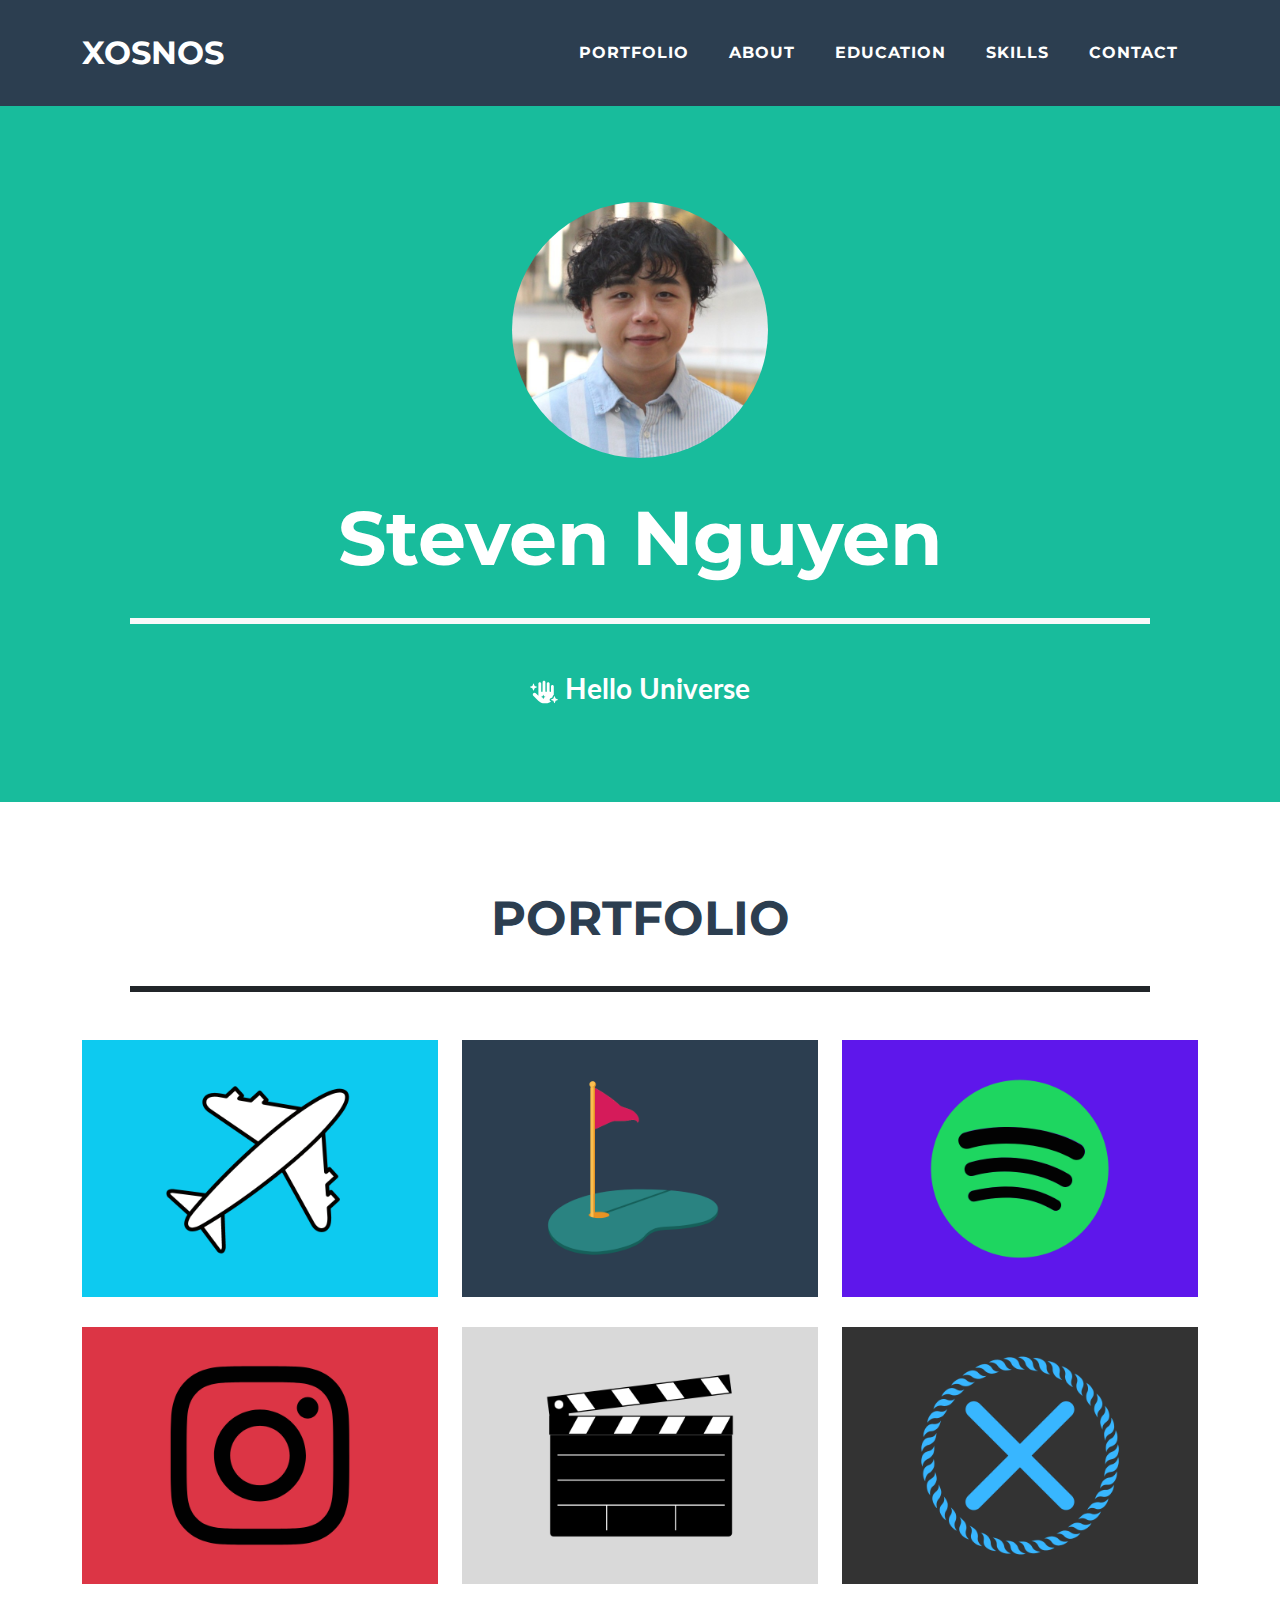
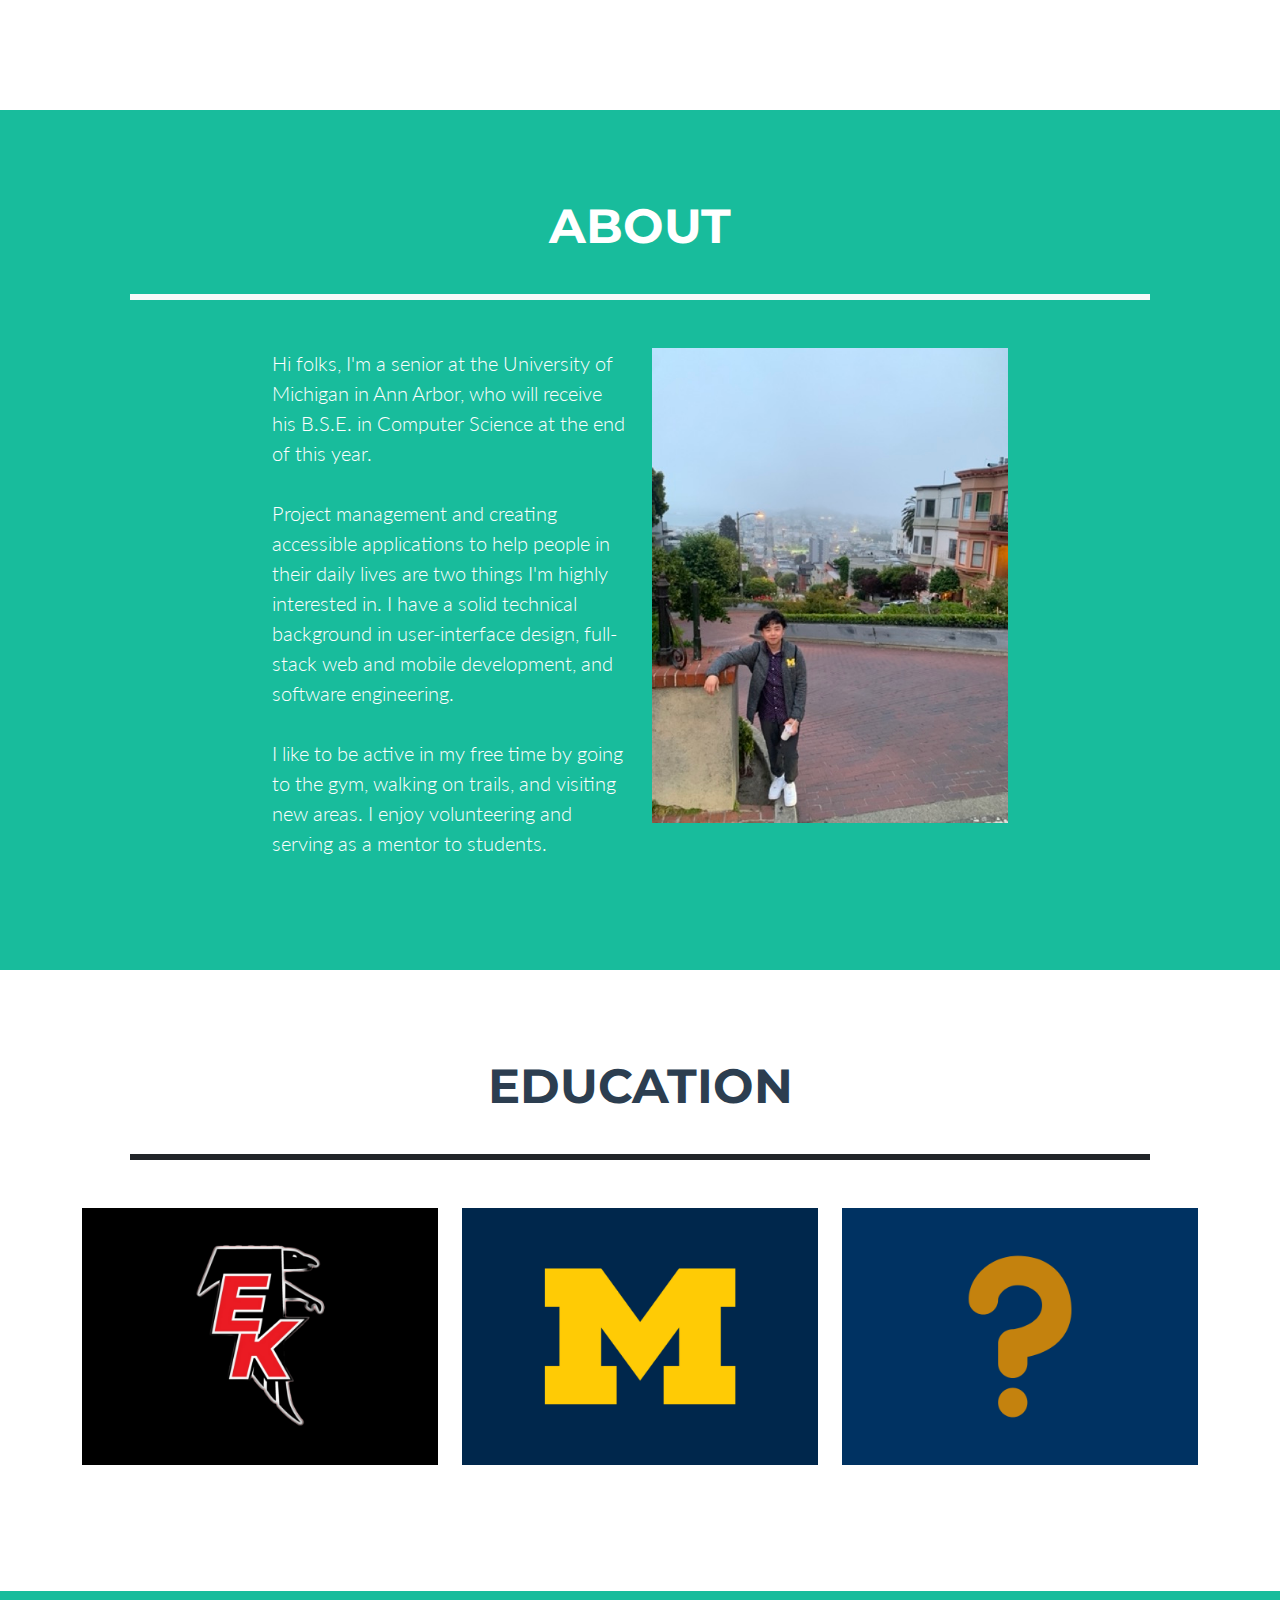
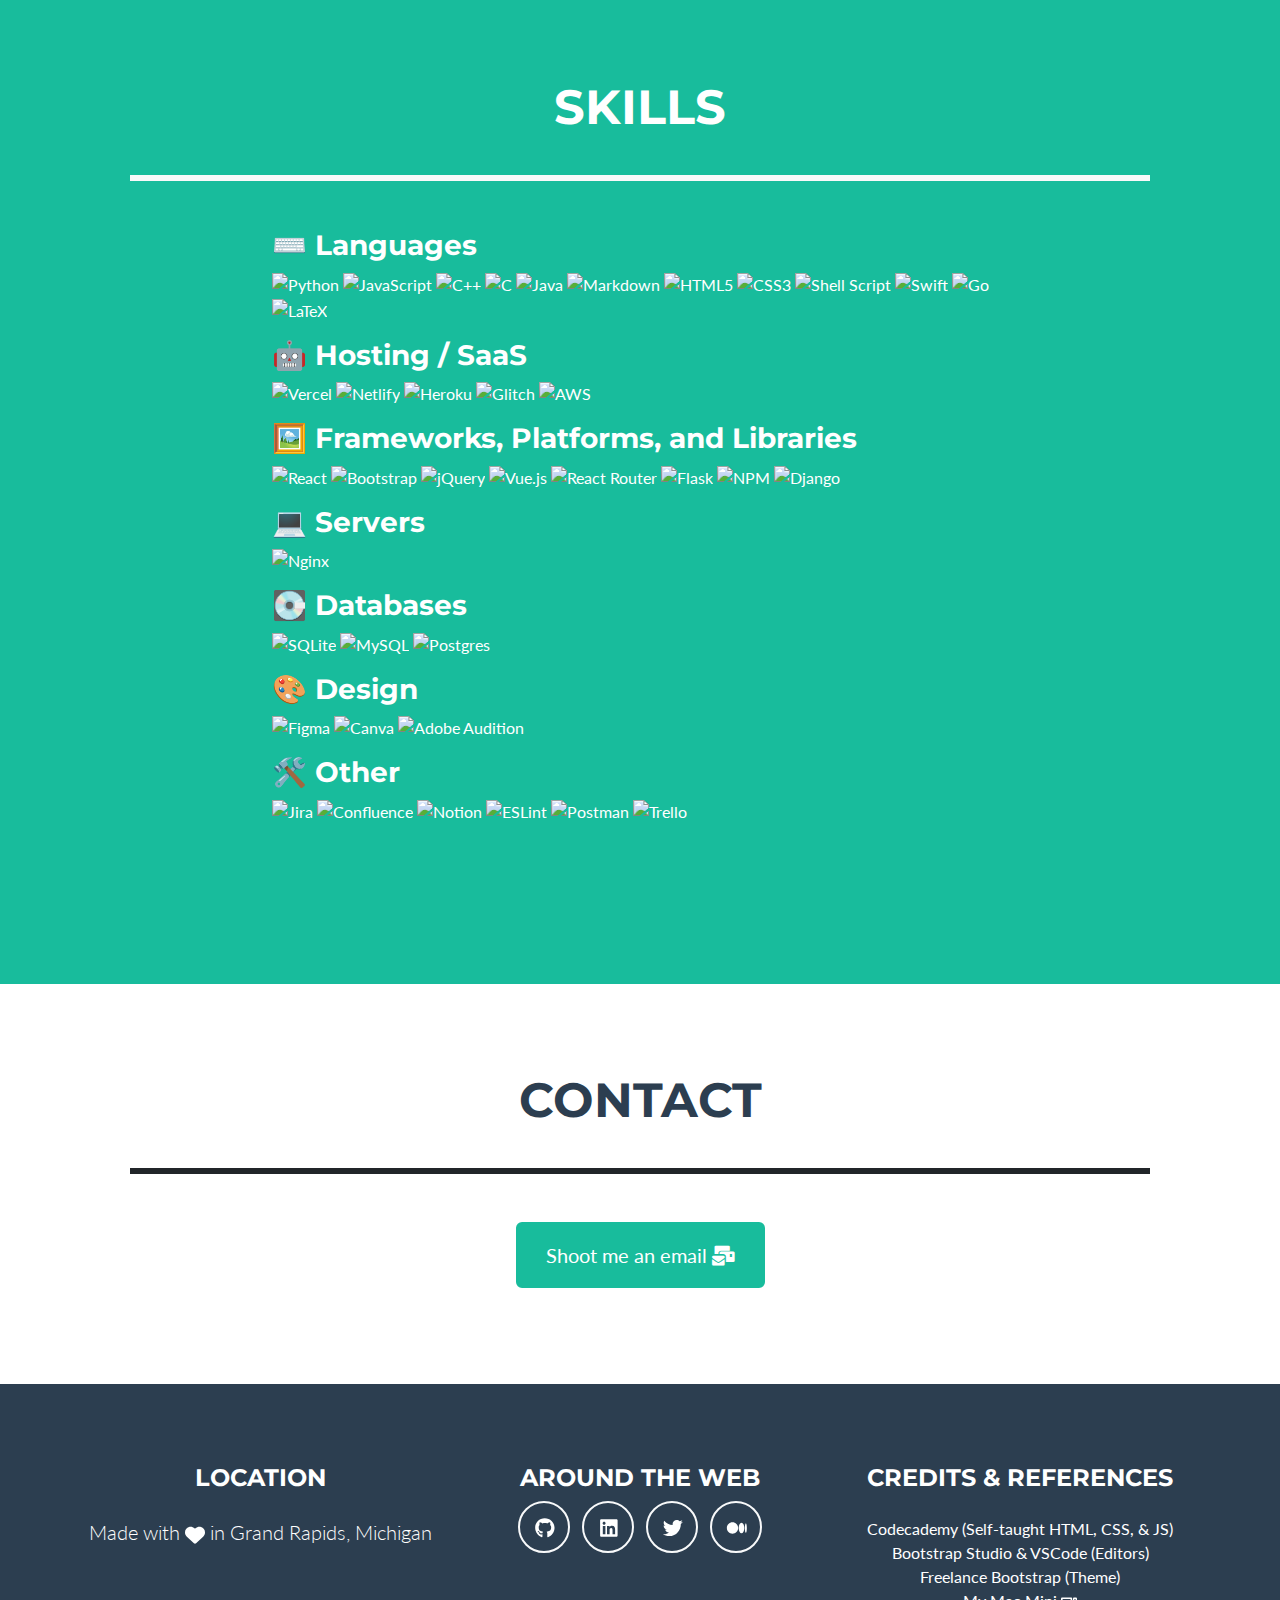
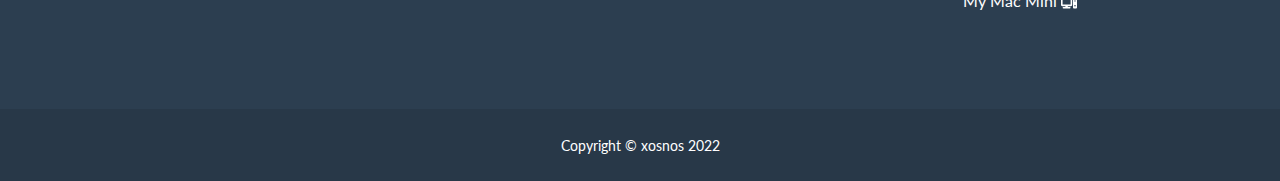
==== index.html @ 48c61527 "add demo link for project" ====
<!DOCTYPE html>
<html>

<head>
    <meta charset="utf-8">
    <meta name="viewport" content="width=device-width, initial-scale=1.0, shrink-to-fit=no">
    <title>Steven Nguyen</title>
    <link rel="apple-touch-icon" sizes="180x180" href="assets/img/icon/apple-touch-icon.png">
    <link rel="icon" type="image/png" sizes="32x32" href="assets/img/icon/favicon-32x32.png">
    <link rel="icon" type="image/png" sizes="16x16" href="assets/img/icon/favicon-16x16.png">
    <link rel="manifest" href="assets/img/icon/site.webmanifest">
    <link rel="mask-icon" href="assets/img/icon/safari-pinned-tab.svg" color="#5bbad5">
    <link rel="shortcut icon" href="assets/img/icon/favicon.ico">
    <meta name="msapplication-TileColor" content="#da532c">
    <meta name="msapplication-config" content="assets/img/icon/browserconfig.xml">
    <meta name="theme-color" content="#ffffff">
    <link rel="stylesheet" href="assets/bootstrap/css/bootstrap.min.css">
    <link rel="stylesheet" href="https://fonts.googleapis.com/css?family=Montserrat:400,700&amp;display=swap">
    <link rel="stylesheet" href="https://fonts.googleapis.com/css?family=Lato:400,700,400italic,700italic&amp;display=swap">
    <link rel="stylesheet" href="https://use.fontawesome.com/releases/v5.12.0/css/all.css">
    <link rel="stylesheet" href="https://cdnjs.cloudflare.com/ajax/libs/font-awesome/4.7.0/css/font-awesome.min.css">
    <link rel="stylesheet" href="assets/fonts/fontawesome5-overrides.min.css">
</head>

<body id="page-top" data-bs-spy="scroll" data-bs-target="#mainNav" data-bs-offset="72">
    <nav class="navbar navbar-light navbar-expand-lg fixed-top bg-secondary text-uppercase" id="mainNav">
        <div class="container"><a class="navbar-brand" href="#page-top">xosnos</a><button data-bs-toggle="collapse" data-bs-target="#navbarResponsive" class="navbar-toggler text-white bg-primary navbar-toggler-right text-uppercase rounded" aria-controls="navbarResponsive" aria-expanded="false" aria-label="Toggle navigation"><i class="fa fa-bars"></i></button>
            <div class="collapse navbar-collapse" id="navbarResponsive">
                <ul class="navbar-nav ms-auto">
                    <li class="nav-item mx-0 mx-lg-1"><a class="nav-link py-3 px-0 px-lg-3 rounded" href="#portfolio">Portfolio</a></li>
                    <li class="nav-item mx-0 mx-lg-1"><a class="nav-link py-3 px-0 px-lg-3 rounded" href="#about">About</a></li>
                    <li class="nav-item mx-0 mx-lg-1"><a class="nav-link py-3 px-0 px-lg-3 rounded" href="#education">Education</a></li>
                    <li class="nav-item mx-0 mx-lg-1"><a class="nav-link py-3 px-0 px-lg-3 rounded" href="#skills">Skills</a></li>
                    <li class="nav-item mx-0 mx-lg-1"><a class="nav-link py-3 px-0 px-lg-3 rounded" href="#contact">Contact</a></li>
                </ul>
            </div>
        </div>
    </nav>
    <header class="text-center text-white bg-primary masthead">
        <div class="container"><img class="rounded-circle img-fluid d-block mx-auto mb-5" src="assets/img/profile.jpg" width="256px">
            <h1>Steven Nguyen</h1>
            <hr class="border border-light border-3 m-5">
            <h2 class="font-weight-light mb-0"><svg xmlns="http://www.w3.org/2000/svg" viewBox="0 -64 640 640" width="1em" height="1em" fill="currentColor">
                    <!--! Font Awesome Free 6.1.1 by @fontawesome - https://fontawesome.com License - https://fontawesome.com/license/free (Icons: CC BY 4.0, Fonts: SIL OFL 1.1, Code: MIT License) Copyright 2022 Fonticons, Inc. -->
                    <path d="M448 432c0-14.25 8.547-28.14 21.28-34.55l39.56-16.56l15.64-37.52c4.461-9.037 11.45-15.37 19.43-19.23L544 128c0-17.67-14.33-32-32-32s-32 14.33-32 32l-.0156 112c0 8.836-7.148 16-15.98 16s-16.07-7.164-16.07-16L448 64c0-17.67-14.33-32-32-32s-32 14.33-32 32l-.0635 176c0 8.836-7.106 16-15.94 16S351.9 248.8 351.9 240L352 32c0-17.67-14.33-32-32-32S288 14.33 288 32L287.9 240C287.9 248.8 280.8 256 272 256S255.9 248.8 255.9 240L256 64c0-17.67-14.33-32-32-32S192 46.33 192 64v279.4L132.3 283.7C124.5 275.9 114.2 272 104 272C82.68 272 64 289.2 64 312c0 10.23 3.906 20.47 11.72 28.28l113.1 113.1C226.6 491.2 276.9 512 330.3 512H368c42.72 0 81.91-15.32 112.4-40.73l-9.049-3.773C456.6 460.1 448 446.3 448 432zM349.8 371.6L320 383.1l-12.42 29.78C306.1 415 305.4 416 304 416s-2.969-.9941-3.578-2.219L288 383.1l-29.79-12.42C256.1 370.1 256 369.4 256 367.1c0-1.365 .9922-2.967 2.209-3.577L288 352l12.42-29.79C301 320.1 302.6 320 304 320s2.967 .9902 3.578 2.217L320 352l29.79 12.42C351 365 352 366.6 352 367.1C352 369.4 351 370.1 349.8 371.6zM80 224c2.277 0 4.943-1.656 5.959-3.699l20.7-49.63l49.65-20.71c2.027-1.014 3.682-3.696 3.686-5.958C159.1 141.7 158.3 139.1 156.3 138L106.7 117.4L85.96 67.7C84.94 65.65 82.28 64 80 64C77.72 64 75.05 65.65 74.04 67.7L53.34 117.3L3.695 138C1.668 139.1 .0117 141.7 .0078 143.1c.0039 2.262 1.662 4.953 3.688 5.967l49.57 20.67l20.77 49.67C75.05 222.3 77.72 224 80 224zM639.1 432c-.0039-2.275-1.657-4.952-3.687-5.968l-49.57-20.67l-20.77-49.67C564.9 353.7 562.3 352 560 352c-2.281 0-4.959 1.652-5.975 3.695l-20.7 49.63l-49.64 20.71c-2.027 1.016-3.682 3.683-3.686 5.958c.0039 2.262 1.661 4.954 3.686 5.968l49.57 20.67l20.77 49.67C555.1 510.3 557.7 512 560 512c2.277 0 4.933-1.656 5.949-3.699l20.7-49.63l49.65-20.71C638.3 436.9 639.1 434.3 639.1 432z"></path>
                </svg>&nbsp;Hello Universe</h2>
        </div>
    </header>
    <section id="portfolio" class="portfolio">
        <div class="container">
            <h2 class="text-uppercase text-center text-secondary">Portfolio</h2>
            <hr class="border border-dark border-3 m-5">
            <div class="row">
                <div class="col-md-6 col-lg-4"><a class="d-block mx-auto portfolio-item" href="#portfolio-modal-1" data-bs-toggle="modal">
                        <div class="d-flex portfolio-item-caption position-absolute h-100 w-100">
                            <div class="text-center text-white my-auto portfolio-item-caption-content w-100"><i class="fa fa-search-plus fa-3x"></i></div>
                        </div><img class="img-fluid" src="assets/img/portfolio/portfolio-modal-1-almond-travel.png">
                    </a></div>
                <div class="col-md-6 col-lg-4"><a class="d-block mx-auto portfolio-item" href="#portfolio-modal-2" data-bs-toggle="modal">
                        <div class="d-flex portfolio-item-caption position-absolute h-100 w-100">
                            <div class="text-center text-white my-auto portfolio-item-caption-content w-100"><i class="fa fa-search-plus fa-3x"></i></div>
                        </div><img class="img-fluid" src="assets/img/portfolio/portfolio-modal-2-rangr.png">
                    </a></div>
                <div class="col-md-6 col-lg-4"><a class="d-block mx-auto portfolio-item" href="#portfolio-modal-3" data-bs-toggle="modal">
                        <div class="d-flex portfolio-item-caption position-absolute h-100 w-100">
                            <div class="text-center text-white my-auto portfolio-item-caption-content w-100"><i class="fa fa-search-plus fa-3x"></i></div>
                        </div><img class="img-fluid" src="assets/img/portfolio/portfolio-modal-3-jammming.png">
                    </a></div>
                <div class="col-md-6 col-lg-4"><a class="d-block mx-auto portfolio-item" href="#portfolio-modal-4" data-bs-toggle="modal">
                        <div class="d-flex portfolio-item-caption position-absolute h-100 w-100">
                            <div class="text-center text-white my-auto portfolio-item-caption-content w-100"><i class="fa fa-search-plus fa-3x"></i></div>
                        </div><img class="img-fluid" src="assets/img/portfolio/portfolio-modal-4-parstagram.png">
                    </a></div>
                <div class="col-md-6 col-lg-4"><a class="d-block mx-auto portfolio-item" href="#portfolio-modal-5" data-bs-toggle="modal">
                        <div class="d-flex portfolio-item-caption position-absolute h-100 w-100">
                            <div class="text-center text-white my-auto portfolio-item-caption-content w-100"><i class="fa fa-search-plus fa-3x"></i></div>
                        </div><img class="img-fluid" src="assets/img/portfolio/portfolio-modal-5-flix.png">
                    </a></div>
                <div class="col-md-6 col-lg-4"><a class="d-block mx-auto portfolio-item" href="#portfolio-modal-6" data-bs-toggle="modal">
                        <div class="d-flex portfolio-item-caption position-absolute h-100 w-100">
                            <div class="text-center text-white my-auto portfolio-item-caption-content w-100"><i class="fa fa-search-plus fa-3x"></i></div>
                        </div><img class="img-fluid" src="assets/img/portfolio/portfolio-modal-6-tba.png">
                    </a></div>
            </div>
        </div>
    </section>
    <section class="text-white bg-primary mb-0" id="about">
        <div class="container">
            <h2 class="text-uppercase text-center text-white">About</h2>
            <hr class="border border-light border-3 m-5">
            <div class="row">
                <div class="col-lg-4 ms-auto">
                    <p class="lead">Hi folks, I'm a senior at the University of Michigan in Ann Arbor, who will receive his B.S.E. in Computer Science at the end of this year.<br><br>Project management and creating accessible applications to help people in their daily lives are two things I'm highly interested in. I have a solid technical background in user-interface design, full-stack web and mobile development, and software engineering.<br><br>I like to be active in my free time by going to the gym, walking on trails, and visiting new areas. I enjoy volunteering and serving as a mentor to students.<br></p>
                </div>
                <div class="col-lg-4 me-auto"><img src="assets/img/about-me-picture.jpeg" width="100%"></div>
            </div>
        </div>
    </section>
    <section id="education" class="portfolio">
        <div class="container">
            <h2 class="text-uppercase text-center text-secondary">Education</h2>
            <hr class="border border-dark border-3 m-5">
            <div class="row">
                <div class="col-md-6 col-lg-4"><a class="d-block mx-auto portfolio-item" href="#education-modal-1" data-bs-toggle="modal">
                        <div class="d-flex portfolio-item-caption position-absolute h-100 w-100">
                            <div class="text-center text-white my-auto portfolio-item-caption-content w-100"><i class="fa fa-search-plus fa-3x"></i></div>
                        </div><img class="img-fluid" src="assets/img/schools/education-modal-1-ek.png">
                    </a></div>
                <div class="col-md-6 col-lg-4"><a class="d-block mx-auto portfolio-item" href="#education-modal-2" data-bs-toggle="modal">
                        <div class="d-flex portfolio-item-caption position-absolute h-100 w-100">
                            <div class="text-center text-white my-auto portfolio-item-caption-content w-100"><i class="fa fa-search-plus fa-3x"></i></div>
                        </div><img class="img-fluid" src="assets/img/schools/education-modal-2-uofm.png">
                    </a></div>
                <div class="col-md-6 col-lg-4"><a class="d-block mx-auto portfolio-item" href="#education-modal-3" data-bs-toggle="modal">
                        <div class="d-flex portfolio-item-caption position-absolute h-100 w-100">
                            <div class="text-center text-white my-auto portfolio-item-caption-content w-100"><i class="fa fa-search-plus fa-3x"></i></div>
                        </div><img class="img-fluid" src="assets/img/schools/education-modal-3.png">
                    </a></div>
            </div>
        </div>
    </section>
    <section class="text-white bg-primary mb-0" id="skills">
        <div class="container">
            <h2 class="text-uppercase text-center text-white">Skills</h2>
            <hr class="border border-light border-3 m-5">
            <div class="row">
                <div class="col-xl-2"></div>
                <div class="col"><div>
<h3 id="-languages">⌨️ Languages</h3>
<p><img src="https://img.shields.io/badge/python-3670A0?style=for-the-badge&amp;logo=python&amp;logoColor=ffdd54" alt="Python">
<img src="https://img.shields.io/badge/javascript-%23323330.svg?style=for-the-badge&amp;logo=javascript&amp;logoColor=%23F7DF1E" alt="JavaScript">
<img src="https://img.shields.io/badge/c++-%2300599C.svg?style=for-the-badge&amp;logo=c%2B%2B&amp;logoColor=white" alt="C++">
<img src="https://img.shields.io/badge/c-%2300599C.svg?style=for-the-badge&amp;logo=c&amp;logoColor=white" alt="C">
<img src="https://img.shields.io/badge/java-%23ED8B00.svg?style=for-the-badge&amp;logo=java&amp;logoColor=white" alt="Java">
<img src="https://img.shields.io/badge/markdown-%23000000.svg?style=for-the-badge&amp;logo=markdown&amp;logoColor=white" alt="Markdown">
<img src="https://img.shields.io/badge/html5-%23E34F26.svg?style=for-the-badge&amp;logo=html5&amp;logoColor=white" alt="HTML5">
<img src="https://img.shields.io/badge/css3-%231572B6.svg?style=for-the-badge&amp;logo=css3&amp;logoColor=white" alt="CSS3">
<img src="https://img.shields.io/badge/shell_script-%23121011.svg?style=for-the-badge&amp;logo=gnu-bash&amp;logoColor=white" alt="Shell Script">
<img src="https://img.shields.io/badge/swift-F54A2A?style=for-the-badge&amp;logo=swift&amp;logoColor=white" alt="Swift">
<img src="https://img.shields.io/badge/go-%2300ADD8.svg?style=for-the-badge&amp;logo=go&amp;logoColor=white" alt="Go">
<img src="https://img.shields.io/badge/latex-%23008080.svg?style=for-the-badge&amp;logo=latex&amp;logoColor=white" alt="LaTeX">
<!-- ![TypeScript](https://img.shields.io/badge/typescript-%23007ACC.svg?style=for-the-badge&logo=typescript&logoColor=white) -->
<!-- ![Solidity](https://img.shields.io/badge/Solidity-%23363636.svg?style=for-the-badge&logo=solidity&logoColor=white) -->
<!-- ![Rust](https://img.shields.io/badge/rust-%23000000.svg?style=for-the-badge&logo=rust&logoColor=white) -->
<!-- ![Kotlin](https://img.shields.io/badge/kotlin-%230095D5.svg?style=for-the-badge&logo=kotlin&logoColor=white) -->
<!-- ![GraphQL](https://img.shields.io/badge/-GraphQL-E10098?style=for-the-badge&logo=graphql&logoColor=white) -->
<!-- ![Fortran](https://img.shields.io/badge/Fortran-%23734F96.svg?style=for-the-badge&logo=fortran&logoColor=white) -->
<!-- ![Erlang](https://img.shields.io/badge/Erlang-white.svg?style=for-the-badge&logo=erlang&logoColor=a90533) -->
<!-- ![Crystal](https://img.shields.io/badge/crystal-%23000000.svg?style=for-the-badge&logo=crystal&logoColor=white) -->
<!-- ![Elm](https://img.shields.io/badge/Elm-60B5CC?style=for-the-badge&logo=elm&logoColor=white) -->
<!-- ![C#](https://img.shields.io/badge/c%23-%23239120.svg?style=for-the-badge&logo=c-sharp&logoColor=white) -->
<!-- ![Elixir](https://img.shields.io/badge/elixir-%234B275F.svg?style=for-the-badge&logo=elixir&logoColor=white) -->
<!-- ![Apache Groovy](https://img.shields.io/badge/Apache%20Groovy-4298B8.svg?style=for-the-badge&logo=Apache+Groovy&logoColor=white) -->
<!-- ![Dart](https://img.shields.io/badge/dart-%230175C2.svg?style=for-the-badge&logo=dart&logoColor=white) -->
<!-- ![Haskell](https://img.shields.io/badge/Haskell-5e5086?style=for-the-badge&logo=haskell&logoColor=white) -->
<!-- ![Lua](https://img.shields.io/badge/lua-%232C2D72.svg?style=for-the-badge&logo=lua&logoColor=white) -->
<!-- ![Ruby](https://img.shields.io/badge/ruby-%23CC342D.svg?style=for-the-badge&logo=ruby&logoColor=white) -->
<!-- ![Scala](https://img.shields.io/badge/scala-%23DC322F.svg?style=for-the-badge&logo=scala&logoColor=white) -->
<!-- ![Nim](https://img.shields.io/badge/nim-%23FFE953.svg?style=for-the-badge&logo=nim&logoColor=white) -->
<!-- ![Octave](https://img.shields.io/badge/OCTAVE-darkblue?style=for-the-badge&logo=octave&logoColor=fcd683) -->
<!-- ![PHP](https://img.shields.io/badge/php-%23777BB4.svg?style=for-the-badge&logo=php&logoColor=white) -->
<!-- ![Perl](https://img.shields.io/badge/perl-%2339457E.svg?style=for-the-badge&logo=perl&logoColor=white) -->
<!-- ![Julia](https://img.shields.io/badge/-Julia-9558B2?style=for-the-badge&logo=julia&logoColor=white) -->
<!-- ![R](https://img.shields.io/badge/r-%23276DC3.svg?style=for-the-badge&logo=r&logoColor=white) -->
<!-- ![Clojure](https://img.shields.io/badge/Clojure-%23Clojure.svg?style=for-the-badge&logo=Clojure&logoColor=Clojure) -->
<!-- ![Zig](https://img.shields.io/badge/Zig-%23F7A41D.svg?style=for-the-badge&logo=zig&logoColor=white) --></p>
<h3 id="-hosting-saas">🤖 Hosting / SaaS</h3>
<p><img src="https://img.shields.io/badge/vercel-%23000000.svg?style=for-the-badge&amp;logo=vercel&amp;logoColor=white" alt="Vercel">
<img src="https://img.shields.io/badge/netlify-%23000000.svg?style=for-the-badge&amp;logo=netlify&amp;logoColor=#00C7B7" alt="Netlify">
<img src="https://img.shields.io/badge/heroku-%23430098.svg?style=for-the-badge&amp;logo=heroku&amp;logoColor=white" alt="Heroku">
<img src="https://img.shields.io/badge/glitch-%233333FF.svg?style=for-the-badge&amp;logo=glitch&amp;logoColor=white" alt="Glitch">
<img src="https://img.shields.io/badge/AWS-%23FF9900.svg?style=for-the-badge&amp;logo=amazon-aws&amp;logoColor=white" alt="AWS">
<!-- ![Firebase](https://img.shields.io/badge/firebase-%23039BE5.svg?style=for-the-badge&logo=firebase) -->
<!-- ![Google Cloud](https://img.shields.io/badge/Google%20Cloud-%234285F4.svg?style=for-the-badge&logo=google-cloud&logoColor=white) -->
<!-- ![DigitalOcean](https://img.shields.io/badge/DigitalOcean-%230167ff.svg?style=for-the-badge&logo=digitalOcean&logoColor=white) -->
<!-- ![Cloudflare](https://img.shields.io/badge/Cloudflare-F38020?style=for-the-badge&logo=Cloudflare&logoColor=white) --></p>
<h3 id="-frameworks-platforms-and-libraries">🖼️ Frameworks, Platforms, and Libraries</h3>
<p><img src="https://img.shields.io/badge/react-%2320232a.svg?style=for-the-badge&amp;logo=react&amp;logoColor=%2361DAFB" alt="React">
<img src="https://img.shields.io/badge/bootstrap-%23563D7C.svg?style=for-the-badge&amp;logo=bootstrap&amp;logoColor=white" alt="Bootstrap">
<img src="https://img.shields.io/badge/jquery-%230769AD.svg?style=for-the-badge&amp;logo=jquery&amp;logoColor=white" alt="jQuery">
<img src="https://img.shields.io/badge/vuejs-%2335495e.svg?style=for-the-badge&amp;logo=vuedotjs&amp;logoColor=%234FC08D" alt="Vue.js">
<img src="https://img.shields.io/badge/React_Router-CA4245?style=for-the-badge&amp;logo=react-router&amp;logoColor=white" alt="React Router">
<img src="https://img.shields.io/badge/flask-%23000.svg?style=for-the-badge&amp;logo=flask&amp;logoColor=white" alt="Flask">
<img src="https://img.shields.io/badge/NPM-%23000000.svg?style=for-the-badge&amp;logo=npm&amp;logoColor=white" alt="NPM">
<img src="https://img.shields.io/badge/django-%23092E20.svg?style=for-the-badge&amp;logo=django&amp;logoColor=white" alt="Django">
<!-- ![Gatsby](https://img.shields.io/badge/Gatsby-%23663399.svg?style=for-the-badge&logo=gatsby&logoColor=white) -->
<!-- ![React Native](https://img.shields.io/badge/react_native-%2320232a.svg?style=for-the-badge&logo=react&logoColor=%2361DAFB) -->
<!-- ![TailwindCSS](https://img.shields.io/badge/tailwindcss-%2338B2AC.svg?style=for-the-badge&logo=tailwind-css&logoColor=white) -->
<!-- ![Yarn](https://img.shields.io/badge/yarn-%232C8EBB.svg?style=for-the-badge&logo=yarn&logoColor=white) -->
<!-- ![FastAPI](https://img.shields.io/badge/FastAPI-005571?style=for-the-badge&logo=fastapi) -->
<!-- ![Redux](https://img.shields.io/badge/redux-%23593d88.svg?style=for-the-badge&logo=redux&logoColor=white) -->
<!-- ![SASS](https://img.shields.io/badge/SASS-hotpink.svg?style=for-the-badge&logo=SASS&logoColor=white) -->
<!-- ![Spring](https://img.shields.io/badge/spring-%236DB33F.svg?style=for-the-badge&logo=spring&logoColor=white) -->
<!-- ![Electron.js](https://img.shields.io/badge/Electron-191970?style=for-the-badge&logo=Electron&logoColor=white) -->
<!-- ![Angular](https://img.shields.io/badge/angular-%23DD0031.svg?style=for-the-badge&logo=angular&logoColor=white) -->
<!-- ![Angular.js](https://img.shields.io/badge/angular.js-%23E23237.svg?style=for-the-badge&logo=angularjs&logoColor=white) -->
<!-- ![Express.js](https://img.shields.io/badge/express.js-%23404d59.svg?style=for-the-badge&logo=express&logoColor=%2361DAFB) -->
<!-- ![NuxtJS](https://img.shields.io/badge/Nuxt-black?style=for-the-badge&logo=nuxt.js&logoColor=white) -->
<!-- ![NodeJS](https://img.shields.io/badge/node.js-6DA55F?style=for-the-badge&logo=node.js&logoColor=white) -->
<!-- ![Next JS](https://img.shields.io/badge/Next-black?style=for-the-badge&logo=next.js&logoColor=white) -->
<!-- ![Svelte](https://img.shields.io/badge/svelte-%23f1413d.svg?style=for-the-badge&logo=svelte&logoColor=white) -->
<!-- ![Meteor JS](https://img.shields.io/badge/meteorjs-%23d74c4c.svg?style=for-the-badge&logo=meteor&logoColor=white) --></p>
<h3 id="-servers">💻 Servers</h3>
<p><img src="https://img.shields.io/badge/nginx-%23009639.svg?style=for-the-badge&amp;logo=nginx&amp;logoColor=white" alt="Nginx">
<!-- ![Apache](https://img.shields.io/badge/apache-%23D42029.svg?style=for-the-badge&logo=apache&logoColor=white) -->
<!-- ![Jenkins](https://img.shields.io/badge/jenkins-%232C5263.svg?style=for-the-badge&logo=jenkins&logoColor=white) --></p>
<h3 id="-databases">💽 Databases</h3>
<p><img src="https://img.shields.io/badge/sqlite-%2307405e.svg?style=for-the-badge&amp;logo=sqlite&amp;logoColor=white" alt="SQLite">
<img src="https://img.shields.io/badge/mysql-%2300f.svg?style=for-the-badge&amp;logo=mysql&amp;logoColor=white" alt="MySQL">
<img src="https://img.shields.io/badge/postgres-%23316192.svg?style=for-the-badge&amp;logo=postgresql&amp;logoColor=white" alt="Postgres">
<!-- ![MongoDB](https://img.shields.io/badge/MongoDB-%234ea94b.svg?style=for-the-badge&logo=mongodb&logoColor=white) -->
<!-- ![Single Store](https://img.shields.io/badge/Single%20Store-AA00FF?style=for-the-badge&logo=singlestore&logoColor=white) -->
<!-- ![AmazonDynamoDB](https://img.shields.io/badge/Amazon%20DynamoDB-4053D6?style=for-the-badge&logo=Amazon%20DynamoDB&logoColor=white) -->
<!-- ![CockroachLabs](https://img.shields.io/badge/Cockroach%20Labs-6933FF?style=for-the-badge&logo=Cockroach%20Labs&logoColor=white) -->
<!-- ![Redis](https://img.shields.io/badge/redis-%23DD0031.svg?style=for-the-badge&logo=redis&logoColor=white) -->
<!-- ![Supabase](https://img.shields.io/badge/Supabase-3ECF8E?style=for-the-badge&logo=supabase&logoColor=white) --></p>
<h3 id="-design">🎨 Design</h3>
<p><img src="https://img.shields.io/badge/figma-%23F24E1E.svg?style=for-the-badge&amp;logo=figma&amp;logoColor=white" alt="Figma">
<img src="https://img.shields.io/badge/Canva-%2300C4CC.svg?style=for-the-badge&amp;logo=Canva&amp;logoColor=white" alt="Canva">
<img src="https://img.shields.io/badge/Adobe%20Audition-9999FF.svg?style=for-the-badge&amp;logo=Adobe%20Audition&amp;logoColor=white" alt="Adobe Audition">
<!-- ![Proto.io](https://img.shields.io/badge/Proto.io-161637?style=for-the-badge&logo=proto.io&logoColor=00e5ff) -->
<!-- ![Adobe Premiere Pro](https://img.shields.io/badge/Adobe%20Premiere%20Pro-9999FF.svg?style=for-the-badge&logo=Adobe%20Premiere%20Pro&logoColor=white) -->
<!-- ![Adobe Lightroom](https://img.shields.io/badge/Adobe%20Lightroom-31A8FF.svg?style=for-the-badge&logo=Adobe%20Lightroom&logoColor=white) -->
<!-- ![Adobe Photoshop](https://img.shields.io/badge/adobephotoshop-%2331A8FF.svg?style=for-the-badge&logo=adobephotoshop&logoColor=white) -->
<!-- ![Adobe XD](https://img.shields.io/badge/Adobe%20XD-470137?style=for-the-badge&logo=Adobe%20XD&logoColor=#FF61F6) --></p>
<!-- 
### ML/DL

![NumPy](https://img.shields.io/badge/numpy-%23013243.svg?style=for-the-badge&logo=numpy&logoColor=white)
![SciPy](https://img.shields.io/badge/SciPy-%230C55A5.svg?style=for-the-badge&logo=scipy&logoColor=%white)
![PyTorch](https://img.shields.io/badge/PyTorch-%23EE4C2C.svg?style=for-the-badge&logo=PyTorch&logoColor=white)
![TensorFlow](https://img.shields.io/badge/TensorFlow-%23FF6F00.svg?style=for-the-badge&logo=TensorFlow&logoColor=white)
![Plotly](https://img.shields.io/badge/Plotly-%233F4F75.svg?style=for-the-badge&logo=plotly&logoColor=white)
![scikit-learn](https://img.shields.io/badge/scikit--learn-%23F7931E.svg?style=for-the-badge&logo=scikit-learn&logoColor=white)
![Pandas](https://img.shields.io/badge/pandas-%23150458.svg?style=for-the-badge&logo=pandas&logoColor=white)
![Keras](https://img.shields.io/badge/Keras-%23D00000.svg?style=for-the-badge&logo=Keras&logoColor=white)
-->
<h3 id="-other">🛠️ Other</h3>
<p><img src="https://img.shields.io/badge/jira-%230A0FFF.svg?style=for-the-badge&amp;logo=jira&amp;logoColor=white" alt="Jira">
<img src="https://img.shields.io/badge/confluence-%23172BF4.svg?style=for-the-badge&amp;logo=confluence&amp;logoColor=white" alt="Confluence">
<img src="https://img.shields.io/badge/Notion-%23000000.svg?style=for-the-badge&amp;logo=notion&amp;logoColor=white" alt="Notion">
<img src="https://img.shields.io/badge/ESLint-4B3263?style=for-the-badge&amp;logo=eslint&amp;logoColor=white" alt="ESLint">
<img src="https://img.shields.io/badge/Postman-FF6C37?style=for-the-badge&amp;logo=postman&amp;logoColor=white" alt="Postman">
<img src="https://img.shields.io/badge/Trello-%23026AA7.svg?style=for-the-badge&amp;logo=Trello&amp;logoColor=white" alt="Trello">
<!-- ![Docker](https://img.shields.io/badge/docker-%230db7ed.svg?style=for-the-badge&logo=docker&logoColor=white) -->
<!-- ![Gradle](https://img.shields.io/badge/Gradle-02303A.svg?style=for-the-badge&logo=Gradle&logoColor=white) -->
<!-- ![Kubernetes](https://img.shields.io/badge/kubernetes-%23326ce5.svg?style=for-the-badge&logo=kubernetes&logoColor=white) -->
<!-- ![Swagger](https://img.shields.io/badge/-Swagger-%23Clojure?style=for-the-badge&logo=swagger&logoColor=white) -->
<!-- ![Portfolio](https://img.shields.io/badge/Portfolio-%23000000.svg?style=for-the-badge&logo=firefox&logoColor=#FF7139) -->
<!-- ![Babel](https://img.shields.io/badge/Babel-F9DC3e?style=for-the-badge&logo=babel&logoColor=black) -->
<!-- ![Terraform](https://img.shields.io/badge/terraform-%235835CC.svg?style=for-the-badge&logo=terraform&logoColor=white) --></p>


</div><a href="https://github.com/xosnos/xosnos/blob/main/README.md">Straight from my GitHub README</a></div>
                <div class="col-xl-2"></div>
            </div>
            <div class="text-center mt-4"></div>
        </div>
    </section>
    <section id="contact">
        <div class="container">
            <h2 class="text-uppercase text-center text-secondary mb-0">Contact</h2>
            <hr class="border border-dark border-3 m-5">
            <div class="text-center mt-4"><a class="btn btn-primary btn-xl" href="mailto:steyen@umich.edu">Shoot me an email&nbsp;<i class="fas fa-mail-bulk"></i></a></div>
        </div>
    </section>
    <footer class="text-center footer">
        <div class="container">
            <div class="row">
                <div class="col-md-4 mb-5 mb-lg-0">
                    <h4 class="text-uppercase mb-4">Location</h4>
                    <p class="lead mb-0"><span>Made with&nbsp;<svg xmlns="http://www.w3.org/2000/svg" viewBox="0 0 512 512" width="1em" height="1em" fill="currentColor">
                                <!--! Font Awesome Free 6.1.1 by @fontawesome - https://fontawesome.com License - https://fontawesome.com/license/free (Icons: CC BY 4.0, Fonts: SIL OFL 1.1, Code: MIT License) Copyright 2022 Fonticons, Inc. -->
                                <path d="M0 190.9V185.1C0 115.2 50.52 55.58 119.4 44.1C164.1 36.51 211.4 51.37 244 84.02L256 96L267.1 84.02C300.6 51.37 347 36.51 392.6 44.1C461.5 55.58 512 115.2 512 185.1V190.9C512 232.4 494.8 272.1 464.4 300.4L283.7 469.1C276.2 476.1 266.3 480 256 480C245.7 480 235.8 476.1 228.3 469.1L47.59 300.4C17.23 272.1 .0003 232.4 .0003 190.9L0 190.9z"></path>
                            </svg> in Grand Rapids, Michigan</span></p>
                </div>
                <div class="col-md-4 mb-5 mb-lg-0">
                    <h4 class="text-uppercase">Around the Web</h4>
                    <ul class="list-inline">
                        <li class="list-inline-item"><a class="btn btn-outline-light text-center btn-social rounded-circle" role="button" href="https://github.com/xosnos/" target="_blank"><svg xmlns="http://www.w3.org/2000/svg" viewBox="-8 0 512 512" width="1em" height="1em" fill="currentColor" class="fa-fw">
                                    <!--! Font Awesome Free 6.1.1 by @fontawesome - https://fontawesome.com License - https://fontawesome.com/license/free (Icons: CC BY 4.0, Fonts: SIL OFL 1.1, Code: MIT License) Copyright 2022 Fonticons, Inc. -->
                                    <path d="M165.9 397.4c0 2-2.3 3.6-5.2 3.6-3.3.3-5.6-1.3-5.6-3.6 0-2 2.3-3.6 5.2-3.6 3-.3 5.6 1.3 5.6 3.6zm-31.1-4.5c-.7 2 1.3 4.3 4.3 4.9 2.6 1 5.6 0 6.2-2s-1.3-4.3-4.3-5.2c-2.6-.7-5.5.3-6.2 2.3zm44.2-1.7c-2.9.7-4.9 2.6-4.6 4.9.3 2 2.9 3.3 5.9 2.6 2.9-.7 4.9-2.6 4.6-4.6-.3-1.9-3-3.2-5.9-2.9zM244.8 8C106.1 8 0 113.3 0 252c0 110.9 69.8 205.8 169.5 239.2 12.8 2.3 17.3-5.6 17.3-12.1 0-6.2-.3-40.4-.3-61.4 0 0-70 15-84.7-29.8 0 0-11.4-29.1-27.8-36.6 0 0-22.9-15.7 1.6-15.4 0 0 24.9 2 38.6 25.8 21.9 38.6 58.6 27.5 72.9 20.9 2.3-16 8.8-27.1 16-33.7-55.9-6.2-112.3-14.3-112.3-110.5 0-27.5 7.6-41.3 23.6-58.9-2.6-6.5-11.1-33.3 2.6-67.9 20.9-6.5 69 27 69 27 20-5.6 41.5-8.5 62.8-8.5s42.8 2.9 62.8 8.5c0 0 48.1-33.6 69-27 13.7 34.7 5.2 61.4 2.6 67.9 16 17.7 25.8 31.5 25.8 58.9 0 96.5-58.9 104.2-114.8 110.5 9.2 7.9 17 22.9 17 46.4 0 33.7-.3 75.4-.3 83.6 0 6.5 4.6 14.4 17.3 12.1C428.2 457.8 496 362.9 496 252 496 113.3 383.5 8 244.8 8zM97.2 352.9c-1.3 1-1 3.3.7 5.2 1.6 1.6 3.9 2.3 5.2 1 1.3-1 1-3.3-.7-5.2-1.6-1.6-3.9-2.3-5.2-1zm-10.8-8.1c-.7 1.3.3 2.9 2.3 3.9 1.6 1 3.6.7 4.3-.7.7-1.3-.3-2.9-2.3-3.9-2-.6-3.6-.3-4.3.7zm32.4 35.6c-1.6 1.3-1 4.3 1.3 6.2 2.3 2.3 5.2 2.6 6.5 1 1.3-1.3.7-4.3-1.3-6.2-2.2-2.3-5.2-2.6-6.5-1zm-11.4-14.7c-1.6 1-1.6 3.6 0 5.9 1.6 2.3 4.3 3.3 5.6 2.3 1.6-1.3 1.6-3.9 0-6.2-1.4-2.3-4-3.3-5.6-2z"></path>
                                </svg></a></li>
                        <li class="list-inline-item"><a class="btn btn-outline-light text-center btn-social rounded-circle" role="button" href="https://www.linkedin.com/in/xosnos/" target="_blank"><svg xmlns="http://www.w3.org/2000/svg" viewBox="-32 0 512 512" width="1em" height="1em" fill="currentColor" class="fa-fw">
                                    <!--! Font Awesome Free 6.1.1 by @fontawesome - https://fontawesome.com License - https://fontawesome.com/license/free (Icons: CC BY 4.0, Fonts: SIL OFL 1.1, Code: MIT License) Copyright 2022 Fonticons, Inc. -->
                                    <path d="M416 32H31.9C14.3 32 0 46.5 0 64.3v383.4C0 465.5 14.3 480 31.9 480H416c17.6 0 32-14.5 32-32.3V64.3c0-17.8-14.4-32.3-32-32.3zM135.4 416H69V202.2h66.5V416zm-33.2-243c-21.3 0-38.5-17.3-38.5-38.5S80.9 96 102.2 96c21.2 0 38.5 17.3 38.5 38.5 0 21.3-17.2 38.5-38.5 38.5zm282.1 243h-66.4V312c0-24.8-.5-56.7-34.5-56.7-34.6 0-39.9 27-39.9 54.9V416h-66.4V202.2h63.7v29.2h.9c8.9-16.8 30.6-34.5 62.9-34.5 67.2 0 79.7 44.3 79.7 101.9V416z"></path>
                                </svg></a></li>
                        <li class="list-inline-item"><a class="btn btn-outline-light text-center btn-social rounded-circle" role="button" href="https://twitter.com/xosnos" target="_blank"><svg xmlns="http://www.w3.org/2000/svg" viewBox="0 0 512 512" width="1em" height="1em" fill="currentColor" class="fa-fw">
                                    <!--! Font Awesome Free 6.1.1 by @fontawesome - https://fontawesome.com License - https://fontawesome.com/license/free (Icons: CC BY 4.0, Fonts: SIL OFL 1.1, Code: MIT License) Copyright 2022 Fonticons, Inc. -->
                                    <path d="M459.37 151.716c.325 4.548.325 9.097.325 13.645 0 138.72-105.583 298.558-298.558 298.558-59.452 0-114.68-17.219-161.137-47.106 8.447.974 16.568 1.299 25.34 1.299 49.055 0 94.213-16.568 130.274-44.832-46.132-.975-84.792-31.188-98.112-72.772 6.498.974 12.995 1.624 19.818 1.624 9.421 0 18.843-1.3 27.614-3.573-48.081-9.747-84.143-51.98-84.143-102.985v-1.299c13.969 7.797 30.214 12.67 47.431 13.319-28.264-18.843-46.781-51.005-46.781-87.391 0-19.492 5.197-37.36 14.294-52.954 51.655 63.675 129.3 105.258 216.365 109.807-1.624-7.797-2.599-15.918-2.599-24.04 0-57.828 46.782-104.934 104.934-104.934 30.213 0 57.502 12.67 76.67 33.137 23.715-4.548 46.456-13.32 66.599-25.34-7.798 24.366-24.366 44.833-46.132 57.827 21.117-2.273 41.584-8.122 60.426-16.243-14.292 20.791-32.161 39.308-52.628 54.253z"></path>
                                </svg></a></li>
                        <li class="list-inline-item"><a class="btn btn-outline-light text-center btn-social rounded-circle" role="button" href="https://xosnos.medium.com/" target="_blank"><svg xmlns="http://www.w3.org/2000/svg" viewBox="0 -64 640 640" width="1em" height="1em" fill="currentColor" class="fa-fw">
                                    <!--! Font Awesome Free 6.1.1 by @fontawesome - https://fontawesome.com License - https://fontawesome.com/license/free (Icons: CC BY 4.0, Fonts: SIL OFL 1.1, Code: MIT License) Copyright 2022 Fonticons, Inc. -->
                                    <path d="M180.5,74.262C80.813,74.262,0,155.633,0,256S80.819,437.738,180.5,437.738,361,356.373,361,256,280.191,74.262,180.5,74.262Zm288.25,10.646c-49.845,0-90.245,76.619-90.245,171.095s40.406,171.1,90.251,171.1,90.251-76.619,90.251-171.1H559C559,161.5,518.6,84.908,468.752,84.908Zm139.506,17.821c-17.526,0-31.735,68.628-31.735,153.274s14.2,153.274,31.735,153.274S640,340.631,640,256C640,171.351,625.785,102.729,608.258,102.729Z"></path>
                                </svg></a></li>
                    </ul>
                </div>
                <div class="col-md-4">
                    <h4 class="text-uppercase mb-4">Credits &amp; References</h4>
                    <ul class="list-unstyled">
                        <li>Codecademy (Self-taught HTML, CSS, &amp; JS)</li>
                        <li>Bootstrap Studio &amp; VSCode (Editors)</li>
                        <li>Freelance Bootstrap (Theme)</li>
                        <li>My Mac Mini&nbsp;<svg xmlns="http://www.w3.org/2000/svg" viewBox="0 -64 640 640" width="1em" height="1em" fill="currentColor">
                                <!--! Font Awesome Free 6.1.1 by @fontawesome - https://fontawesome.com License - https://fontawesome.com/license/free (Icons: CC BY 4.0, Fonts: SIL OFL 1.1, Code: MIT License) Copyright 2022 Fonticons, Inc. -->
                                <path d="M400 32C426.5 32 448 53.49 448 80V336C448 362.5 426.5 384 400 384H266.7L277.3 416H352C369.7 416 384 430.3 384 448C384 465.7 369.7 480 352 480H96C78.33 480 64 465.7 64 448C64 430.3 78.33 416 96 416H170.7L181.3 384H48C21.49 384 0 362.5 0 336V80C0 53.49 21.49 32 48 32H400zM64 96V320H384V96H64zM592 32C618.5 32 640 53.49 640 80V432C640 458.5 618.5 480 592 480H528C501.5 480 480 458.5 480 432V80C480 53.49 501.5 32 528 32H592zM544 96C535.2 96 528 103.2 528 112C528 120.8 535.2 128 544 128H576C584.8 128 592 120.8 592 112C592 103.2 584.8 96 576 96H544zM544 192H576C584.8 192 592 184.8 592 176C592 167.2 584.8 160 576 160H544C535.2 160 528 167.2 528 176C528 184.8 535.2 192 544 192zM560 400C577.7 400 592 385.7 592 368C592 350.3 577.7 336 560 336C542.3 336 528 350.3 528 368C528 385.7 542.3 400 560 400z"></path>
                            </svg></li>
                    </ul>
                </div>
            </div>
        </div>
    </footer>
    <div class="text-center text-white copyright py-4">
        <div class="container"><small>Copyright © xosnos 2022</small></div>
    </div>
    <div class="d-lg-none scroll-to-top position-fixed rounded"><a class="text-center d-block rounded text-white" href="#page-top"><i class="fa fa-chevron-up"></i></a></div>
    <div class="modal text-center" role="dialog" tabindex="-1" id="portfolio-modal-1">
        <div class="modal-dialog modal-lg" role="document">
            <div class="modal-content">
                <div class="modal-header"><button type="button" class="btn-close" data-bs-dismiss="modal" aria-label="Close"></button></div>
                <div class="modal-body">
                    <div class="container text-center">
                        <div class="row">
                            <div class="col-lg-8 mx-auto">
                                <h2 class="text-uppercase text-secondary mb-0">Almond Travel</h2>
                                <hr class="border border-dark border-3 m-5"><img class="img-fluid mb-5" src="assets/img/portfolio/portfolio-modal-1-almond-travel.png">
                                <p class="mb-5">Almond Travel is a website that makes traveling to America easier for tourists and immigrants. The process of going on a trip involves multiple steps, all of which require different apps and websites. Users must book flights on one platform, hotels on another, and information about restaurants and attractions involves painstaking research across multiple web sources. This project aims to bundle these steps into a seamless experience that is accessible and understandable for users of a variety of national origins.</p>
                            </div>
                        </div>
                    </div>
                </div>
                <div class="modal-footer pb-5"><a class="btn btn-primary btn-lg mx-auto rounded-pill" role="button" href="https://almond-travel.xosnos.vercel.app/" target="_blank"><svg xmlns="http://www.w3.org/2000/svg" viewBox="0 -32 576 576" width="1em" height="1em" fill="currentColor">
                            <!--! Font Awesome Free 6.1.1 by @fontawesome - https://fontawesome.com License - https://fontawesome.com/license/free (Icons: CC BY 4.0, Fonts: SIL OFL 1.1, Code: MIT License) Copyright 2022 Fonticons, Inc. -->
                            <path d="M482.3 192C516.5 192 576 221 576 256C576 292 516.5 320 482.3 320H365.7L265.2 495.9C259.5 505.8 248.9 512 237.4 512H181.2C170.6 512 162.9 501.8 165.8 491.6L214.9 320H112L68.8 377.6C65.78 381.6 61.04 384 56 384H14.03C6.284 384 0 377.7 0 369.1C0 368.7 .1818 367.4 .5398 366.1L32 256L.5398 145.9C.1818 144.6 0 143.3 0 142C0 134.3 6.284 128 14.03 128H56C61.04 128 65.78 130.4 68.8 134.4L112 192H214.9L165.8 20.4C162.9 10.17 170.6 0 181.2 0H237.4C248.9 0 259.5 6.153 265.2 16.12L365.7 192H482.3z"></path>
                        </svg>&nbsp;Working Demo</a></div>
            </div>
        </div>
    </div>
    <div class="modal text-center" role="dialog" tabindex="-1" id="portfolio-modal-2">
        <div class="modal-dialog modal-lg" role="document">
            <div class="modal-content">
                <div class="modal-header"><button type="button" class="btn-close" data-bs-dismiss="modal" aria-label="Close"></button></div>
                <div class="modal-body">
                    <div class="container text-center">
                        <div class="row">
                            <div class="col-lg-8 mx-auto">
                                <h2 class="text-uppercase text-secondary mb-0">RANGR</h2>
                                <hr class="border border-dark border-3 m-5"><img class="img-fluid mb-5" src="assets/img/portfolio/portfolio-modal-2-rangr.png">
                                <p class="mb-5">RANGR is a mobile golf swing tracker that uses computer vision to analyze ball movements to provide metrics and insights. It’s as simple as set, swing, track! Developed by EECS 441's ACE development team.</p>
                            </div>
                        </div>
                    </div>
                </div>
                <div class="modal-footer pb-5"><a class="btn btn-primary btn-lg mx-auto rounded-pill" role="button" href="https://github.com/xosnos/ACE" target="_blank"><i class="fab fa-github"></i>&nbsp;Repository</a></div>
            </div>
        </div>
    </div>
    <div class="modal text-center" role="dialog" tabindex="-1" id="portfolio-modal-3">
        <div class="modal-dialog modal-lg" role="document">
            <div class="modal-content">
                <div class="modal-header"><button type="button" class="btn-close" data-bs-dismiss="modal" aria-label="Close"></button></div>
                <div class="modal-body">
                    <div class="container text-center">
                        <div class="row">
                            <div class="col-lg-8 mx-auto">
                                <h2 class="text-uppercase text-secondary mb-0">jammming</h2>
                                <hr class="border border-dark border-3 m-5"><img class="img-fluid mb-5" src="assets/img/portfolio/portfolio-modal-3-jammming.png">
                                <p class="mb-5">jammming is a front-end application to create super duper fast playlists and send them directly to your Spotify account.</p>
                            </div>
                        </div>
                    </div>
                </div>
                <div class="modal-footer pb-5"><a class="btn btn-primary btn-lg mx-auto rounded-pill" role="button" href="https://jammming.xosnos.vercel.app/" target="_blank"><i class="fab fa-spotify"></i>&nbsp;Working Demo</a><a class="btn btn-primary btn-lg mx-auto rounded-pill" role="button" href="https://github.com/xosnos/jammming" target="_blank"><i class="fab fa-github"></i>&nbsp;Repository</a></div>
            </div>
        </div>
    </div>
    <div class="modal text-center" role="dialog" tabindex="-1" id="portfolio-modal-4">
        <div class="modal-dialog modal-lg" role="document">
            <div class="modal-content">
                <div class="modal-header"><button type="button" class="btn-close" data-bs-dismiss="modal" aria-label="Close"></button></div>
                <div class="modal-body">
                    <div class="container text-center">
                        <div class="row">
                            <div class="col-lg-8 mx-auto">
                                <h2 class="text-uppercase text-secondary mb-0">Parstagram</h2>
                                <hr class="border border-dark border-3 m-5"><img class="img-fluid mb-5" src="assets/img/portfolio/portfolio-modal-4-parstagram.png">
                                <p class="mb-5">An Instagram clone with a custom Parse backend that allows a user to post photos, view a global photos feed, and add comments!</p>
                            </div>
                        </div>
                    </div>
                </div>
                <div class="modal-footer pb-5"><a class="btn btn-primary btn-lg mx-auto rounded-pill portfolio-modal-dismiss" role="button" data-bs-dismiss="modal"><i class="fa fa-close"></i>&nbsp;Close Project</a></div>
            </div>
        </div>
    </div>
    <div class="modal text-center" role="dialog" tabindex="-1" id="portfolio-modal-5">
        <div class="modal-dialog modal-lg" role="document">
            <div class="modal-content">
                <div class="modal-header"><button type="button" class="btn-close" data-bs-dismiss="modal" aria-label="Close"></button></div>
                <div class="modal-body">
                    <div class="container text-center">
                        <div class="row">
                            <div class="col-lg-8 mx-auto">
                                <h2 class="text-uppercase text-secondary mb-0">Flix</h2>
                                <hr class="border border-dark border-3 m-5"><img class="img-fluid mb-5" src="assets/img/portfolio/portfolio-modal-5-flix.png">
                                <p class="mb-5">Flix is a Flixster clone mobile app that allows users to browse movies from the The Movie Database API.<br></p>
                            </div>
                        </div>
                    </div>
                </div>
                <div class="modal-footer pb-5"><a class="btn btn-primary btn-lg mx-auto rounded-pill portfolio-modal-dismiss" role="button" data-bs-dismiss="modal"><i class="fa fa-close"></i>&nbsp;Close Project</a></div>
            </div>
        </div>
    </div>
    <div class="modal text-center" role="dialog" tabindex="-1" id="portfolio-modal-6">
        <div class="modal-dialog modal-lg" role="document">
            <div class="modal-content">
                <div class="modal-header"><button type="button" class="btn-close" data-bs-dismiss="modal" aria-label="Close"></button></div>
                <div class="modal-body">
                    <div class="container text-center">
                        <div class="row">
                            <div class="col-lg-8 mx-auto">
                                <h2 class="text-uppercase text-secondary mb-0">TBA</h2>
                                <hr class="border border-dark border-3 m-5"><img class="img-fluid mb-5" src="assets/img/portfolio/portfolio-modal-6-tba.png">
                                <p class="mb-5">TBA</p>
                            </div>
                        </div>
                    </div>
                </div>
                <div class="modal-footer pb-5"><a class="btn btn-primary btn-lg mx-auto rounded-pill portfolio-modal-dismiss" role="button" data-bs-dismiss="modal"><i class="fa fa-close"></i>&nbsp;Close Project</a></div>
            </div>
        </div>
    </div>
    <div class="modal text-center" role="dialog" tabindex="-1" id="education-modal-1">
        <div class="modal-dialog modal-lg" role="document">
            <div class="modal-content">
                <div class="modal-header"><button type="button" class="btn-close" data-bs-dismiss="modal" aria-label="Close"></button></div>
                <div class="modal-body">
                    <div class="container text-center">
                        <div class="row">
                            <div class="col-lg-8 mx-auto">
                                <h2 class="text-uppercase text-secondary mb-0">East Kentwood<br>High School</h2>
                                <hr class="border border-dark border-3 m-5"><img class="img-fluid mb-5" src="assets/img/schools/education-modal-1-ek-opened.png">
                                <p class="mb-5"><strong>Relevant Courses</strong><br>AP Computer Science<br>AP Statistics<br><br><strong>Activities</strong><br>National Honor Society<br>National Art Honors Society<br>Symphony Orchestra<br>Junior Varsity Tennis<br><br><strong>Awards</strong><br>National Qualifier &amp; State Champion in C++ Programming in 2018<br>AP Scholar with Distinction<br>Bosch and Society of Automotive Engineers Scholarship</p>
                            </div>
                        </div>
                    </div>
                </div>
                <div class="modal-footer pb-5"><a class="btn btn-primary btn-lg mx-auto rounded-pill portfolio-modal-dismiss" role="button" data-bs-dismiss="modal"><i class="fa fa-close"></i>&nbsp;Close School</a></div>
            </div>
        </div>
    </div>
    <div class="modal text-center" role="dialog" tabindex="-1" id="education-modal-2">
        <div class="modal-dialog modal-lg" role="document">
            <div class="modal-content">
                <div class="modal-header"><button type="button" class="btn-close" data-bs-dismiss="modal" aria-label="Close"></button></div>
                <div class="modal-body">
                    <div class="container text-center">
                        <div class="row">
                            <div class="col-lg-8 mx-auto">
                                <h2 class="text-uppercase text-secondary mb-0">University of Michigan</h2>
                                <hr class="border border-dark border-3 m-5"><img class="img-fluid mb-5" src="assets/img/schools/education-modal-2-uofm-opened.png">
                                <p class="mb-5"><strong>Relevant Courses</strong><br>EECS 481: Software Engineering<br>EECS 497: Human-Centered Software Design and Development<br>EECS 441: Mobile App Development for Entrepreneurs<br>EECS 493: User Interface Development<br>EECS 482: Operating Systems<br>EECS 485: Web Systems<br>EECS 388: Computer Security<br>EECS 281: Data Structures &amp; Algorithms<br><br><strong>Activities</strong><br>HackBlue<br>Vietnamese Student Association<br>Michigan Hackers<br><br><strong>Awards</strong><br>HAIL Scholarship<br>University Honors<br>Dean's List</p>
                            </div>
                        </div>
                    </div>
                </div>
                <div class="modal-footer pb-5"><a class="btn btn-primary btn-lg mx-auto rounded-pill portfolio-modal-dismiss" role="button" data-bs-dismiss="modal"><i class="fa fa-close"></i>&nbsp;Close School</a></div>
            </div>
        </div>
    </div>
    <script src="https://cdn.jsdelivr.net/npm/bootstrap@5.2.0/dist/js/bootstrap.bundle.min.js"></script>
    <script src="assets/js/script.js"></script>
</body>

</html>
---- assets/fonts/fontawesome5-overrides.min.css ----
.fab.fa-bitcoin:before{content:"\f379"}.far.fa-calendar:before,.fas.fa-calendar:before{content:"\f133"}.far.fa-clipboard:before,.fas.fa-clipboard:before{content:"\f328"}.fab.fa-facebook-f:before{content:"\f39e"}.fab.fa-google-plus:before{content:"\f2b3"}.fas.fa-hotel:before{content:"\f594"}.fab.fa-linkedin:before{content:"\f08c"}.fas.fa-reply:before{content:"\f3e5"}.fas.fa-thermometer:before{content:"\f491"}.fab.fa-vimeo:before{content:"\f40a"}.far.fa-window-close:before,.fas.fa-window-close:before{content:"\f410"}.fab.fa-youtube-square:before{content:"\f431"}
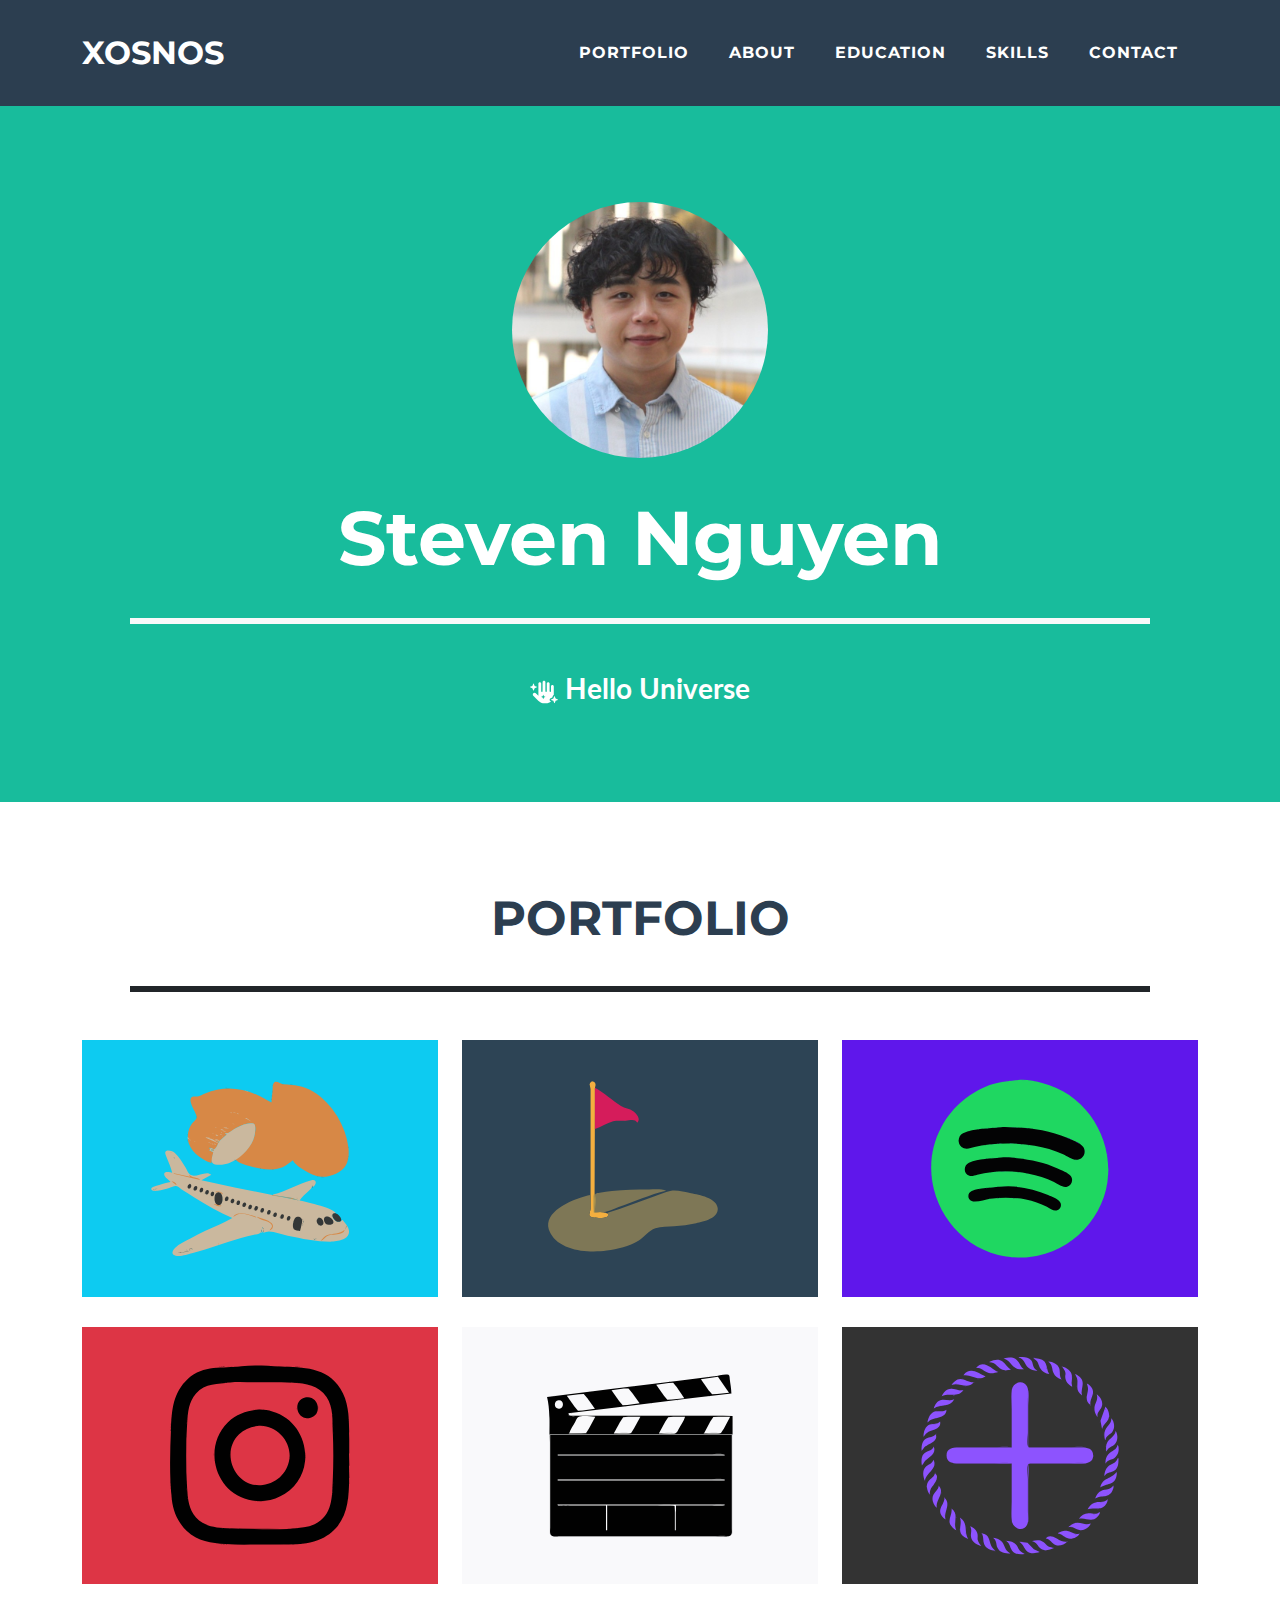
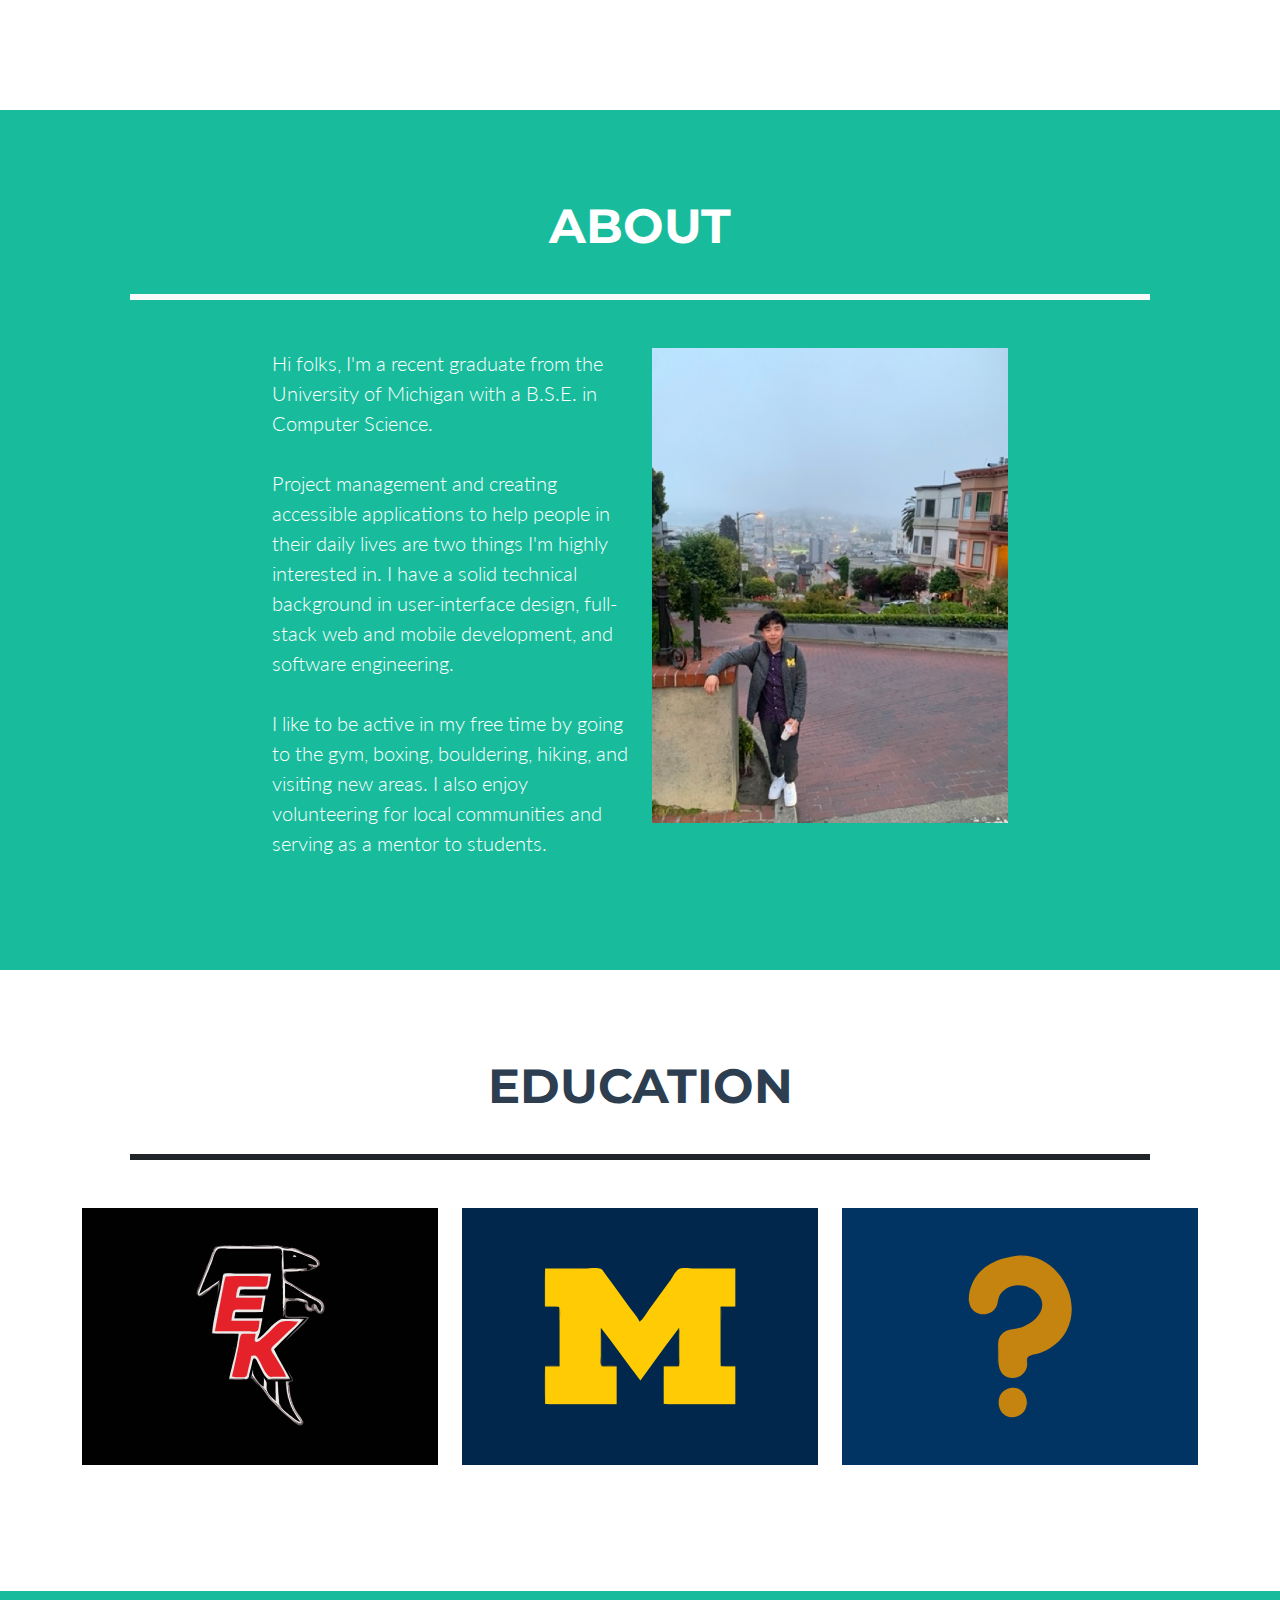
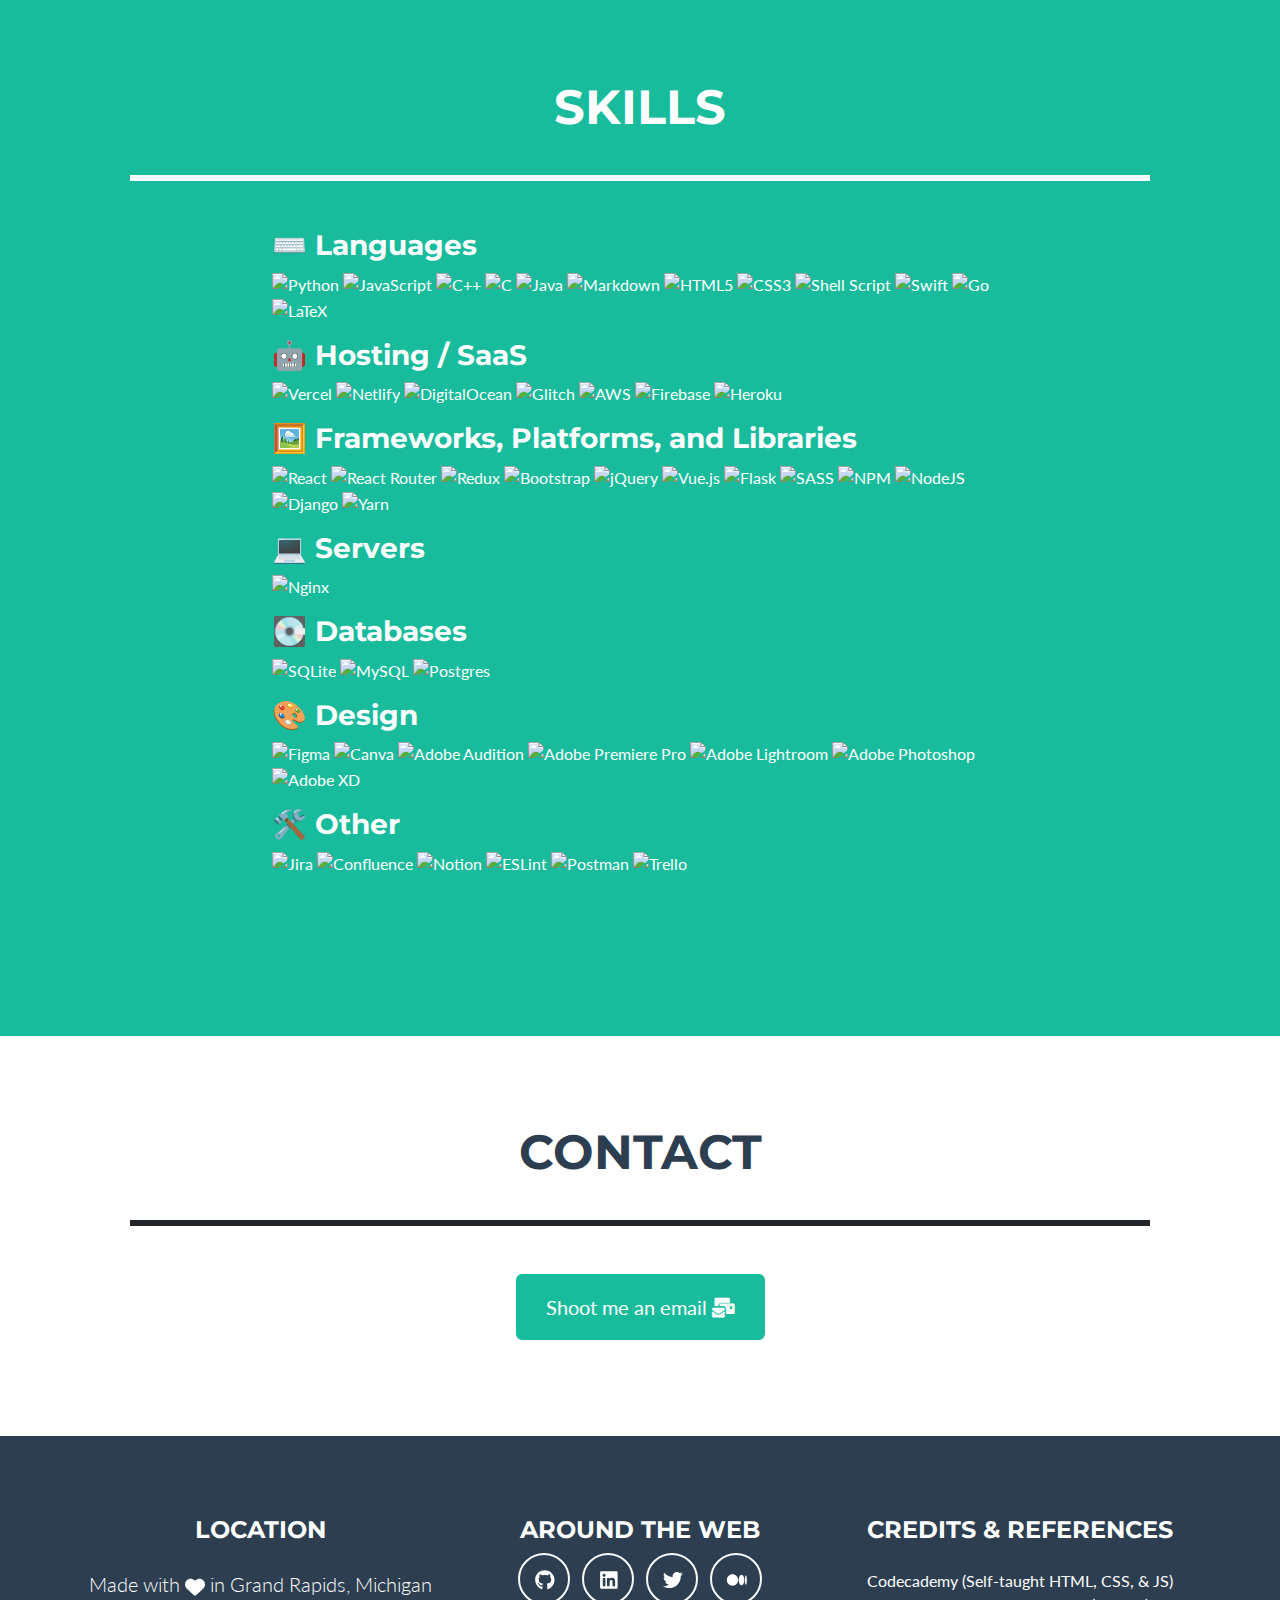
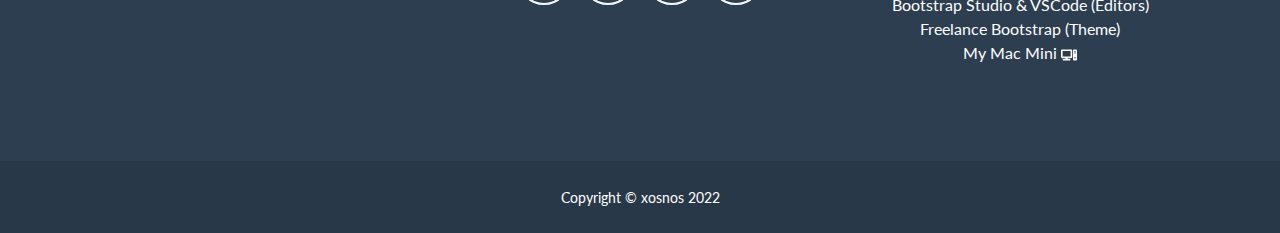
==== commit 8dfb1d7f: "convert most png files to svg, update bootstrap" ====
--- a/index.html
+++ b/index.html
@@ -51,35 +51,35 @@
             <h2 class="text-uppercase text-center text-secondary">Portfolio</h2>
             <hr class="border border-dark border-3 m-5">
             <div class="row">
-                <div class="col-md-6 col-lg-4"><a class="d-block mx-auto portfolio-item" href="#portfolio-modal-1" data-bs-toggle="modal">
-                        <div class="d-flex portfolio-item-caption position-absolute h-100 w-100">
-                            <div class="text-center text-white my-auto portfolio-item-caption-content w-100"><i class="fa fa-search-plus fa-3x"></i></div>
-                        </div><img class="img-fluid" src="assets/img/portfolio/portfolio-modal-1-almond-travel.png">
-                    </a></div>
-                <div class="col-md-6 col-lg-4"><a class="d-block mx-auto portfolio-item" href="#portfolio-modal-2" data-bs-toggle="modal">
-                        <div class="d-flex portfolio-item-caption position-absolute h-100 w-100">
-                            <div class="text-center text-white my-auto portfolio-item-caption-content w-100"><i class="fa fa-search-plus fa-3x"></i></div>
-                        </div><img class="img-fluid" src="assets/img/portfolio/portfolio-modal-2-rangr.png">
-                    </a></div>
-                <div class="col-md-6 col-lg-4"><a class="d-block mx-auto portfolio-item" href="#portfolio-modal-3" data-bs-toggle="modal">
-                        <div class="d-flex portfolio-item-caption position-absolute h-100 w-100">
-                            <div class="text-center text-white my-auto portfolio-item-caption-content w-100"><i class="fa fa-search-plus fa-3x"></i></div>
-                        </div><img class="img-fluid" src="assets/img/portfolio/portfolio-modal-3-jammming.png">
-                    </a></div>
-                <div class="col-md-6 col-lg-4"><a class="d-block mx-auto portfolio-item" href="#portfolio-modal-4" data-bs-toggle="modal">
-                        <div class="d-flex portfolio-item-caption position-absolute h-100 w-100">
-                            <div class="text-center text-white my-auto portfolio-item-caption-content w-100"><i class="fa fa-search-plus fa-3x"></i></div>
-                        </div><img class="img-fluid" src="assets/img/portfolio/portfolio-modal-4-parstagram.png">
-                    </a></div>
-                <div class="col-md-6 col-lg-4"><a class="d-block mx-auto portfolio-item" href="#portfolio-modal-5" data-bs-toggle="modal">
-                        <div class="d-flex portfolio-item-caption position-absolute h-100 w-100">
-                            <div class="text-center text-white my-auto portfolio-item-caption-content w-100"><i class="fa fa-search-plus fa-3x"></i></div>
-                        </div><img class="img-fluid" src="assets/img/portfolio/portfolio-modal-5-flix.png">
-                    </a></div>
-                <div class="col-md-6 col-lg-4"><a class="d-block mx-auto portfolio-item" href="#portfolio-modal-6" data-bs-toggle="modal">
-                        <div class="d-flex portfolio-item-caption position-absolute h-100 w-100">
-                            <div class="text-center text-white my-auto portfolio-item-caption-content w-100"><i class="fa fa-search-plus fa-3x"></i></div>
-                        </div><img class="img-fluid" src="assets/img/portfolio/portfolio-modal-6-tba.png">
+                <div class="col-md-6 col-lg-4"><a class="d-block mx-auto portfolio-item" href="#almond-travel" data-bs-toggle="modal">
+                        <div class="d-flex portfolio-item-caption position-absolute h-100 w-100">
+                            <div class="text-center text-white my-auto portfolio-item-caption-content w-100"><i class="fa fa-search-plus fa-3x"></i></div>
+                        </div><img class="img-fluid" src="assets/img/portfolio/almond-travel.svg">
+                    </a></div>
+                <div class="col-md-6 col-lg-4"><a class="d-block mx-auto portfolio-item" href="#rangr" data-bs-toggle="modal">
+                        <div class="d-flex portfolio-item-caption position-absolute h-100 w-100">
+                            <div class="text-center text-white my-auto portfolio-item-caption-content w-100"><i class="fa fa-search-plus fa-3x"></i></div>
+                        </div><img class="img-fluid" src="assets/img/portfolio/rangr.svg">
+                    </a></div>
+                <div class="col-md-6 col-lg-4"><a class="d-block mx-auto portfolio-item" href="#rangr" data-bs-toggle="modal">
+                        <div class="d-flex portfolio-item-caption position-absolute h-100 w-100">
+                            <div class="text-center text-white my-auto portfolio-item-caption-content w-100"><i class="fa fa-search-plus fa-3x"></i></div>
+                        </div><img class="img-fluid" src="assets/img/portfolio/jammming.svg">
+                    </a></div>
+                <div class="col-md-6 col-lg-4"><a class="d-block mx-auto portfolio-item" href="#parstagram" data-bs-toggle="modal">
+                        <div class="d-flex portfolio-item-caption position-absolute h-100 w-100">
+                            <div class="text-center text-white my-auto portfolio-item-caption-content w-100"><i class="fa fa-search-plus fa-3x"></i></div>
+                        </div><img class="img-fluid" src="assets/img/portfolio/parstagram.svg">
+                    </a></div>
+                <div class="col-md-6 col-lg-4"><a class="d-block mx-auto portfolio-item" href="#flix" data-bs-toggle="modal">
+                        <div class="d-flex portfolio-item-caption position-absolute h-100 w-100">
+                            <div class="text-center text-white my-auto portfolio-item-caption-content w-100"><i class="fa fa-search-plus fa-3x"></i></div>
+                        </div><img class="img-fluid" src="assets/img/portfolio/flix.svg">
+                    </a></div>
+                <div class="col-md-6 col-lg-4"><a class="d-block mx-auto portfolio-item" href="#taro" data-bs-toggle="modal">
+                        <div class="d-flex portfolio-item-caption position-absolute h-100 w-100">
+                            <div class="text-center text-white my-auto portfolio-item-caption-content w-100"><i class="fa fa-search-plus fa-3x"></i></div>
+                        </div><img class="img-fluid" src="assets/img/portfolio/taro.svg">
                     </a></div>
             </div>
         </div>
@@ -90,7 +90,7 @@
             <hr class="border border-light border-3 m-5">
             <div class="row">
                 <div class="col-lg-4 ms-auto">
-                    <p class="lead">Hi folks, I'm a senior at the University of Michigan in Ann Arbor, who will receive his B.S.E. in Computer Science at the end of this year.<br><br>Project management and creating accessible applications to help people in their daily lives are two things I'm highly interested in. I have a solid technical background in user-interface design, full-stack web and mobile development, and software engineering.<br><br>I like to be active in my free time by going to the gym, walking on trails, and visiting new areas. I enjoy volunteering and serving as a mentor to students.<br></p>
+                    <p class="lead">Hi folks, I'm a recent graduate from the University of Michigan with a B.S.E. in Computer Science.<br><br>Project management and creating accessible applications to help people in their daily lives are two things I'm highly interested in. I have a solid technical background in user-interface design, full-stack web and mobile development, and software engineering.<br><br>I like to be active in my free time by going to the gym, boxing, bouldering, hiking, and visiting new areas. I also enjoy volunteering for local communities and serving as a mentor to students.<br></p>
                 </div>
                 <div class="col-lg-4 me-auto"><img src="assets/img/about-me-picture.jpeg" width="100%"></div>
             </div>
@@ -101,20 +101,20 @@
             <h2 class="text-uppercase text-center text-secondary">Education</h2>
             <hr class="border border-dark border-3 m-5">
             <div class="row">
-                <div class="col-md-6 col-lg-4"><a class="d-block mx-auto portfolio-item" href="#education-modal-1" data-bs-toggle="modal">
-                        <div class="d-flex portfolio-item-caption position-absolute h-100 w-100">
-                            <div class="text-center text-white my-auto portfolio-item-caption-content w-100"><i class="fa fa-search-plus fa-3x"></i></div>
-                        </div><img class="img-fluid" src="assets/img/schools/education-modal-1-ek.png">
-                    </a></div>
-                <div class="col-md-6 col-lg-4"><a class="d-block mx-auto portfolio-item" href="#education-modal-2" data-bs-toggle="modal">
-                        <div class="d-flex portfolio-item-caption position-absolute h-100 w-100">
-                            <div class="text-center text-white my-auto portfolio-item-caption-content w-100"><i class="fa fa-search-plus fa-3x"></i></div>
-                        </div><img class="img-fluid" src="assets/img/schools/education-modal-2-uofm.png">
-                    </a></div>
-                <div class="col-md-6 col-lg-4"><a class="d-block mx-auto portfolio-item" href="#education-modal-3" data-bs-toggle="modal">
-                        <div class="d-flex portfolio-item-caption position-absolute h-100 w-100">
-                            <div class="text-center text-white my-auto portfolio-item-caption-content w-100"><i class="fa fa-search-plus fa-3x"></i></div>
-                        </div><img class="img-fluid" src="assets/img/schools/education-modal-3.png">
+                <div class="col-md-6 col-lg-4"><a class="d-block mx-auto portfolio-item" href="#ekhs" data-bs-toggle="modal">
+                        <div class="d-flex portfolio-item-caption position-absolute h-100 w-100">
+                            <div class="text-center text-white my-auto portfolio-item-caption-content w-100"><i class="fa fa-search-plus fa-3x"></i></div>
+                        </div><img class="img-fluid" src="assets/img/schools/ekhs.svg">
+                    </a></div>
+                <div class="col-md-6 col-lg-4"><a class="d-block mx-auto portfolio-item" href="#umich" data-bs-toggle="modal">
+                        <div class="d-flex portfolio-item-caption position-absolute h-100 w-100">
+                            <div class="text-center text-white my-auto portfolio-item-caption-content w-100"><i class="fa fa-search-plus fa-3x"></i></div>
+                        </div><img class="img-fluid" src="assets/img/schools/umich.svg">
+                    </a></div>
+                <div class="col-md-6 col-lg-4"><a class="d-block mx-auto portfolio-item" href="#stay-tuned" data-bs-toggle="modal">
+                        <div class="d-flex portfolio-item-caption position-absolute h-100 w-100">
+                            <div class="text-center text-white my-auto portfolio-item-caption-content w-100"><i class="fa fa-search-plus fa-3x"></i></div>
+                        </div><img class="img-fluid" src="assets/img/schools/stay-tuned.svg">
                     </a></div>
             </div>
         </div>
@@ -167,36 +167,37 @@
 <h3 id="-hosting-saas">🤖 Hosting / SaaS</h3>
 <p><img src="https://img.shields.io/badge/vercel-%23000000.svg?style=for-the-badge&amp;logo=vercel&amp;logoColor=white" alt="Vercel">
 <img src="https://img.shields.io/badge/netlify-%23000000.svg?style=for-the-badge&amp;logo=netlify&amp;logoColor=#00C7B7" alt="Netlify">
-<img src="https://img.shields.io/badge/heroku-%23430098.svg?style=for-the-badge&amp;logo=heroku&amp;logoColor=white" alt="Heroku">
+<img src="https://img.shields.io/badge/DigitalOcean-%230167ff.svg?style=for-the-badge&logo=digitalOcean&logoColor=white" alt="DigitalOcean">
 <img src="https://img.shields.io/badge/glitch-%233333FF.svg?style=for-the-badge&amp;logo=glitch&amp;logoColor=white" alt="Glitch">
 <img src="https://img.shields.io/badge/AWS-%23FF9900.svg?style=for-the-badge&amp;logo=amazon-aws&amp;logoColor=white" alt="AWS">
-<!-- ![Firebase](https://img.shields.io/badge/firebase-%23039BE5.svg?style=for-the-badge&logo=firebase) -->
+<img src="https://img.shields.io/badge/firebase-%23039BE5.svg?style=for-the-badge&logo=firebase" alt="Firebase">
+<img src="https://img.shields.io/badge/heroku-%23430098.svg?style=for-the-badge&amp;logo=heroku&amp;logoColor=white" alt="Heroku">
 <!-- ![Google Cloud](https://img.shields.io/badge/Google%20Cloud-%234285F4.svg?style=for-the-badge&logo=google-cloud&logoColor=white) -->
-<!-- ![DigitalOcean](https://img.shields.io/badge/DigitalOcean-%230167ff.svg?style=for-the-badge&logo=digitalOcean&logoColor=white) -->
 <!-- ![Cloudflare](https://img.shields.io/badge/Cloudflare-F38020?style=for-the-badge&logo=Cloudflare&logoColor=white) --></p>
 <h3 id="-frameworks-platforms-and-libraries">🖼️ Frameworks, Platforms, and Libraries</h3>
 <p><img src="https://img.shields.io/badge/react-%2320232a.svg?style=for-the-badge&amp;logo=react&amp;logoColor=%2361DAFB" alt="React">
+<img src="https://img.shields.io/badge/React_Router-CA4245?style=for-the-badge&amp;logo=react-router&amp;logoColor=white" alt="React Router">
+<img src="https://img.shields.io/badge/redux-%23593d88.svg?style=for-the-badge&logo=redux&logoColor=white" alt="Redux">
 <img src="https://img.shields.io/badge/bootstrap-%23563D7C.svg?style=for-the-badge&amp;logo=bootstrap&amp;logoColor=white" alt="Bootstrap">
 <img src="https://img.shields.io/badge/jquery-%230769AD.svg?style=for-the-badge&amp;logo=jquery&amp;logoColor=white" alt="jQuery">
 <img src="https://img.shields.io/badge/vuejs-%2335495e.svg?style=for-the-badge&amp;logo=vuedotjs&amp;logoColor=%234FC08D" alt="Vue.js">
-<img src="https://img.shields.io/badge/React_Router-CA4245?style=for-the-badge&amp;logo=react-router&amp;logoColor=white" alt="React Router">
 <img src="https://img.shields.io/badge/flask-%23000.svg?style=for-the-badge&amp;logo=flask&amp;logoColor=white" alt="Flask">
+<img src="https://img.shields.io/badge/SASS-hotpink.svg?style=for-the-badge&logo=SASS&logoColor=white" alt="SASS">
 <img src="https://img.shields.io/badge/NPM-%23000000.svg?style=for-the-badge&amp;logo=npm&amp;logoColor=white" alt="NPM">
+<img src="https://img.shields.io/badge/node.js-6DA55F?style=for-the-badge&logo=node.js&logoColor=white" alt="NodeJS">
 <img src="https://img.shields.io/badge/django-%23092E20.svg?style=for-the-badge&amp;logo=django&amp;logoColor=white" alt="Django">
+<img src="https://img.shields.io/badge/yarn-%232C8EBB.svg?style=for-the-badge&logo=yarn&logoColor=white" alt="Yarn">
 <!-- ![Gatsby](https://img.shields.io/badge/Gatsby-%23663399.svg?style=for-the-badge&logo=gatsby&logoColor=white) -->
 <!-- ![React Native](https://img.shields.io/badge/react_native-%2320232a.svg?style=for-the-badge&logo=react&logoColor=%2361DAFB) -->
 <!-- ![TailwindCSS](https://img.shields.io/badge/tailwindcss-%2338B2AC.svg?style=for-the-badge&logo=tailwind-css&logoColor=white) -->
-<!-- ![Yarn](https://img.shields.io/badge/yarn-%232C8EBB.svg?style=for-the-badge&logo=yarn&logoColor=white) -->
 <!-- ![FastAPI](https://img.shields.io/badge/FastAPI-005571?style=for-the-badge&logo=fastapi) -->
-<!-- ![Redux](https://img.shields.io/badge/redux-%23593d88.svg?style=for-the-badge&logo=redux&logoColor=white) -->
-<!-- ![SASS](https://img.shields.io/badge/SASS-hotpink.svg?style=for-the-badge&logo=SASS&logoColor=white) -->
+
 <!-- ![Spring](https://img.shields.io/badge/spring-%236DB33F.svg?style=for-the-badge&logo=spring&logoColor=white) -->
 <!-- ![Electron.js](https://img.shields.io/badge/Electron-191970?style=for-the-badge&logo=Electron&logoColor=white) -->
 <!-- ![Angular](https://img.shields.io/badge/angular-%23DD0031.svg?style=for-the-badge&logo=angular&logoColor=white) -->
 <!-- ![Angular.js](https://img.shields.io/badge/angular.js-%23E23237.svg?style=for-the-badge&logo=angularjs&logoColor=white) -->
 <!-- ![Express.js](https://img.shields.io/badge/express.js-%23404d59.svg?style=for-the-badge&logo=express&logoColor=%2361DAFB) -->
 <!-- ![NuxtJS](https://img.shields.io/badge/Nuxt-black?style=for-the-badge&logo=nuxt.js&logoColor=white) -->
-<!-- ![NodeJS](https://img.shields.io/badge/node.js-6DA55F?style=for-the-badge&logo=node.js&logoColor=white) -->
 <!-- ![Next JS](https://img.shields.io/badge/Next-black?style=for-the-badge&logo=next.js&logoColor=white) -->
 <!-- ![Svelte](https://img.shields.io/badge/svelte-%23f1413d.svg?style=for-the-badge&logo=svelte&logoColor=white) -->
 <!-- ![Meteor JS](https://img.shields.io/badge/meteorjs-%23d74c4c.svg?style=for-the-badge&logo=meteor&logoColor=white) --></p>
@@ -218,11 +219,11 @@
 <p><img src="https://img.shields.io/badge/figma-%23F24E1E.svg?style=for-the-badge&amp;logo=figma&amp;logoColor=white" alt="Figma">
 <img src="https://img.shields.io/badge/Canva-%2300C4CC.svg?style=for-the-badge&amp;logo=Canva&amp;logoColor=white" alt="Canva">
 <img src="https://img.shields.io/badge/Adobe%20Audition-9999FF.svg?style=for-the-badge&amp;logo=Adobe%20Audition&amp;logoColor=white" alt="Adobe Audition">
-<!-- ![Proto.io](https://img.shields.io/badge/Proto.io-161637?style=for-the-badge&logo=proto.io&logoColor=00e5ff) -->
-<!-- ![Adobe Premiere Pro](https://img.shields.io/badge/Adobe%20Premiere%20Pro-9999FF.svg?style=for-the-badge&logo=Adobe%20Premiere%20Pro&logoColor=white) -->
-<!-- ![Adobe Lightroom](https://img.shields.io/badge/Adobe%20Lightroom-31A8FF.svg?style=for-the-badge&logo=Adobe%20Lightroom&logoColor=white) -->
-<!-- ![Adobe Photoshop](https://img.shields.io/badge/adobephotoshop-%2331A8FF.svg?style=for-the-badge&logo=adobephotoshop&logoColor=white) -->
-<!-- ![Adobe XD](https://img.shields.io/badge/Adobe%20XD-470137?style=for-the-badge&logo=Adobe%20XD&logoColor=#FF61F6) --></p>
+<img src="https://img.shields.io/badge/Adobe%20Premiere%20Pro-9999FF.svg?style=for-the-badge&logo=Adobe%20Premiere%20Pro&logoColor=white" alt="Adobe Premiere Pro">
+<img src="https://img.shields.io/badge/Adobe%20Lightroom-31A8FF.svg?style=for-the-badge&logo=Adobe%20Lightroom&logoColor=white" alt="Adobe Lightroom">
+<img src="https://img.shields.io/badge/adobephotoshop-%2331A8FF.svg?style=for-the-badge&logo=adobephotoshop&logoColor=white" alt="Adobe Photoshop">
+<img src="https://img.shields.io/badge/Adobe%20XD-470137?style=for-the-badge&logo=Adobe%20XD&logoColor=#FF61F6" alt="Adobe XD">
+<!-- ![Proto.io](https://img.shields.io/badge/Proto.io-161637?style=for-the-badge&logo=proto.io&logoColor=00e5ff) --></p>
 <!-- 
 ### ML/DL
 
@@ -261,7 +262,7 @@
         <div class="container">
             <h2 class="text-uppercase text-center text-secondary mb-0">Contact</h2>
             <hr class="border border-dark border-3 m-5">
-            <div class="text-center mt-4"><a class="btn btn-primary btn-xl" href="mailto:steyen@umich.edu">Shoot me an email&nbsp;<i class="fas fa-mail-bulk"></i></a></div>
+            <div class="text-center mt-4"><a class="btn btn-primary btn-xl" href="mailto:steven@xosnos.com">Shoot me an email&nbsp;<i class="fas fa-mail-bulk"></i></a></div>
         </div>
     </section>
     <footer class="text-center footer">
@@ -314,7 +315,7 @@
         <div class="container"><small>Copyright © xosnos 2022</small></div>
     </div>
     <div class="d-lg-none scroll-to-top position-fixed rounded"><a class="text-center d-block rounded text-white" href="#page-top"><i class="fa fa-chevron-up"></i></a></div>
-    <div class="modal text-center" role="dialog" tabindex="-1" id="portfolio-modal-1">
+    <div class="modal text-center" role="dialog" tabindex="-1" id="almond-travel">
         <div class="modal-dialog modal-lg" role="document">
             <div class="modal-content">
                 <div class="modal-header"><button type="button" class="btn-close" data-bs-dismiss="modal" aria-label="Close"></button></div>
@@ -323,7 +324,7 @@
                         <div class="row">
                             <div class="col-lg-8 mx-auto">
                                 <h2 class="text-uppercase text-secondary mb-0">Almond Travel</h2>
-                                <hr class="border border-dark border-3 m-5"><img class="img-fluid mb-5" src="assets/img/portfolio/portfolio-modal-1-almond-travel.png">
+                                <hr class="border border-dark border-3 m-5"><img class="img-fluid mb-5" src="assets/img/portfolio/almond-travel.svg">
                                 <p class="mb-5">Almond Travel is a website that makes traveling to America easier for tourists and immigrants. The process of going on a trip involves multiple steps, all of which require different apps and websites. Users must book flights on one platform, hotels on another, and information about restaurants and attractions involves painstaking research across multiple web sources. This project aims to bundle these steps into a seamless experience that is accessible and understandable for users of a variety of national origins.</p>
                             </div>
                         </div>
@@ -336,7 +337,7 @@
             </div>
         </div>
     </div>
-    <div class="modal text-center" role="dialog" tabindex="-1" id="portfolio-modal-2">
+    <div class="modal text-center" role="dialog" tabindex="-1" id="rangr">
         <div class="modal-dialog modal-lg" role="document">
             <div class="modal-content">
                 <div class="modal-header"><button type="button" class="btn-close" data-bs-dismiss="modal" aria-label="Close"></button></div>
@@ -345,7 +346,7 @@
                         <div class="row">
                             <div class="col-lg-8 mx-auto">
                                 <h2 class="text-uppercase text-secondary mb-0">RANGR</h2>
-                                <hr class="border border-dark border-3 m-5"><img class="img-fluid mb-5" src="assets/img/portfolio/portfolio-modal-2-rangr.png">
+                                <hr class="border border-dark border-3 m-5"><img class="img-fluid mb-5" src="assets/img/portfolio/rangr.svg">
                                 <p class="mb-5">RANGR is a mobile golf swing tracker that uses computer vision to analyze ball movements to provide metrics and insights. It’s as simple as set, swing, track! Developed by EECS 441's ACE development team.</p>
                             </div>
                         </div>
@@ -355,7 +356,7 @@
             </div>
         </div>
     </div>
-    <div class="modal text-center" role="dialog" tabindex="-1" id="portfolio-modal-3">
+    <div class="modal text-center" role="dialog" tabindex="-1" id="jammming">
         <div class="modal-dialog modal-lg" role="document">
             <div class="modal-content">
                 <div class="modal-header"><button type="button" class="btn-close" data-bs-dismiss="modal" aria-label="Close"></button></div>
@@ -364,7 +365,7 @@
                         <div class="row">
                             <div class="col-lg-8 mx-auto">
                                 <h2 class="text-uppercase text-secondary mb-0">jammming</h2>
-                                <hr class="border border-dark border-3 m-5"><img class="img-fluid mb-5" src="assets/img/portfolio/portfolio-modal-3-jammming.png">
+                                <hr class="border border-dark border-3 m-5"><img class="img-fluid mb-5" src="assets/img/portfolio/jammming.svg">
                                 <p class="mb-5">jammming is a front-end application to create super duper fast playlists and send them directly to your Spotify account.</p>
                             </div>
                         </div>
@@ -374,7 +375,7 @@
             </div>
         </div>
     </div>
-    <div class="modal text-center" role="dialog" tabindex="-1" id="portfolio-modal-4">
+    <div class="modal text-center" role="dialog" tabindex="-1" id="parstagram">
         <div class="modal-dialog modal-lg" role="document">
             <div class="modal-content">
                 <div class="modal-header"><button type="button" class="btn-close" data-bs-dismiss="modal" aria-label="Close"></button></div>
@@ -383,7 +384,7 @@
                         <div class="row">
                             <div class="col-lg-8 mx-auto">
                                 <h2 class="text-uppercase text-secondary mb-0">Parstagram</h2>
-                                <hr class="border border-dark border-3 m-5"><img class="img-fluid mb-5" src="assets/img/portfolio/portfolio-modal-4-parstagram.png">
+                                <hr class="border border-dark border-3 m-5"><img class="img-fluid mb-5" src="assets/img/portfolio/parstagram.svg">
                                 <p class="mb-5">An Instagram clone with a custom Parse backend that allows a user to post photos, view a global photos feed, and add comments!</p>
                             </div>
                         </div>
@@ -393,7 +394,7 @@
             </div>
         </div>
     </div>
-    <div class="modal text-center" role="dialog" tabindex="-1" id="portfolio-modal-5">
+    <div class="modal text-center" role="dialog" tabindex="-1" id="flix">
         <div class="modal-dialog modal-lg" role="document">
             <div class="modal-content">
                 <div class="modal-header"><button type="button" class="btn-close" data-bs-dismiss="modal" aria-label="Close"></button></div>
@@ -402,7 +403,7 @@
                         <div class="row">
                             <div class="col-lg-8 mx-auto">
                                 <h2 class="text-uppercase text-secondary mb-0">Flix</h2>
-                                <hr class="border border-dark border-3 m-5"><img class="img-fluid mb-5" src="assets/img/portfolio/portfolio-modal-5-flix.png">
+                                <hr class="border border-dark border-3 m-5"><img class="img-fluid mb-5" src="assets/img/portfolio/flix.svg">
                                 <p class="mb-5">Flix is a Flixster clone mobile app that allows users to browse movies from the The Movie Database API.<br></p>
                             </div>
                         </div>
@@ -412,16 +413,16 @@
             </div>
         </div>
     </div>
-    <div class="modal text-center" role="dialog" tabindex="-1" id="portfolio-modal-6">
-        <div class="modal-dialog modal-lg" role="document">
-            <div class="modal-content">
-                <div class="modal-header"><button type="button" class="btn-close" data-bs-dismiss="modal" aria-label="Close"></button></div>
-                <div class="modal-body">
-                    <div class="container text-center">
-                        <div class="row">
-                            <div class="col-lg-8 mx-auto">
-                                <h2 class="text-uppercase text-secondary mb-0">TBA</h2>
-                                <hr class="border border-dark border-3 m-5"><img class="img-fluid mb-5" src="assets/img/portfolio/portfolio-modal-6-tba.png">
+    <div class="modal text-center" role="dialog" tabindex="-1" id="taro">
+        <div class="modal-dialog modal-lg" role="document">
+            <div class="modal-content">
+                <div class="modal-header"><button type="button" class="btn-close" data-bs-dismiss="modal" aria-label="Close"></button></div>
+                <div class="modal-body">
+                    <div class="container text-center">
+                        <div class="row">
+                            <div class="col-lg-8 mx-auto">
+                                <h2 class="text-uppercase text-secondary mb-0">Taro</h2>
+                                <hr class="border border-dark border-3 m-5"><img class="img-fluid mb-5" src="assets/img/portfolio/taro.svg">
                                 <p class="mb-5">TBA</p>
                             </div>
                         </div>
@@ -431,7 +432,7 @@
             </div>
         </div>
     </div>
-    <div class="modal text-center" role="dialog" tabindex="-1" id="education-modal-1">
+    <div class="modal text-center" role="dialog" tabindex="-1" id="ekhs">
         <div class="modal-dialog modal-lg" role="document">
             <div class="modal-content">
                 <div class="modal-header"><button type="button" class="btn-close" data-bs-dismiss="modal" aria-label="Close"></button></div>
@@ -440,8 +441,8 @@
                         <div class="row">
                             <div class="col-lg-8 mx-auto">
                                 <h2 class="text-uppercase text-secondary mb-0">East Kentwood<br>High School</h2>
-                                <hr class="border border-dark border-3 m-5"><img class="img-fluid mb-5" src="assets/img/schools/education-modal-1-ek-opened.png">
-                                <p class="mb-5"><strong>Relevant Courses</strong><br>AP Computer Science<br>AP Statistics<br><br><strong>Activities</strong><br>National Honor Society<br>National Art Honors Society<br>Symphony Orchestra<br>Junior Varsity Tennis<br><br><strong>Awards</strong><br>National Qualifier &amp; State Champion in C++ Programming in 2018<br>AP Scholar with Distinction<br>Bosch and Society of Automotive Engineers Scholarship</p>
+                                <hr class="border border-dark border-3 m-5"><img class="img-fluid mb-5" src="assets/img/schools/ekhs.png">
+                                <p class="mb-5"><strong>Relevant Courses</strong><br>AP Computer Science<br>AP Statistics<br>AP Calculus BC<br><br><strong>Activities</strong><br>National Honor Society<br>National Art Honors Society<br>Symphony Orchestra<br>Junior Varsity Tennis<br>Tutoring (Math &amp; Science)<br><br><strong>Awards</strong><br>National Qualifier &amp; State Champion in C++ Programming in 2018<br>AP Scholar with Distinction<br>Bosch and Society of Automotive Engineers Scholarship<br>Chuck Karston Memorial Award</p>
                             </div>
                         </div>
                     </div>
@@ -450,7 +451,7 @@
             </div>
         </div>
     </div>
-    <div class="modal text-center" role="dialog" tabindex="-1" id="education-modal-2">
+    <div class="modal text-center" role="dialog" tabindex="-1" id="umich">
         <div class="modal-dialog modal-lg" role="document">
             <div class="modal-content">
                 <div class="modal-header"><button type="button" class="btn-close" data-bs-dismiss="modal" aria-label="Close"></button></div>
@@ -459,8 +460,8 @@
                         <div class="row">
                             <div class="col-lg-8 mx-auto">
                                 <h2 class="text-uppercase text-secondary mb-0">University of Michigan</h2>
-                                <hr class="border border-dark border-3 m-5"><img class="img-fluid mb-5" src="assets/img/schools/education-modal-2-uofm-opened.png">
-                                <p class="mb-5"><strong>Relevant Courses</strong><br>EECS 481: Software Engineering<br>EECS 497: Human-Centered Software Design and Development<br>EECS 441: Mobile App Development for Entrepreneurs<br>EECS 493: User Interface Development<br>EECS 482: Operating Systems<br>EECS 485: Web Systems<br>EECS 388: Computer Security<br>EECS 281: Data Structures &amp; Algorithms<br><br><strong>Activities</strong><br>HackBlue<br>Vietnamese Student Association<br>Michigan Hackers<br><br><strong>Awards</strong><br>HAIL Scholarship<br>University Honors<br>Dean's List</p>
+                                <hr class="border border-dark border-3 m-5"><img class="img-fluid mb-5" src="assets/img/schools/umich.png">
+                                <p class="mb-5"><strong>Relevant Courses</strong><br>EECS 481: Software Engineering<br>EECS 497: Human-Centered Software Design and Development<br>EECS 441: Mobile App Development for Entrepreneurs<br>EECS 493: User Interface Development<br>EECS 482: Operating Systems<br>EECS 485: Web Systems<br>EECS 388: Computer Security<br>EECS 281: Data Structures &amp; Algorithms<br><br><strong>Activities</strong><br>EECS Course Grader<br>UVSA-Midwest<br>Vietnamese Student Association<br>HackBlue<br>Michigan Hackers<br><br><strong>Awards</strong><br>HAIL Scholarship<br>University Honors<br>Dean's List</p>
                             </div>
                         </div>
                     </div>
@@ -469,7 +470,7 @@
             </div>
         </div>
     </div>
-    <script src="https://cdn.jsdelivr.net/npm/bootstrap@5.2.0/dist/js/bootstrap.bundle.min.js"></script>
+    <script src="https://cdn.jsdelivr.net/npm/bootstrap@5.2.2/dist/js/bootstrap.bundle.min.js"></script>
     <script src="assets/js/script.js"></script>
 </body>
 
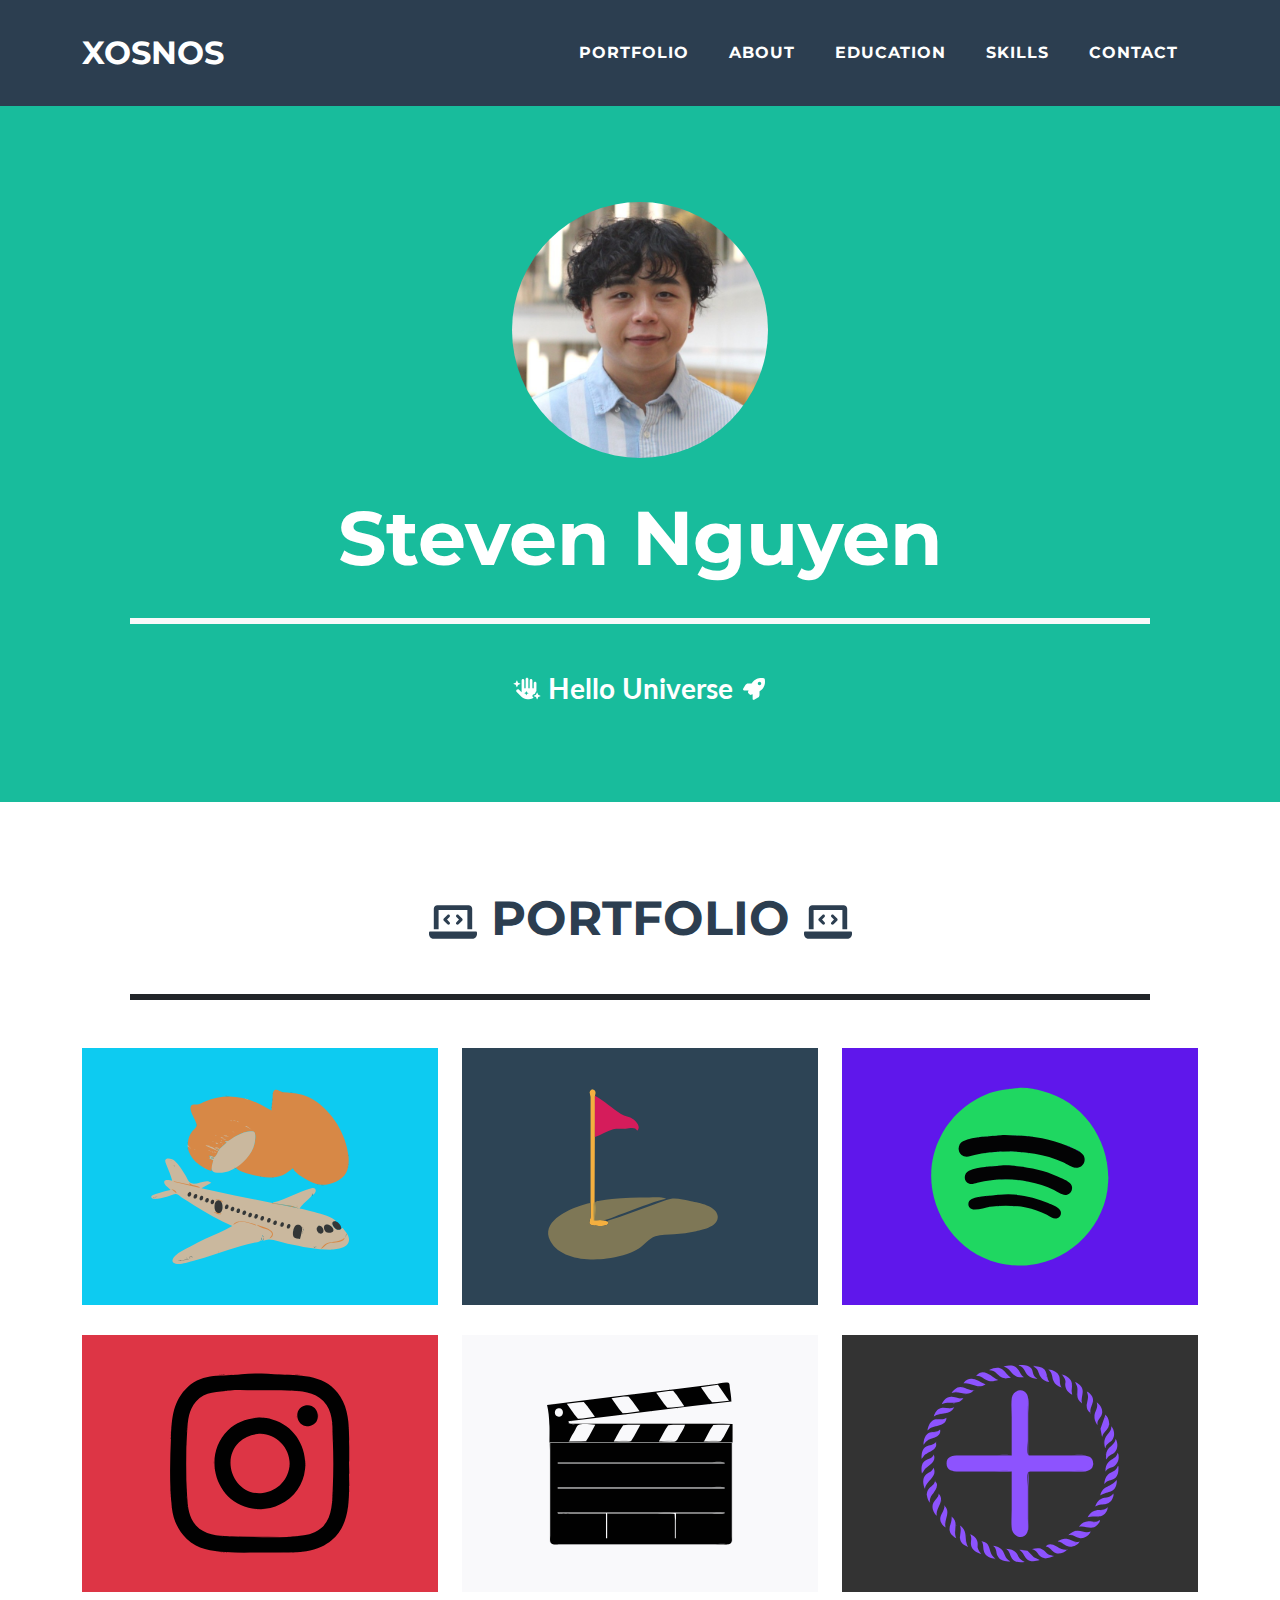
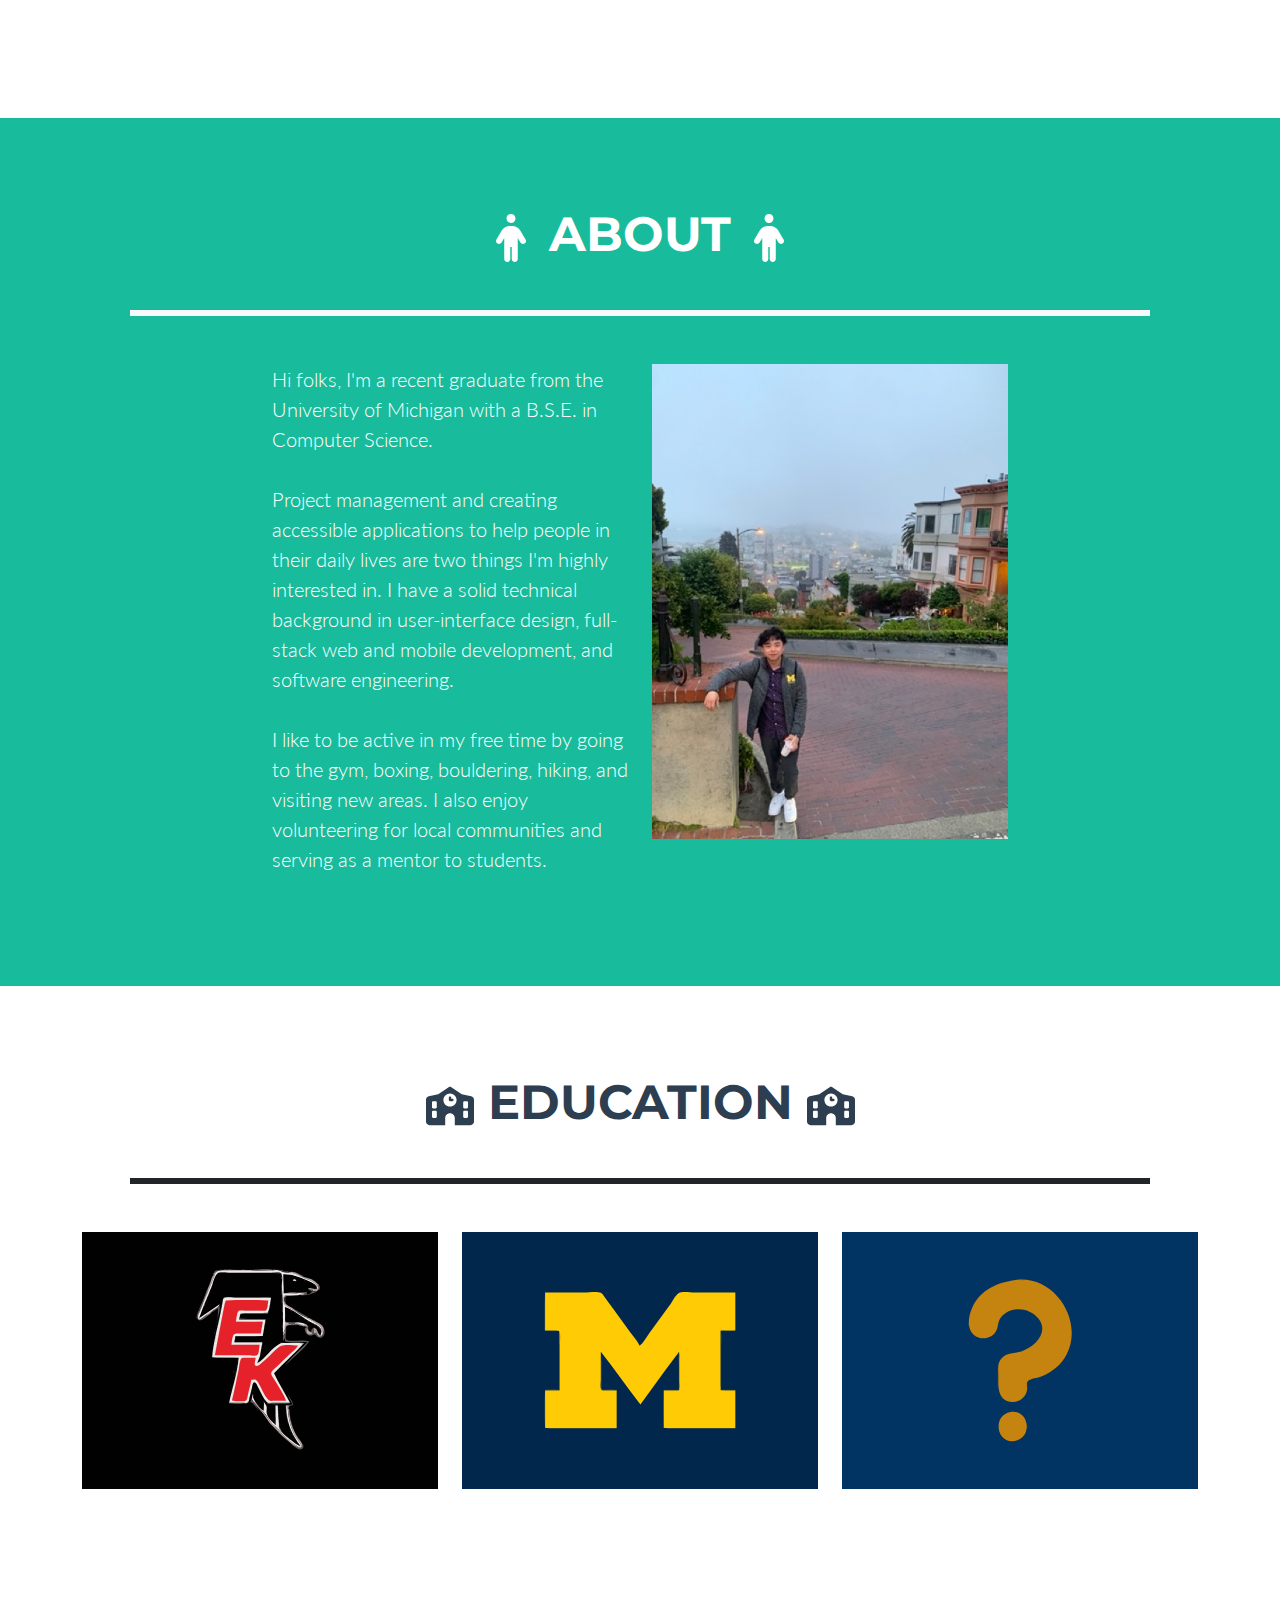
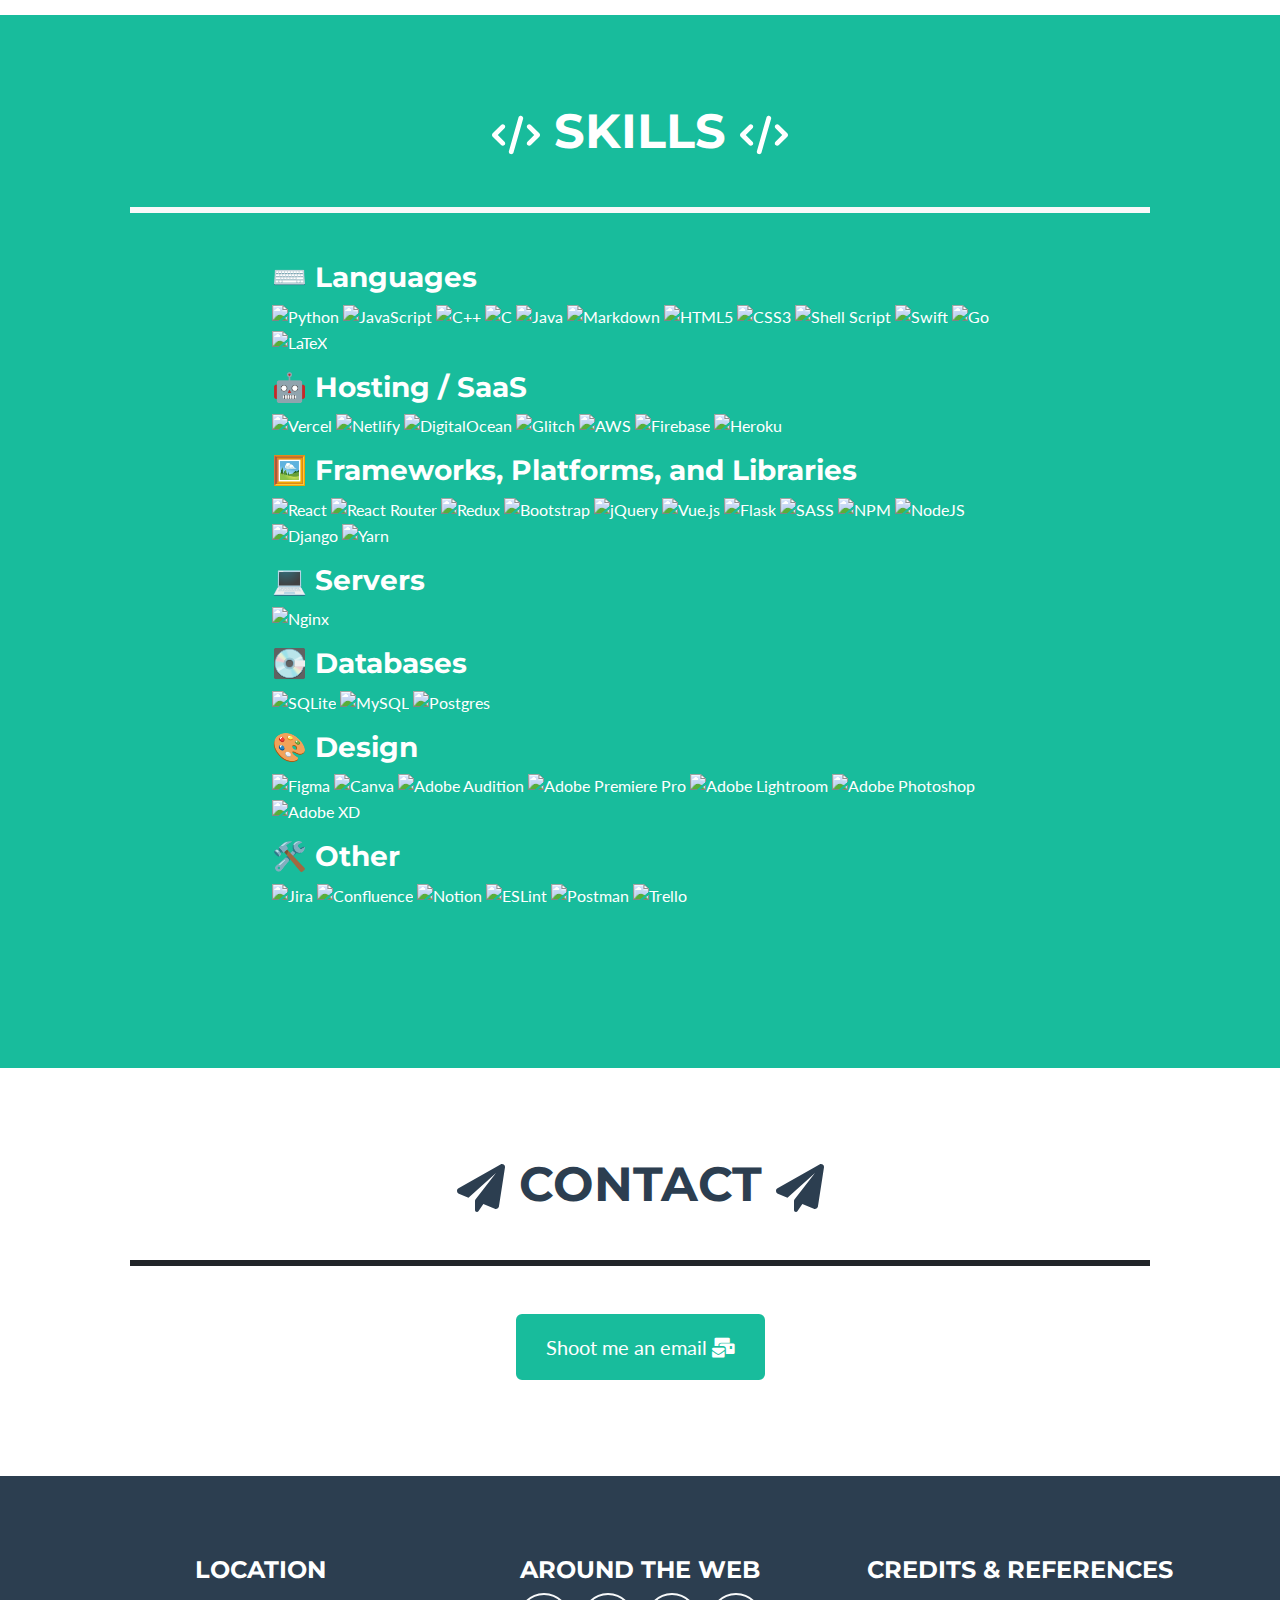
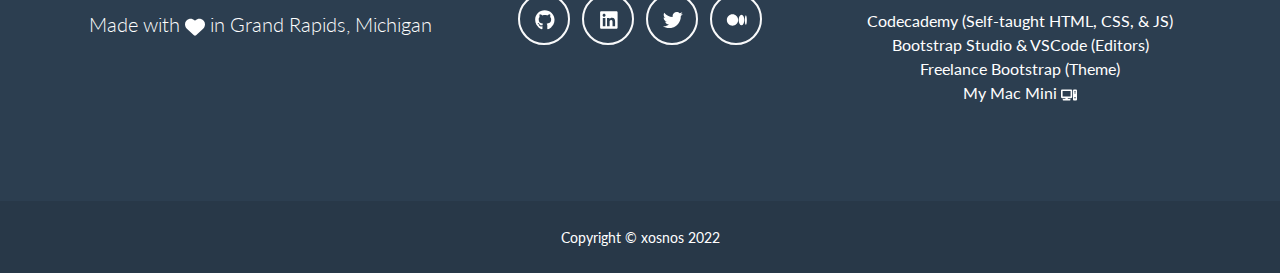
==== commit 0f73b7b7: "make it fancy" ====
--- a/index.html
+++ b/index.html
@@ -5,16 +5,15 @@
     <meta charset="utf-8">
     <meta name="viewport" content="width=device-width, initial-scale=1.0, shrink-to-fit=no">
     <title>Steven Nguyen</title>
-    <link rel="apple-touch-icon" sizes="180x180" href="assets/img/icon/apple-touch-icon.png">
+    <meta property="og:type" content="website">
+    <link rel="apple-touch-icon" type="image/png" sizes="180x180" href="assets/img/icon/apple-touch-icon.png">
+    <link rel="icon" type="image/png" sizes="16x16" href="assets/img/icon/favicon-16x16.png">
     <link rel="icon" type="image/png" sizes="32x32" href="assets/img/icon/favicon-32x32.png">
-    <link rel="icon" type="image/png" sizes="16x16" href="assets/img/icon/favicon-16x16.png">
-    <link rel="manifest" href="assets/img/icon/site.webmanifest">
-    <link rel="mask-icon" href="assets/img/icon/safari-pinned-tab.svg" color="#5bbad5">
-    <link rel="shortcut icon" href="assets/img/icon/favicon.ico">
-    <meta name="msapplication-TileColor" content="#da532c">
-    <meta name="msapplication-config" content="assets/img/icon/browserconfig.xml">
-    <meta name="theme-color" content="#ffffff">
+    <link rel="icon" type="image/png" sizes="180x180" href="assets/img/icon/apple-touch-icon.png">
+    <link rel="icon" type="image/png" sizes="192x192" href="assets/img/icon/android-chrome-192x192.png">
+    <link rel="icon" type="image/png" sizes="512x512" href="assets/img/icon/android-chrome-512x512.png">
     <link rel="stylesheet" href="assets/bootstrap/css/bootstrap.min.css">
+    <link rel="manifest" href="manifest.json">
     <link rel="stylesheet" href="https://fonts.googleapis.com/css?family=Montserrat:400,700&amp;display=swap">
     <link rel="stylesheet" href="https://fonts.googleapis.com/css?family=Lato:400,700,400italic,700italic&amp;display=swap">
     <link rel="stylesheet" href="https://use.fontawesome.com/releases/v5.12.0/css/all.css">
@@ -24,7 +23,7 @@
 
 <body id="page-top" data-bs-spy="scroll" data-bs-target="#mainNav" data-bs-offset="72">
     <nav class="navbar navbar-light navbar-expand-lg fixed-top bg-secondary text-uppercase" id="mainNav">
-        <div class="container"><a class="navbar-brand" href="#page-top">xosnos</a><button data-bs-toggle="collapse" data-bs-target="#navbarResponsive" class="navbar-toggler text-white bg-primary navbar-toggler-right text-uppercase rounded" aria-controls="navbarResponsive" aria-expanded="false" aria-label="Toggle navigation"><i class="fa fa-bars"></i></button>
+        <div class="container"><a class="navbar-brand" href="#page-top">xosnos</a><button data-bs-toggle="collapse" data-bs-target="#navbarResponsive" class="navbar-toggler text-white bg-primary navbar-toggler-right text-uppercase rounded" aria-controls="navbarResponsive" aria-expanded="false" aria-label="Toggle navigation"><i class="fas fa-bars"></i></button>
             <div class="collapse navbar-collapse" id="navbarResponsive">
                 <ul class="navbar-nav ms-auto">
                     <li class="nav-item mx-0 mx-lg-1"><a class="nav-link py-3 px-0 px-lg-3 rounded" href="#portfolio">Portfolio</a></li>
@@ -40,45 +39,72 @@
         <div class="container"><img class="rounded-circle img-fluid d-block mx-auto mb-5" src="assets/img/profile.jpg" width="256px">
             <h1>Steven Nguyen</h1>
             <hr class="border border-light border-3 m-5">
-            <h2 class="font-weight-light mb-0"><svg xmlns="http://www.w3.org/2000/svg" viewBox="0 -64 640 640" width="1em" height="1em" fill="currentColor">
+            <h2 class="font-weight-light mb-0"><svg xmlns="http://www.w3.org/2000/svg" viewBox="0 -64 640 640" width="1em" height="1em" fill="currentColor" style="padding-top: 1px;margin-top: -7px;">
                     <!--! Font Awesome Free 6.1.1 by @fontawesome - https://fontawesome.com License - https://fontawesome.com/license/free (Icons: CC BY 4.0, Fonts: SIL OFL 1.1, Code: MIT License) Copyright 2022 Fonticons, Inc. -->
                     <path d="M448 432c0-14.25 8.547-28.14 21.28-34.55l39.56-16.56l15.64-37.52c4.461-9.037 11.45-15.37 19.43-19.23L544 128c0-17.67-14.33-32-32-32s-32 14.33-32 32l-.0156 112c0 8.836-7.148 16-15.98 16s-16.07-7.164-16.07-16L448 64c0-17.67-14.33-32-32-32s-32 14.33-32 32l-.0635 176c0 8.836-7.106 16-15.94 16S351.9 248.8 351.9 240L352 32c0-17.67-14.33-32-32-32S288 14.33 288 32L287.9 240C287.9 248.8 280.8 256 272 256S255.9 248.8 255.9 240L256 64c0-17.67-14.33-32-32-32S192 46.33 192 64v279.4L132.3 283.7C124.5 275.9 114.2 272 104 272C82.68 272 64 289.2 64 312c0 10.23 3.906 20.47 11.72 28.28l113.1 113.1C226.6 491.2 276.9 512 330.3 512H368c42.72 0 81.91-15.32 112.4-40.73l-9.049-3.773C456.6 460.1 448 446.3 448 432zM349.8 371.6L320 383.1l-12.42 29.78C306.1 415 305.4 416 304 416s-2.969-.9941-3.578-2.219L288 383.1l-29.79-12.42C256.1 370.1 256 369.4 256 367.1c0-1.365 .9922-2.967 2.209-3.577L288 352l12.42-29.79C301 320.1 302.6 320 304 320s2.967 .9902 3.578 2.217L320 352l29.79 12.42C351 365 352 366.6 352 367.1C352 369.4 351 370.1 349.8 371.6zM80 224c2.277 0 4.943-1.656 5.959-3.699l20.7-49.63l49.65-20.71c2.027-1.014 3.682-3.696 3.686-5.958C159.1 141.7 158.3 139.1 156.3 138L106.7 117.4L85.96 67.7C84.94 65.65 82.28 64 80 64C77.72 64 75.05 65.65 74.04 67.7L53.34 117.3L3.695 138C1.668 139.1 .0117 141.7 .0078 143.1c.0039 2.262 1.662 4.953 3.688 5.967l49.57 20.67l20.77 49.67C75.05 222.3 77.72 224 80 224zM639.1 432c-.0039-2.275-1.657-4.952-3.687-5.968l-49.57-20.67l-20.77-49.67C564.9 353.7 562.3 352 560 352c-2.281 0-4.959 1.652-5.975 3.695l-20.7 49.63l-49.64 20.71c-2.027 1.016-3.682 3.683-3.686 5.958c.0039 2.262 1.661 4.954 3.686 5.968l49.57 20.67l20.77 49.67C555.1 510.3 557.7 512 560 512c2.277 0 4.933-1.656 5.949-3.699l20.7-49.63l49.65-20.71C638.3 436.9 639.1 434.3 639.1 432z"></path>
-                </svg>&nbsp;Hello Universe</h2>
+                </svg>&nbsp;Hello Universe&nbsp;<svg xmlns="http://www.w3.org/2000/svg" viewBox="0 0 512 512" width="1em" height="1em" fill="currentColor" style="margin-top: -12px;padding-top: 6px;">
+                    <!--! Font Awesome Free 6.1.1 by @fontawesome - https://fontawesome.com License - https://fontawesome.com/license/free (Icons: CC BY 4.0, Fonts: SIL OFL 1.1, Code: MIT License) Copyright 2022 Fonticons, Inc. -->
+                    <path d="M156.6 384.9L125.7 353.1C117.2 345.5 114.2 333.1 117.1 321.8C120.1 312.9 124.1 301.3 129.8 288H24C15.38 288 7.414 283.4 3.146 275.9C-1.123 268.4-1.042 259.2 3.357 251.8L55.83 163.3C68.79 141.4 92.33 127.1 117.8 127.1H200C202.4 124 204.8 120.3 207.2 116.7C289.1-4.07 411.1-8.142 483.9 5.275C495.6 7.414 504.6 16.43 506.7 28.06C520.1 100.9 516.1 222.9 395.3 304.8C391.8 307.2 387.1 309.6 384 311.1V394.2C384 419.7 370.6 443.2 348.7 456.2L260.2 508.6C252.8 513 243.6 513.1 236.1 508.9C228.6 504.6 224 496.6 224 488V380.8C209.9 385.6 197.6 389.7 188.3 392.7C177.1 396.3 164.9 393.2 156.6 384.9V384.9zM384 167.1C406.1 167.1 424 150.1 424 127.1C424 105.9 406.1 87.1 384 87.1C361.9 87.1 344 105.9 344 127.1C344 150.1 361.9 167.1 384 167.1z"></path>
+                </svg></h2>
         </div>
     </header>
     <section id="portfolio" class="portfolio">
         <div class="container">
-            <h2 class="text-uppercase text-center text-secondary">Portfolio</h2>
+            <h2 class="text-uppercase text-center text-secondary"><svg xmlns="http://www.w3.org/2000/svg" viewBox="0 -64 640 640" width="1em" height="1em" fill="currentColor">
+                    <!--! Font Awesome Free 6.1.1 by @fontawesome - https://fontawesome.com License - https://fontawesome.com/license/free (Icons: CC BY 4.0, Fonts: SIL OFL 1.1, Code: MIT License) Copyright 2022 Fonticons, Inc. -->
+                    <path d="M128 96h384v256h64V80C576 53.63 554.4 32 528 32h-416C85.63 32 64 53.63 64 80V352h64V96zM624 384h-608C7.25 384 0 391.3 0 400V416c0 35.25 28.75 64 64 64h512c35.25 0 64-28.75 64-64v-16C640 391.3 632.8 384 624 384zM365.9 286.2C369.8 290.1 374.9 292 380 292s10.23-1.938 14.14-5.844l48-48c7.812-7.813 7.812-20.5 0-28.31l-48-48c-7.812-7.813-20.47-7.813-28.28 0c-7.812 7.813-7.812 20.5 0 28.31l33.86 33.84l-33.86 33.84C358 265.7 358 278.4 365.9 286.2zM274.1 161.9c-7.812-7.813-20.47-7.813-28.28 0l-48 48c-7.812 7.813-7.812 20.5 0 28.31l48 48C249.8 290.1 254.9 292 260 292s10.23-1.938 14.14-5.844c7.812-7.813 7.812-20.5 0-28.31L240.3 224l33.86-33.84C281.1 182.4 281.1 169.7 274.1 161.9z"></path>
+                </svg>&nbsp;Portfolio&nbsp;<svg xmlns="http://www.w3.org/2000/svg" viewBox="0 -64 640 640" width="1em" height="1em" fill="currentColor">
+                    <!--! Font Awesome Free 6.1.1 by @fontawesome - https://fontawesome.com License - https://fontawesome.com/license/free (Icons: CC BY 4.0, Fonts: SIL OFL 1.1, Code: MIT License) Copyright 2022 Fonticons, Inc. -->
+                    <path d="M128 96h384v256h64V80C576 53.63 554.4 32 528 32h-416C85.63 32 64 53.63 64 80V352h64V96zM624 384h-608C7.25 384 0 391.3 0 400V416c0 35.25 28.75 64 64 64h512c35.25 0 64-28.75 64-64v-16C640 391.3 632.8 384 624 384zM365.9 286.2C369.8 290.1 374.9 292 380 292s10.23-1.938 14.14-5.844l48-48c7.812-7.813 7.812-20.5 0-28.31l-48-48c-7.812-7.813-20.47-7.813-28.28 0c-7.812 7.813-7.812 20.5 0 28.31l33.86 33.84l-33.86 33.84C358 265.7 358 278.4 365.9 286.2zM274.1 161.9c-7.812-7.813-20.47-7.813-28.28 0l-48 48c-7.812 7.813-7.812 20.5 0 28.31l48 48C249.8 290.1 254.9 292 260 292s10.23-1.938 14.14-5.844c7.812-7.813 7.812-20.5 0-28.31L240.3 224l33.86-33.84C281.1 182.4 281.1 169.7 274.1 161.9z"></path>
+                </svg></h2>
             <hr class="border border-dark border-3 m-5">
             <div class="row">
                 <div class="col-md-6 col-lg-4"><a class="d-block mx-auto portfolio-item" href="#almond-travel" data-bs-toggle="modal">
                         <div class="d-flex portfolio-item-caption position-absolute h-100 w-100">
-                            <div class="text-center text-white my-auto portfolio-item-caption-content w-100"><i class="fa fa-search-plus fa-3x"></i></div>
+                            <div class="text-center text-white my-auto portfolio-item-caption-content w-100"><svg xmlns="http://www.w3.org/2000/svg" viewBox="0 -64 640 640" width="1em" height="1em" fill="currentColor" class="fa-3x">
+                                    <!--! Font Awesome Free 6.1.1 by @fontawesome - https://fontawesome.com License - https://fontawesome.com/license/free (Icons: CC BY 4.0, Fonts: SIL OFL 1.1, Code: MIT License) Copyright 2022 Fonticons, Inc. -->
+                                    <path d="M128 96h384v256h64V80C576 53.63 554.4 32 528 32h-416C85.63 32 64 53.63 64 80V352h64V96zM624 384h-608C7.25 384 0 391.3 0 400V416c0 35.25 28.75 64 64 64h512c35.25 0 64-28.75 64-64v-16C640 391.3 632.8 384 624 384zM365.9 286.2C369.8 290.1 374.9 292 380 292s10.23-1.938 14.14-5.844l48-48c7.812-7.813 7.812-20.5 0-28.31l-48-48c-7.812-7.813-20.47-7.813-28.28 0c-7.812 7.813-7.812 20.5 0 28.31l33.86 33.84l-33.86 33.84C358 265.7 358 278.4 365.9 286.2zM274.1 161.9c-7.812-7.813-20.47-7.813-28.28 0l-48 48c-7.812 7.813-7.812 20.5 0 28.31l48 48C249.8 290.1 254.9 292 260 292s10.23-1.938 14.14-5.844c7.812-7.813 7.812-20.5 0-28.31L240.3 224l33.86-33.84C281.1 182.4 281.1 169.7 274.1 161.9z"></path>
+                                </svg></div>
                         </div><img class="img-fluid" src="assets/img/portfolio/almond-travel.svg">
                     </a></div>
                 <div class="col-md-6 col-lg-4"><a class="d-block mx-auto portfolio-item" href="#rangr" data-bs-toggle="modal">
                         <div class="d-flex portfolio-item-caption position-absolute h-100 w-100">
-                            <div class="text-center text-white my-auto portfolio-item-caption-content w-100"><i class="fa fa-search-plus fa-3x"></i></div>
+                            <div class="text-center text-white my-auto portfolio-item-caption-content w-100"><svg xmlns="http://www.w3.org/2000/svg" viewBox="0 -64 640 640" width="1em" height="1em" fill="currentColor" class="fa-3x">
+                                    <!--! Font Awesome Free 6.1.1 by @fontawesome - https://fontawesome.com License - https://fontawesome.com/license/free (Icons: CC BY 4.0, Fonts: SIL OFL 1.1, Code: MIT License) Copyright 2022 Fonticons, Inc. -->
+                                    <path d="M128 96h384v256h64V80C576 53.63 554.4 32 528 32h-416C85.63 32 64 53.63 64 80V352h64V96zM624 384h-608C7.25 384 0 391.3 0 400V416c0 35.25 28.75 64 64 64h512c35.25 0 64-28.75 64-64v-16C640 391.3 632.8 384 624 384zM365.9 286.2C369.8 290.1 374.9 292 380 292s10.23-1.938 14.14-5.844l48-48c7.812-7.813 7.812-20.5 0-28.31l-48-48c-7.812-7.813-20.47-7.813-28.28 0c-7.812 7.813-7.812 20.5 0 28.31l33.86 33.84l-33.86 33.84C358 265.7 358 278.4 365.9 286.2zM274.1 161.9c-7.812-7.813-20.47-7.813-28.28 0l-48 48c-7.812 7.813-7.812 20.5 0 28.31l48 48C249.8 290.1 254.9 292 260 292s10.23-1.938 14.14-5.844c7.812-7.813 7.812-20.5 0-28.31L240.3 224l33.86-33.84C281.1 182.4 281.1 169.7 274.1 161.9z"></path>
+                                </svg></div>
                         </div><img class="img-fluid" src="assets/img/portfolio/rangr.svg">
                     </a></div>
-                <div class="col-md-6 col-lg-4"><a class="d-block mx-auto portfolio-item" href="#rangr" data-bs-toggle="modal">
-                        <div class="d-flex portfolio-item-caption position-absolute h-100 w-100">
-                            <div class="text-center text-white my-auto portfolio-item-caption-content w-100"><i class="fa fa-search-plus fa-3x"></i></div>
+                <div class="col-md-6 col-lg-4"><a class="d-block mx-auto portfolio-item" href="#jammming" data-bs-toggle="modal">
+                        <div class="d-flex portfolio-item-caption position-absolute h-100 w-100">
+                            <div class="text-center text-white my-auto portfolio-item-caption-content w-100"><svg xmlns="http://www.w3.org/2000/svg" viewBox="0 -64 640 640" width="1em" height="1em" fill="currentColor" class="fa-3x">
+                                    <!--! Font Awesome Free 6.1.1 by @fontawesome - https://fontawesome.com License - https://fontawesome.com/license/free (Icons: CC BY 4.0, Fonts: SIL OFL 1.1, Code: MIT License) Copyright 2022 Fonticons, Inc. -->
+                                    <path d="M128 96h384v256h64V80C576 53.63 554.4 32 528 32h-416C85.63 32 64 53.63 64 80V352h64V96zM624 384h-608C7.25 384 0 391.3 0 400V416c0 35.25 28.75 64 64 64h512c35.25 0 64-28.75 64-64v-16C640 391.3 632.8 384 624 384zM365.9 286.2C369.8 290.1 374.9 292 380 292s10.23-1.938 14.14-5.844l48-48c7.812-7.813 7.812-20.5 0-28.31l-48-48c-7.812-7.813-20.47-7.813-28.28 0c-7.812 7.813-7.812 20.5 0 28.31l33.86 33.84l-33.86 33.84C358 265.7 358 278.4 365.9 286.2zM274.1 161.9c-7.812-7.813-20.47-7.813-28.28 0l-48 48c-7.812 7.813-7.812 20.5 0 28.31l48 48C249.8 290.1 254.9 292 260 292s10.23-1.938 14.14-5.844c7.812-7.813 7.812-20.5 0-28.31L240.3 224l33.86-33.84C281.1 182.4 281.1 169.7 274.1 161.9z"></path>
+                                </svg></div>
                         </div><img class="img-fluid" src="assets/img/portfolio/jammming.svg">
                     </a></div>
                 <div class="col-md-6 col-lg-4"><a class="d-block mx-auto portfolio-item" href="#parstagram" data-bs-toggle="modal">
                         <div class="d-flex portfolio-item-caption position-absolute h-100 w-100">
-                            <div class="text-center text-white my-auto portfolio-item-caption-content w-100"><i class="fa fa-search-plus fa-3x"></i></div>
+                            <div class="text-center text-white my-auto portfolio-item-caption-content w-100"><svg xmlns="http://www.w3.org/2000/svg" viewBox="0 -64 640 640" width="1em" height="1em" fill="currentColor" class="fa-3x">
+                                    <!--! Font Awesome Free 6.1.1 by @fontawesome - https://fontawesome.com License - https://fontawesome.com/license/free (Icons: CC BY 4.0, Fonts: SIL OFL 1.1, Code: MIT License) Copyright 2022 Fonticons, Inc. -->
+                                    <path d="M128 96h384v256h64V80C576 53.63 554.4 32 528 32h-416C85.63 32 64 53.63 64 80V352h64V96zM624 384h-608C7.25 384 0 391.3 0 400V416c0 35.25 28.75 64 64 64h512c35.25 0 64-28.75 64-64v-16C640 391.3 632.8 384 624 384zM365.9 286.2C369.8 290.1 374.9 292 380 292s10.23-1.938 14.14-5.844l48-48c7.812-7.813 7.812-20.5 0-28.31l-48-48c-7.812-7.813-20.47-7.813-28.28 0c-7.812 7.813-7.812 20.5 0 28.31l33.86 33.84l-33.86 33.84C358 265.7 358 278.4 365.9 286.2zM274.1 161.9c-7.812-7.813-20.47-7.813-28.28 0l-48 48c-7.812 7.813-7.812 20.5 0 28.31l48 48C249.8 290.1 254.9 292 260 292s10.23-1.938 14.14-5.844c7.812-7.813 7.812-20.5 0-28.31L240.3 224l33.86-33.84C281.1 182.4 281.1 169.7 274.1 161.9z"></path>
+                                </svg></div>
                         </div><img class="img-fluid" src="assets/img/portfolio/parstagram.svg">
                     </a></div>
                 <div class="col-md-6 col-lg-4"><a class="d-block mx-auto portfolio-item" href="#flix" data-bs-toggle="modal">
                         <div class="d-flex portfolio-item-caption position-absolute h-100 w-100">
-                            <div class="text-center text-white my-auto portfolio-item-caption-content w-100"><i class="fa fa-search-plus fa-3x"></i></div>
+                            <div class="text-center text-white my-auto portfolio-item-caption-content w-100"><svg xmlns="http://www.w3.org/2000/svg" viewBox="0 -64 640 640" width="1em" height="1em" fill="currentColor" class="fa-3x">
+                                    <!--! Font Awesome Free 6.1.1 by @fontawesome - https://fontawesome.com License - https://fontawesome.com/license/free (Icons: CC BY 4.0, Fonts: SIL OFL 1.1, Code: MIT License) Copyright 2022 Fonticons, Inc. -->
+                                    <path d="M128 96h384v256h64V80C576 53.63 554.4 32 528 32h-416C85.63 32 64 53.63 64 80V352h64V96zM624 384h-608C7.25 384 0 391.3 0 400V416c0 35.25 28.75 64 64 64h512c35.25 0 64-28.75 64-64v-16C640 391.3 632.8 384 624 384zM365.9 286.2C369.8 290.1 374.9 292 380 292s10.23-1.938 14.14-5.844l48-48c7.812-7.813 7.812-20.5 0-28.31l-48-48c-7.812-7.813-20.47-7.813-28.28 0c-7.812 7.813-7.812 20.5 0 28.31l33.86 33.84l-33.86 33.84C358 265.7 358 278.4 365.9 286.2zM274.1 161.9c-7.812-7.813-20.47-7.813-28.28 0l-48 48c-7.812 7.813-7.812 20.5 0 28.31l48 48C249.8 290.1 254.9 292 260 292s10.23-1.938 14.14-5.844c7.812-7.813 7.812-20.5 0-28.31L240.3 224l33.86-33.84C281.1 182.4 281.1 169.7 274.1 161.9z"></path>
+                                </svg></div>
                         </div><img class="img-fluid" src="assets/img/portfolio/flix.svg">
                     </a></div>
                 <div class="col-md-6 col-lg-4"><a class="d-block mx-auto portfolio-item" href="#taro" data-bs-toggle="modal">
                         <div class="d-flex portfolio-item-caption position-absolute h-100 w-100">
-                            <div class="text-center text-white my-auto portfolio-item-caption-content w-100"><i class="fa fa-search-plus fa-3x"></i></div>
+                            <div class="text-center text-white my-auto portfolio-item-caption-content w-100"><svg xmlns="http://www.w3.org/2000/svg" viewBox="0 -64 640 640" width="1em" height="1em" fill="currentColor" class="fa-3x">
+                                    <!--! Font Awesome Free 6.1.1 by @fontawesome - https://fontawesome.com License - https://fontawesome.com/license/free (Icons: CC BY 4.0, Fonts: SIL OFL 1.1, Code: MIT License) Copyright 2022 Fonticons, Inc. -->
+                                    <path d="M128 96h384v256h64V80C576 53.63 554.4 32 528 32h-416C85.63 32 64 53.63 64 80V352h64V96zM624 384h-608C7.25 384 0 391.3 0 400V416c0 35.25 28.75 64 64 64h512c35.25 0 64-28.75 64-64v-16C640 391.3 632.8 384 624 384zM365.9 286.2C369.8 290.1 374.9 292 380 292s10.23-1.938 14.14-5.844l48-48c7.812-7.813 7.812-20.5 0-28.31l-48-48c-7.812-7.813-20.47-7.813-28.28 0c-7.812 7.813-7.812 20.5 0 28.31l33.86 33.84l-33.86 33.84C358 265.7 358 278.4 365.9 286.2zM274.1 161.9c-7.812-7.813-20.47-7.813-28.28 0l-48 48c-7.812 7.813-7.812 20.5 0 28.31l48 48C249.8 290.1 254.9 292 260 292s10.23-1.938 14.14-5.844c7.812-7.813 7.812-20.5 0-28.31L240.3 224l33.86-33.84C281.1 182.4 281.1 169.7 274.1 161.9z"></path>
+                                </svg></div>
                         </div><img class="img-fluid" src="assets/img/portfolio/taro.svg">
                     </a></div>
             </div>
@@ -86,7 +112,13 @@
     </section>
     <section class="text-white bg-primary mb-0" id="about">
         <div class="container">
-            <h2 class="text-uppercase text-center text-white">About</h2>
+            <h2 class="text-uppercase text-center text-white"><svg xmlns="http://www.w3.org/2000/svg" viewBox="-96 0 512 512" width="1em" height="1em" fill="currentColor">
+                    <!--! Font Awesome Free 6.1.1 by @fontawesome - https://fontawesome.com License - https://fontawesome.com/license/free (Icons: CC BY 4.0, Fonts: SIL OFL 1.1, Code: MIT License) Copyright 2022 Fonticons, Inc. -->
+                    <path d="M208 48C208 74.51 186.5 96 160 96C133.5 96 112 74.51 112 48C112 21.49 133.5 0 160 0C186.5 0 208 21.49 208 48zM152 352V480C152 497.7 137.7 512 120 512C102.3 512 88 497.7 88 480V256.9L59.43 304.5C50.33 319.6 30.67 324.5 15.52 315.4C.3696 306.3-4.531 286.7 4.573 271.5L62.85 174.6C80.2 145.7 111.4 128 145.1 128H174.9C208.6 128 239.8 145.7 257.2 174.6L315.4 271.5C324.5 286.7 319.6 306.3 304.5 315.4C289.3 324.5 269.7 319.6 260.6 304.5L232 256.9V480C232 497.7 217.7 512 200 512C182.3 512 168 497.7 168 480V352L152 352z"></path>
+                </svg>&nbsp;About&nbsp;<svg xmlns="http://www.w3.org/2000/svg" viewBox="-96 0 512 512" width="1em" height="1em" fill="currentColor">
+                    <!--! Font Awesome Free 6.1.1 by @fontawesome - https://fontawesome.com License - https://fontawesome.com/license/free (Icons: CC BY 4.0, Fonts: SIL OFL 1.1, Code: MIT License) Copyright 2022 Fonticons, Inc. -->
+                    <path d="M208 48C208 74.51 186.5 96 160 96C133.5 96 112 74.51 112 48C112 21.49 133.5 0 160 0C186.5 0 208 21.49 208 48zM152 352V480C152 497.7 137.7 512 120 512C102.3 512 88 497.7 88 480V256.9L59.43 304.5C50.33 319.6 30.67 324.5 15.52 315.4C.3696 306.3-4.531 286.7 4.573 271.5L62.85 174.6C80.2 145.7 111.4 128 145.1 128H174.9C208.6 128 239.8 145.7 257.2 174.6L315.4 271.5C324.5 286.7 319.6 306.3 304.5 315.4C289.3 324.5 269.7 319.6 260.6 304.5L232 256.9V480C232 497.7 217.7 512 200 512C182.3 512 168 497.7 168 480V352L152 352z"></path>
+                </svg></h2>
             <hr class="border border-light border-3 m-5">
             <div class="row">
                 <div class="col-lg-4 ms-auto">
@@ -98,22 +130,37 @@
     </section>
     <section id="education" class="portfolio">
         <div class="container">
-            <h2 class="text-uppercase text-center text-secondary">Education</h2>
+            <h2 class="text-uppercase text-center text-secondary"><svg xmlns="http://www.w3.org/2000/svg" viewBox="0 -64 640 640" width="1em" height="1em" fill="currentColor">
+                    <!--! Font Awesome Free 6.1.1 by @fontawesome - https://fontawesome.com License - https://fontawesome.com/license/free (Icons: CC BY 4.0, Fonts: SIL OFL 1.1, Code: MIT License) Copyright 2022 Fonticons, Inc. -->
+                    <path d="M320 128C328.8 128 336 135.2 336 144V160H352C360.8 160 368 167.2 368 176C368 184.8 360.8 192 352 192H320C311.2 192 304 184.8 304 176V144C304 135.2 311.2 128 320 128zM476.8 98.06L602.4 125.1C624.4 130.9 640 150.3 640 172.8V464C640 490.5 618.5 512 592 512H48C21.49 512 0 490.5 0 464V172.8C0 150.3 15.63 130.9 37.59 125.1L163.2 98.06L302.2 5.374C312.1-1.791 327-1.791 337.8 5.374L476.8 98.06zM256 512H384V416C384 380.7 355.3 352 320 352C284.7 352 256 380.7 256 416V512zM96 192C87.16 192 80 199.2 80 208V272C80 280.8 87.16 288 96 288H128C136.8 288 144 280.8 144 272V208C144 199.2 136.8 192 128 192H96zM496 272C496 280.8 503.2 288 512 288H544C552.8 288 560 280.8 560 272V208C560 199.2 552.8 192 544 192H512C503.2 192 496 199.2 496 208V272zM96 320C87.16 320 80 327.2 80 336V400C80 408.8 87.16 416 96 416H128C136.8 416 144 408.8 144 400V336C144 327.2 136.8 320 128 320H96zM496 400C496 408.8 503.2 416 512 416H544C552.8 416 560 408.8 560 400V336C560 327.2 552.8 320 544 320H512C503.2 320 496 327.2 496 336V400zM320 88C271.4 88 232 127.4 232 176C232 224.6 271.4 264 320 264C368.6 264 408 224.6 408 176C408 127.4 368.6 88 320 88z"></path>
+                </svg>&nbsp;Education&nbsp;<svg xmlns="http://www.w3.org/2000/svg" viewBox="0 -64 640 640" width="1em" height="1em" fill="currentColor">
+                    <!--! Font Awesome Free 6.1.1 by @fontawesome - https://fontawesome.com License - https://fontawesome.com/license/free (Icons: CC BY 4.0, Fonts: SIL OFL 1.1, Code: MIT License) Copyright 2022 Fonticons, Inc. -->
+                    <path d="M320 128C328.8 128 336 135.2 336 144V160H352C360.8 160 368 167.2 368 176C368 184.8 360.8 192 352 192H320C311.2 192 304 184.8 304 176V144C304 135.2 311.2 128 320 128zM476.8 98.06L602.4 125.1C624.4 130.9 640 150.3 640 172.8V464C640 490.5 618.5 512 592 512H48C21.49 512 0 490.5 0 464V172.8C0 150.3 15.63 130.9 37.59 125.1L163.2 98.06L302.2 5.374C312.1-1.791 327-1.791 337.8 5.374L476.8 98.06zM256 512H384V416C384 380.7 355.3 352 320 352C284.7 352 256 380.7 256 416V512zM96 192C87.16 192 80 199.2 80 208V272C80 280.8 87.16 288 96 288H128C136.8 288 144 280.8 144 272V208C144 199.2 136.8 192 128 192H96zM496 272C496 280.8 503.2 288 512 288H544C552.8 288 560 280.8 560 272V208C560 199.2 552.8 192 544 192H512C503.2 192 496 199.2 496 208V272zM96 320C87.16 320 80 327.2 80 336V400C80 408.8 87.16 416 96 416H128C136.8 416 144 408.8 144 400V336C144 327.2 136.8 320 128 320H96zM496 400C496 408.8 503.2 416 512 416H544C552.8 416 560 408.8 560 400V336C560 327.2 552.8 320 544 320H512C503.2 320 496 327.2 496 336V400zM320 88C271.4 88 232 127.4 232 176C232 224.6 271.4 264 320 264C368.6 264 408 224.6 408 176C408 127.4 368.6 88 320 88z"></path>
+                </svg></h2>
             <hr class="border border-dark border-3 m-5">
             <div class="row">
                 <div class="col-md-6 col-lg-4"><a class="d-block mx-auto portfolio-item" href="#ekhs" data-bs-toggle="modal">
                         <div class="d-flex portfolio-item-caption position-absolute h-100 w-100">
-                            <div class="text-center text-white my-auto portfolio-item-caption-content w-100"><i class="fa fa-search-plus fa-3x"></i></div>
+                            <div class="text-center text-white my-auto portfolio-item-caption-content w-100"><svg xmlns="http://www.w3.org/2000/svg" viewBox="0 -64 640 640" width="1em" height="1em" fill="currentColor" class="fa-3x">
+                                    <!--! Font Awesome Free 6.1.1 by @fontawesome - https://fontawesome.com License - https://fontawesome.com/license/free (Icons: CC BY 4.0, Fonts: SIL OFL 1.1, Code: MIT License) Copyright 2022 Fonticons, Inc. -->
+                                    <path d="M320 128C328.8 128 336 135.2 336 144V160H352C360.8 160 368 167.2 368 176C368 184.8 360.8 192 352 192H320C311.2 192 304 184.8 304 176V144C304 135.2 311.2 128 320 128zM476.8 98.06L602.4 125.1C624.4 130.9 640 150.3 640 172.8V464C640 490.5 618.5 512 592 512H48C21.49 512 0 490.5 0 464V172.8C0 150.3 15.63 130.9 37.59 125.1L163.2 98.06L302.2 5.374C312.1-1.791 327-1.791 337.8 5.374L476.8 98.06zM256 512H384V416C384 380.7 355.3 352 320 352C284.7 352 256 380.7 256 416V512zM96 192C87.16 192 80 199.2 80 208V272C80 280.8 87.16 288 96 288H128C136.8 288 144 280.8 144 272V208C144 199.2 136.8 192 128 192H96zM496 272C496 280.8 503.2 288 512 288H544C552.8 288 560 280.8 560 272V208C560 199.2 552.8 192 544 192H512C503.2 192 496 199.2 496 208V272zM96 320C87.16 320 80 327.2 80 336V400C80 408.8 87.16 416 96 416H128C136.8 416 144 408.8 144 400V336C144 327.2 136.8 320 128 320H96zM496 400C496 408.8 503.2 416 512 416H544C552.8 416 560 408.8 560 400V336C560 327.2 552.8 320 544 320H512C503.2 320 496 327.2 496 336V400zM320 88C271.4 88 232 127.4 232 176C232 224.6 271.4 264 320 264C368.6 264 408 224.6 408 176C408 127.4 368.6 88 320 88z"></path>
+                                </svg></div>
                         </div><img class="img-fluid" src="assets/img/schools/ekhs.svg">
                     </a></div>
                 <div class="col-md-6 col-lg-4"><a class="d-block mx-auto portfolio-item" href="#umich" data-bs-toggle="modal">
                         <div class="d-flex portfolio-item-caption position-absolute h-100 w-100">
-                            <div class="text-center text-white my-auto portfolio-item-caption-content w-100"><i class="fa fa-search-plus fa-3x"></i></div>
+                            <div class="text-center text-white my-auto portfolio-item-caption-content w-100"><svg xmlns="http://www.w3.org/2000/svg" viewBox="0 -64 640 640" width="1em" height="1em" fill="currentColor" class="fa-3x">
+                                    <!--! Font Awesome Free 6.1.1 by @fontawesome - https://fontawesome.com License - https://fontawesome.com/license/free (Icons: CC BY 4.0, Fonts: SIL OFL 1.1, Code: MIT License) Copyright 2022 Fonticons, Inc. -->
+                                    <path d="M320 128C328.8 128 336 135.2 336 144V160H352C360.8 160 368 167.2 368 176C368 184.8 360.8 192 352 192H320C311.2 192 304 184.8 304 176V144C304 135.2 311.2 128 320 128zM476.8 98.06L602.4 125.1C624.4 130.9 640 150.3 640 172.8V464C640 490.5 618.5 512 592 512H48C21.49 512 0 490.5 0 464V172.8C0 150.3 15.63 130.9 37.59 125.1L163.2 98.06L302.2 5.374C312.1-1.791 327-1.791 337.8 5.374L476.8 98.06zM256 512H384V416C384 380.7 355.3 352 320 352C284.7 352 256 380.7 256 416V512zM96 192C87.16 192 80 199.2 80 208V272C80 280.8 87.16 288 96 288H128C136.8 288 144 280.8 144 272V208C144 199.2 136.8 192 128 192H96zM496 272C496 280.8 503.2 288 512 288H544C552.8 288 560 280.8 560 272V208C560 199.2 552.8 192 544 192H512C503.2 192 496 199.2 496 208V272zM96 320C87.16 320 80 327.2 80 336V400C80 408.8 87.16 416 96 416H128C136.8 416 144 408.8 144 400V336C144 327.2 136.8 320 128 320H96zM496 400C496 408.8 503.2 416 512 416H544C552.8 416 560 408.8 560 400V336C560 327.2 552.8 320 544 320H512C503.2 320 496 327.2 496 336V400zM320 88C271.4 88 232 127.4 232 176C232 224.6 271.4 264 320 264C368.6 264 408 224.6 408 176C408 127.4 368.6 88 320 88z"></path>
+                                </svg></div>
                         </div><img class="img-fluid" src="assets/img/schools/umich.svg">
                     </a></div>
                 <div class="col-md-6 col-lg-4"><a class="d-block mx-auto portfolio-item" href="#stay-tuned" data-bs-toggle="modal">
                         <div class="d-flex portfolio-item-caption position-absolute h-100 w-100">
-                            <div class="text-center text-white my-auto portfolio-item-caption-content w-100"><i class="fa fa-search-plus fa-3x"></i></div>
+                            <div class="text-center text-white my-auto portfolio-item-caption-content w-100"><svg xmlns="http://www.w3.org/2000/svg" viewBox="0 0 512 512" width="1em" height="1em" fill="currentColor" class="fa-3x">
+                                    <!--! Font Awesome Free 6.1.1 by @fontawesome - https://fontawesome.com License - https://fontawesome.com/license/free (Icons: CC BY 4.0, Fonts: SIL OFL 1.1, Code: MIT License) Copyright 2022 Fonticons, Inc. -->
+                                    <path d="M256 0C114.6 0 0 114.6 0 256s114.6 256 256 256s256-114.6 256-256S397.4 0 256 0zM256 464c-114.7 0-208-93.31-208-208S141.3 48 256 48s208 93.31 208 208S370.7 464 256 464zM256 336c-18 0-32 14-32 32s13.1 32 32 32c17.1 0 32-14 32-32S273.1 336 256 336zM289.1 128h-51.1C199 128 168 159 168 198c0 13 11 24 24 24s24-11 24-24C216 186 225.1 176 237.1 176h51.1C301.1 176 312 186 312 198c0 8-4 14.1-11 18.1L244 251C236 256 232 264 232 272V288c0 13 11 24 24 24S280 301 280 288V286l45.1-28c21-13 34-36 34-60C360 159 329 128 289.1 128z"></path>
+                                </svg></div>
                         </div><img class="img-fluid" src="assets/img/schools/stay-tuned.svg">
                     </a></div>
             </div>
@@ -121,7 +168,13 @@
     </section>
     <section class="text-white bg-primary mb-0" id="skills">
         <div class="container">
-            <h2 class="text-uppercase text-center text-white">Skills</h2>
+            <h2 class="text-uppercase text-center text-white"><svg xmlns="http://www.w3.org/2000/svg" viewBox="0 -64 640 640" width="1em" height="1em" fill="currentColor">
+                    <!--! Font Awesome Free 6.1.1 by @fontawesome - https://fontawesome.com License - https://fontawesome.com/license/free (Icons: CC BY 4.0, Fonts: SIL OFL 1.1, Code: MIT License) Copyright 2022 Fonticons, Inc. -->
+                    <path d="M414.8 40.79L286.8 488.8C281.9 505.8 264.2 515.6 247.2 510.8C230.2 505.9 220.4 488.2 225.2 471.2L353.2 23.21C358.1 6.216 375.8-3.624 392.8 1.232C409.8 6.087 419.6 23.8 414.8 40.79H414.8zM518.6 121.4L630.6 233.4C643.1 245.9 643.1 266.1 630.6 278.6L518.6 390.6C506.1 403.1 485.9 403.1 473.4 390.6C460.9 378.1 460.9 357.9 473.4 345.4L562.7 256L473.4 166.6C460.9 154.1 460.9 133.9 473.4 121.4C485.9 108.9 506.1 108.9 518.6 121.4V121.4zM166.6 166.6L77.25 256L166.6 345.4C179.1 357.9 179.1 378.1 166.6 390.6C154.1 403.1 133.9 403.1 121.4 390.6L9.372 278.6C-3.124 266.1-3.124 245.9 9.372 233.4L121.4 121.4C133.9 108.9 154.1 108.9 166.6 121.4C179.1 133.9 179.1 154.1 166.6 166.6V166.6z"></path>
+                </svg>&nbsp;Skills&nbsp;<svg xmlns="http://www.w3.org/2000/svg" viewBox="0 -64 640 640" width="1em" height="1em" fill="currentColor">
+                    <!--! Font Awesome Free 6.1.1 by @fontawesome - https://fontawesome.com License - https://fontawesome.com/license/free (Icons: CC BY 4.0, Fonts: SIL OFL 1.1, Code: MIT License) Copyright 2022 Fonticons, Inc. -->
+                    <path d="M414.8 40.79L286.8 488.8C281.9 505.8 264.2 515.6 247.2 510.8C230.2 505.9 220.4 488.2 225.2 471.2L353.2 23.21C358.1 6.216 375.8-3.624 392.8 1.232C409.8 6.087 419.6 23.8 414.8 40.79H414.8zM518.6 121.4L630.6 233.4C643.1 245.9 643.1 266.1 630.6 278.6L518.6 390.6C506.1 403.1 485.9 403.1 473.4 390.6C460.9 378.1 460.9 357.9 473.4 345.4L562.7 256L473.4 166.6C460.9 154.1 460.9 133.9 473.4 121.4C485.9 108.9 506.1 108.9 518.6 121.4V121.4zM166.6 166.6L77.25 256L166.6 345.4C179.1 357.9 179.1 378.1 166.6 390.6C154.1 403.1 133.9 403.1 121.4 390.6L9.372 278.6C-3.124 266.1-3.124 245.9 9.372 233.4L121.4 121.4C133.9 108.9 154.1 108.9 166.6 121.4C179.1 133.9 179.1 154.1 166.6 166.6V166.6z"></path>
+                </svg></h2>
             <hr class="border border-light border-3 m-5">
             <div class="row">
                 <div class="col-xl-2"></div>
@@ -260,7 +313,13 @@
     </section>
     <section id="contact">
         <div class="container">
-            <h2 class="text-uppercase text-center text-secondary mb-0">Contact</h2>
+            <h2 class="text-uppercase text-center text-secondary mb-0"><svg xmlns="http://www.w3.org/2000/svg" viewBox="0 0 512 512" width="1em" height="1em" fill="currentColor">
+                    <!--! Font Awesome Free 6.1.1 by @fontawesome - https://fontawesome.com License - https://fontawesome.com/license/free (Icons: CC BY 4.0, Fonts: SIL OFL 1.1, Code: MIT License) Copyright 2022 Fonticons, Inc. -->
+                    <path d="M511.6 36.86l-64 415.1c-1.5 9.734-7.375 18.22-15.97 23.05c-4.844 2.719-10.27 4.097-15.68 4.097c-4.188 0-8.319-.8154-12.29-2.472l-122.6-51.1l-50.86 76.29C226.3 508.5 219.8 512 212.8 512C201.3 512 192 502.7 192 491.2v-96.18c0-7.115 2.372-14.03 6.742-19.64L416 96l-293.7 264.3L19.69 317.5C8.438 312.8 .8125 302.2 .0625 289.1s5.469-23.72 16.06-29.77l448-255.1c10.69-6.109 23.88-5.547 34 1.406S513.5 24.72 511.6 36.86z"></path>
+                </svg>&nbsp;Contact&nbsp;<svg xmlns="http://www.w3.org/2000/svg" viewBox="0 0 512 512" width="1em" height="1em" fill="currentColor">
+                    <!--! Font Awesome Free 6.1.1 by @fontawesome - https://fontawesome.com License - https://fontawesome.com/license/free (Icons: CC BY 4.0, Fonts: SIL OFL 1.1, Code: MIT License) Copyright 2022 Fonticons, Inc. -->
+                    <path d="M511.6 36.86l-64 415.1c-1.5 9.734-7.375 18.22-15.97 23.05c-4.844 2.719-10.27 4.097-15.68 4.097c-4.188 0-8.319-.8154-12.29-2.472l-122.6-51.1l-50.86 76.29C226.3 508.5 219.8 512 212.8 512C201.3 512 192 502.7 192 491.2v-96.18c0-7.115 2.372-14.03 6.742-19.64L416 96l-293.7 264.3L19.69 317.5C8.438 312.8 .8125 302.2 .0625 289.1s5.469-23.72 16.06-29.77l448-255.1c10.69-6.109 23.88-5.547 34 1.406S513.5 24.72 511.6 36.86z"></path>
+                </svg></h2>
             <hr class="border border-dark border-3 m-5">
             <div class="text-center mt-4"><a class="btn btn-primary btn-xl" href="mailto:steven@xosnos.com">Shoot me an email&nbsp;<i class="fas fa-mail-bulk"></i></a></div>
         </div>
@@ -314,7 +373,10 @@
     <div class="text-center text-white copyright py-4">
         <div class="container"><small>Copyright © xosnos 2022</small></div>
     </div>
-    <div class="d-lg-none scroll-to-top position-fixed rounded"><a class="text-center d-block rounded text-white" href="#page-top"><i class="fa fa-chevron-up"></i></a></div>
+    <div class="d-lg-none scroll-to-top position-fixed rounded"><a class="text-center d-block rounded text-white" href="#page-top"><svg xmlns="http://www.w3.org/2000/svg" viewBox="-64 0 512 512" width="1em" height="1em" fill="currentColor">
+                <!--! Font Awesome Free 6.1.1 by @fontawesome - https://fontawesome.com License - https://fontawesome.com/license/free (Icons: CC BY 4.0, Fonts: SIL OFL 1.1, Code: MIT License) Copyright 2022 Fonticons, Inc. -->
+                <path d="M374.6 246.6C368.4 252.9 360.2 256 352 256s-16.38-3.125-22.62-9.375L224 141.3V448c0 17.69-14.33 31.1-31.1 31.1S160 465.7 160 448V141.3L54.63 246.6c-12.5 12.5-32.75 12.5-45.25 0s-12.5-32.75 0-45.25l160-160c12.5-12.5 32.75-12.5 45.25 0l160 160C387.1 213.9 387.1 234.1 374.6 246.6z"></path>
+            </svg></a></div>
     <div class="modal text-center" role="dialog" tabindex="-1" id="almond-travel">
         <div class="modal-dialog modal-lg" role="document">
             <div class="modal-content">
@@ -333,7 +395,7 @@
                 <div class="modal-footer pb-5"><a class="btn btn-primary btn-lg mx-auto rounded-pill" role="button" href="https://almond-travel.xosnos.vercel.app/" target="_blank"><svg xmlns="http://www.w3.org/2000/svg" viewBox="0 -32 576 576" width="1em" height="1em" fill="currentColor">
                             <!--! Font Awesome Free 6.1.1 by @fontawesome - https://fontawesome.com License - https://fontawesome.com/license/free (Icons: CC BY 4.0, Fonts: SIL OFL 1.1, Code: MIT License) Copyright 2022 Fonticons, Inc. -->
                             <path d="M482.3 192C516.5 192 576 221 576 256C576 292 516.5 320 482.3 320H365.7L265.2 495.9C259.5 505.8 248.9 512 237.4 512H181.2C170.6 512 162.9 501.8 165.8 491.6L214.9 320H112L68.8 377.6C65.78 381.6 61.04 384 56 384H14.03C6.284 384 0 377.7 0 369.1C0 368.7 .1818 367.4 .5398 366.1L32 256L.5398 145.9C.1818 144.6 0 143.3 0 142C0 134.3 6.284 128 14.03 128H56C61.04 128 65.78 130.4 68.8 134.4L112 192H214.9L165.8 20.4C162.9 10.17 170.6 0 181.2 0H237.4C248.9 0 259.5 6.153 265.2 16.12L365.7 192H482.3z"></path>
-                        </svg>&nbsp;Working Demo</a></div>
+                        </svg>&nbsp;Working Demo</a><a class="btn btn-primary btn-lg mx-auto rounded-pill" role="button" href="https://github.com/xosnos/Almond-Travel-public" target="_blank"><i class="fab fa-github"></i>&nbsp;Repository</a></div>
             </div>
         </div>
     </div>
@@ -390,7 +452,7 @@
                         </div>
                     </div>
                 </div>
-                <div class="modal-footer pb-5"><a class="btn btn-primary btn-lg mx-auto rounded-pill portfolio-modal-dismiss" role="button" data-bs-dismiss="modal"><i class="fa fa-close"></i>&nbsp;Close Project</a></div>
+                <div class="modal-footer pb-5"><a class="btn btn-primary btn-lg mx-auto rounded-pill" role="button" href="https://github.com/xosnos/parstagram" target="_blank"><i class="fab fa-github"></i>&nbsp;Repository</a></div>
             </div>
         </div>
     </div>
@@ -409,7 +471,7 @@
                         </div>
                     </div>
                 </div>
-                <div class="modal-footer pb-5"><a class="btn btn-primary btn-lg mx-auto rounded-pill portfolio-modal-dismiss" role="button" data-bs-dismiss="modal"><i class="fa fa-close"></i>&nbsp;Close Project</a></div>
+                <div class="modal-footer pb-5"><a class="btn btn-primary btn-lg mx-auto rounded-pill" role="button" href="https://github.com/xosnos/flixster" target="_blank"><i class="fab fa-github"></i>&nbsp;Repository</a></div>
             </div>
         </div>
     </div>
@@ -470,6 +532,7 @@
             </div>
         </div>
     </div>
+    <script src="https://cdnjs.cloudflare.com/ajax/libs/jquery/3.6.0/jquery.min.js"></script>
     <script src="https://cdn.jsdelivr.net/npm/bootstrap@5.2.2/dist/js/bootstrap.bundle.min.js"></script>
     <script src="assets/js/script.js"></script>
 </body>
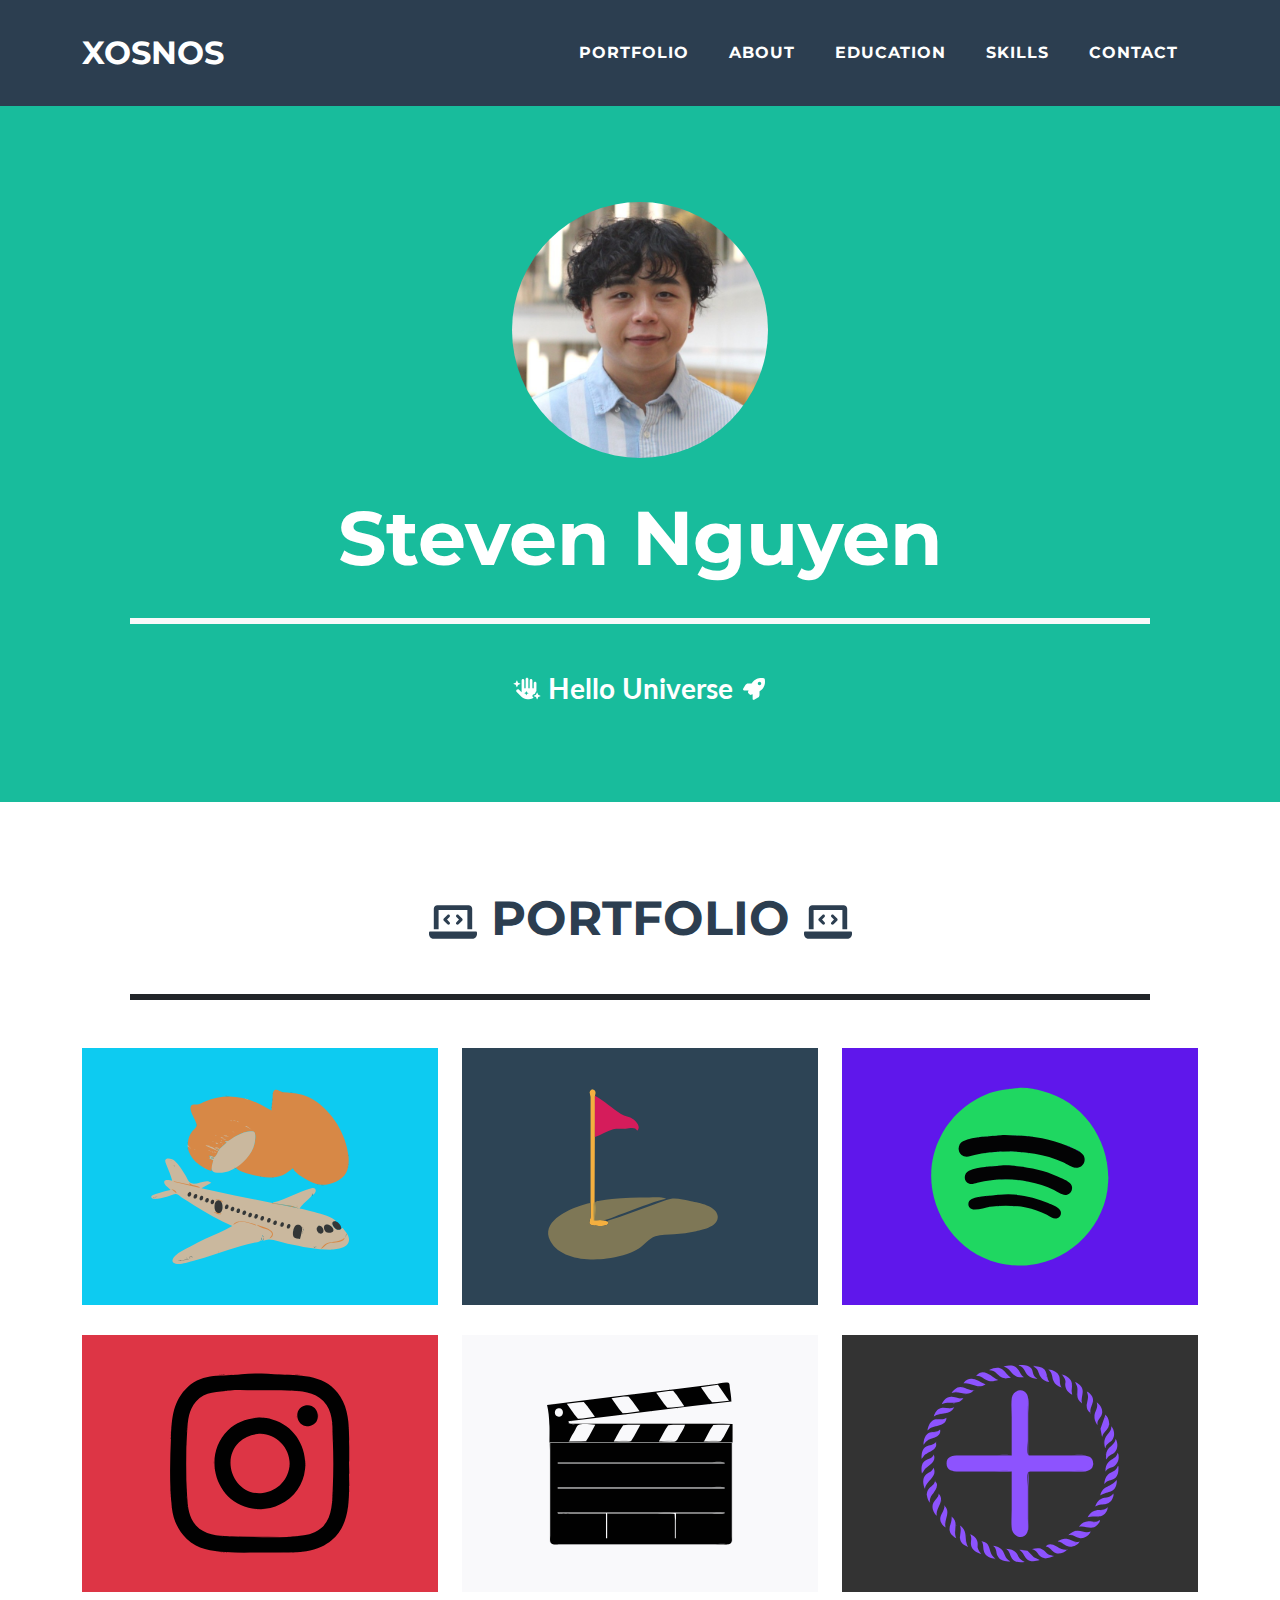
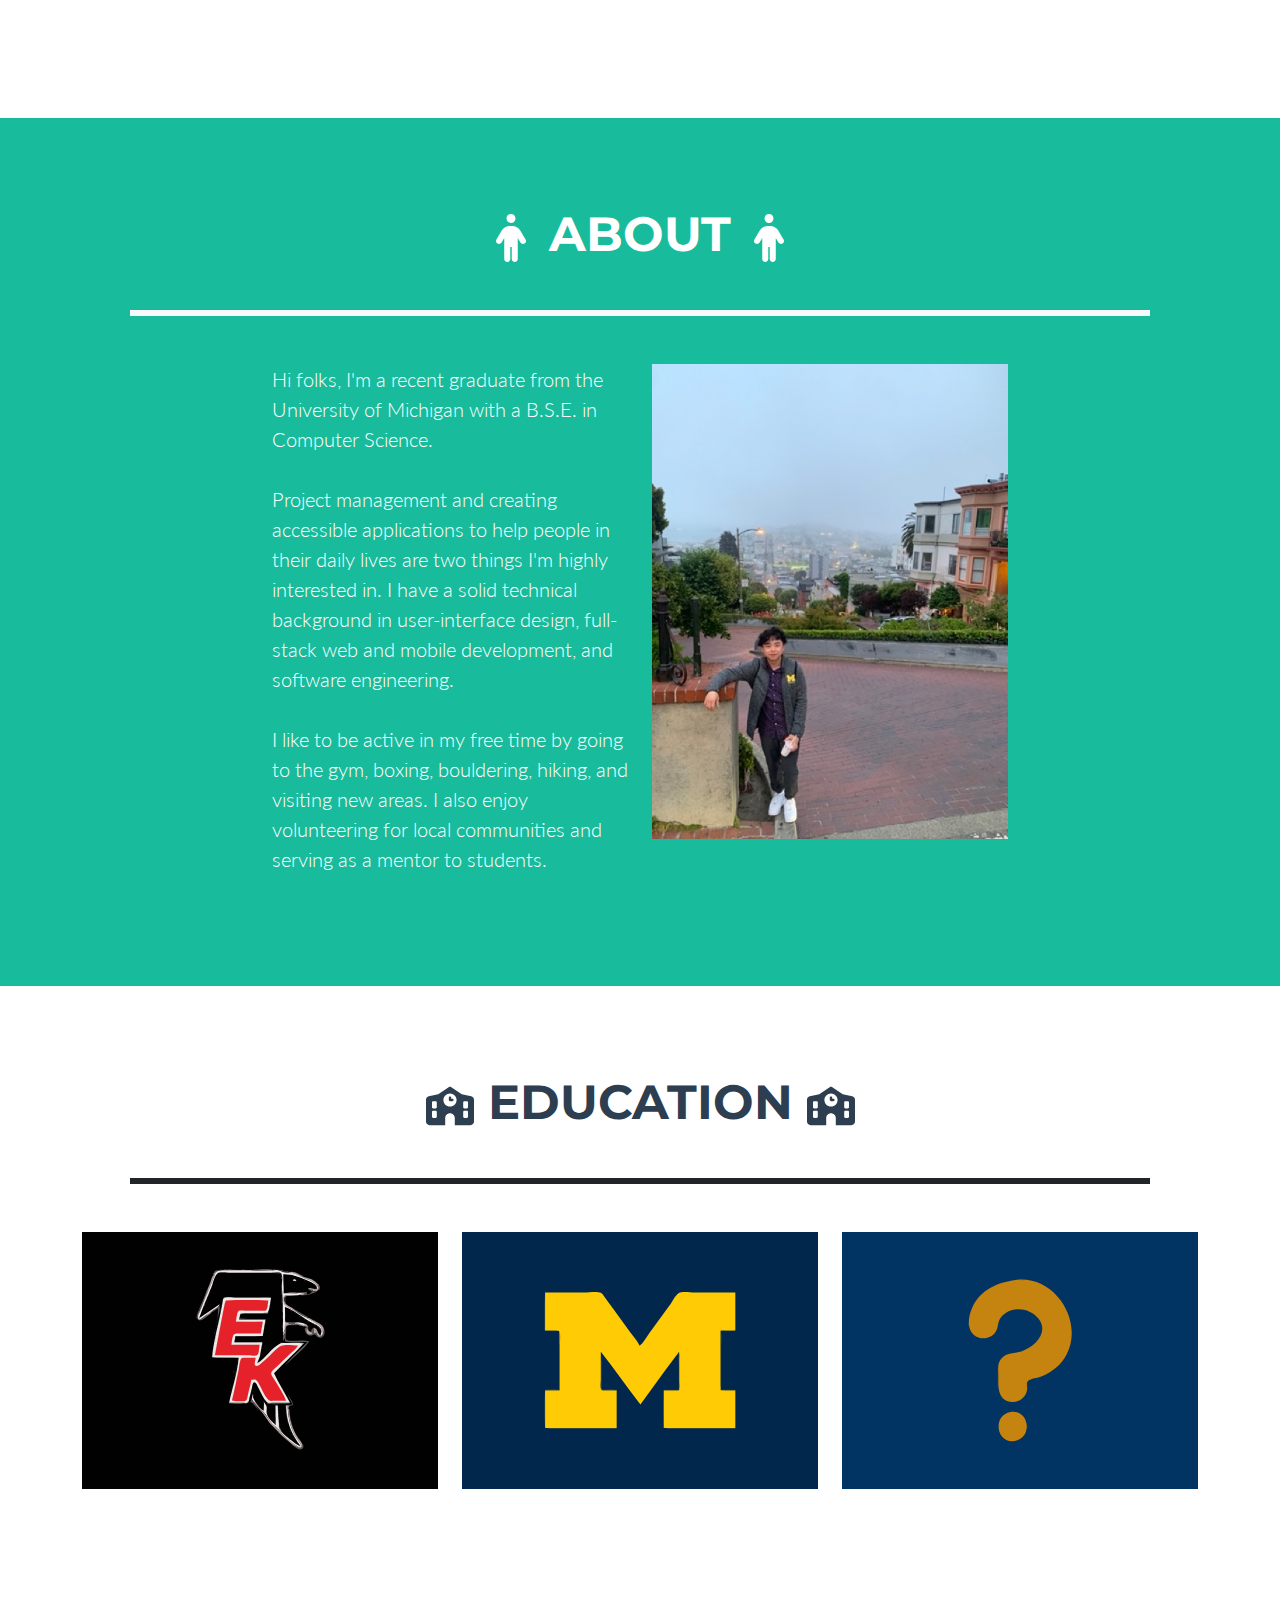
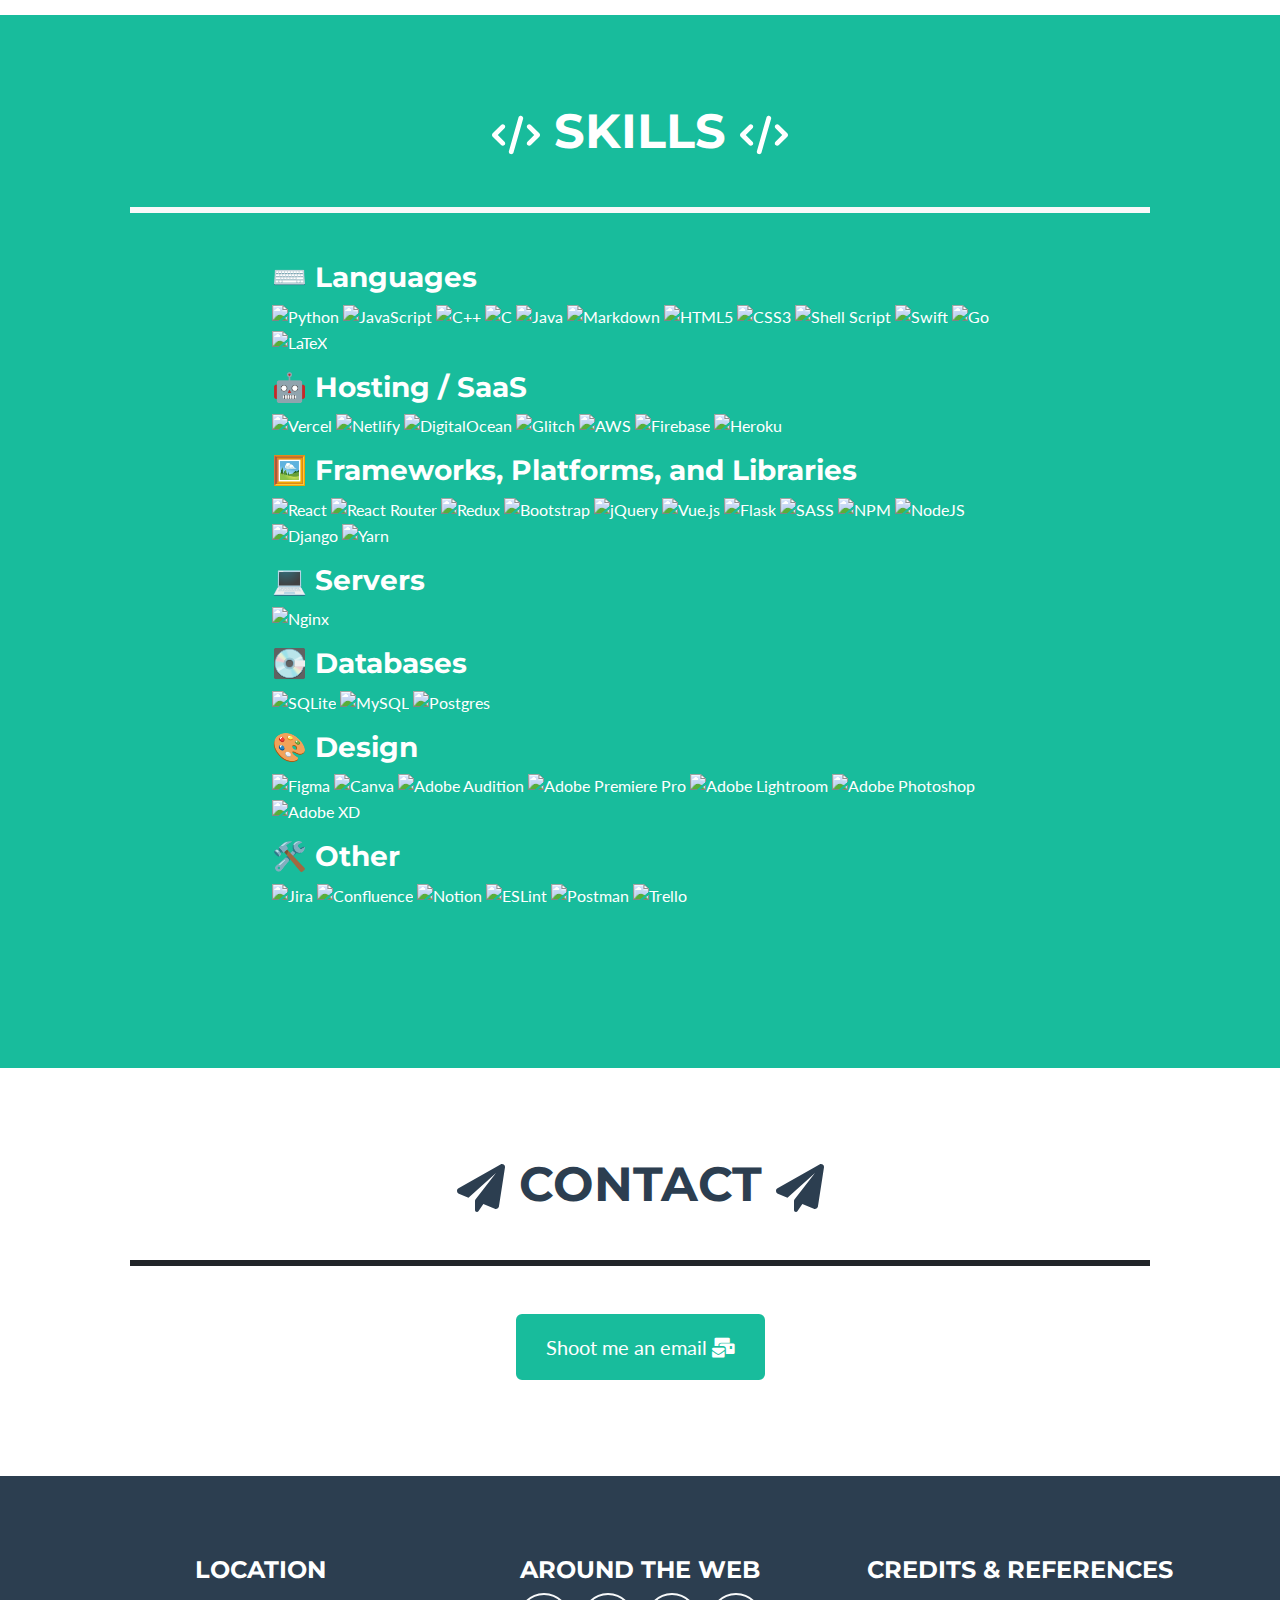
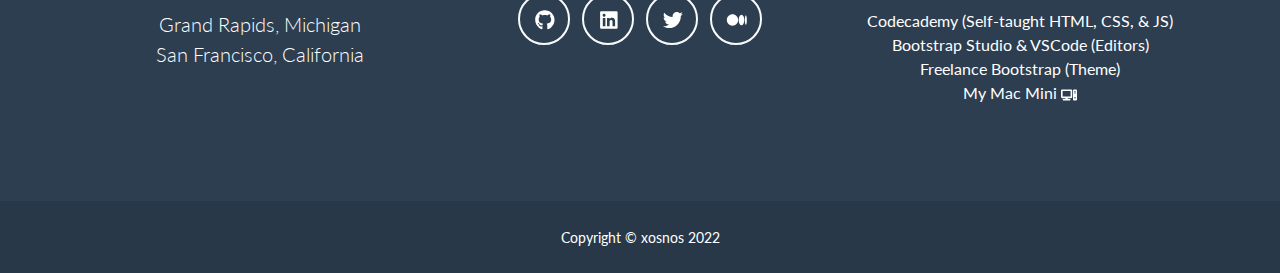
==== commit 67031833: "update demo links" ====
--- a/index.html
+++ b/index.html
@@ -1,5 +1,5 @@
 <!DOCTYPE html>
-<html>
+<html data-bs-theme="light">
 
 <head>
     <meta charset="utf-8">
@@ -329,10 +329,7 @@
             <div class="row">
                 <div class="col-md-4 mb-5 mb-lg-0">
                     <h4 class="text-uppercase mb-4">Location</h4>
-                    <p class="lead mb-0"><span>Made with&nbsp;<svg xmlns="http://www.w3.org/2000/svg" viewBox="0 0 512 512" width="1em" height="1em" fill="currentColor">
-                                <!--! Font Awesome Free 6.1.1 by @fontawesome - https://fontawesome.com License - https://fontawesome.com/license/free (Icons: CC BY 4.0, Fonts: SIL OFL 1.1, Code: MIT License) Copyright 2022 Fonticons, Inc. -->
-                                <path d="M0 190.9V185.1C0 115.2 50.52 55.58 119.4 44.1C164.1 36.51 211.4 51.37 244 84.02L256 96L267.1 84.02C300.6 51.37 347 36.51 392.6 44.1C461.5 55.58 512 115.2 512 185.1V190.9C512 232.4 494.8 272.1 464.4 300.4L283.7 469.1C276.2 476.1 266.3 480 256 480C245.7 480 235.8 476.1 228.3 469.1L47.59 300.4C17.23 272.1 .0003 232.4 .0003 190.9L0 190.9z"></path>
-                            </svg> in Grand Rapids, Michigan</span></p>
+                    <p class="lead mb-0"><span>Grand Rapids, Michigan<br>San Francisco, California</span></p>
                 </div>
                 <div class="col-md-4 mb-5 mb-lg-0">
                     <h4 class="text-uppercase">Around the Web</h4>
@@ -380,7 +377,7 @@
     <div class="modal text-center" role="dialog" tabindex="-1" id="almond-travel">
         <div class="modal-dialog modal-lg" role="document">
             <div class="modal-content">
-                <div class="modal-header"><button type="button" class="btn-close" data-bs-dismiss="modal" aria-label="Close"></button></div>
+                <div class="modal-header"><button class="btn-close" type="button" aria-label="Close" data-bs-dismiss="modal"></button></div>
                 <div class="modal-body">
                     <div class="container text-center">
                         <div class="row">
@@ -392,17 +389,17 @@
                         </div>
                     </div>
                 </div>
-                <div class="modal-footer pb-5"><a class="btn btn-primary btn-lg mx-auto rounded-pill" role="button" href="https://almond-travel.xosnos.vercel.app/" target="_blank"><svg xmlns="http://www.w3.org/2000/svg" viewBox="0 -32 576 576" width="1em" height="1em" fill="currentColor">
+                <div class="modal-footer pb-5"><a class="btn btn-primary btn-lg mx-auto rounded-pill" role="button" href="https://almond-travel.xosnos.com/" target="_blank"><svg xmlns="http://www.w3.org/2000/svg" viewBox="0 -32 576 576" width="1em" height="1em" fill="currentColor">
                             <!--! Font Awesome Free 6.1.1 by @fontawesome - https://fontawesome.com License - https://fontawesome.com/license/free (Icons: CC BY 4.0, Fonts: SIL OFL 1.1, Code: MIT License) Copyright 2022 Fonticons, Inc. -->
                             <path d="M482.3 192C516.5 192 576 221 576 256C576 292 516.5 320 482.3 320H365.7L265.2 495.9C259.5 505.8 248.9 512 237.4 512H181.2C170.6 512 162.9 501.8 165.8 491.6L214.9 320H112L68.8 377.6C65.78 381.6 61.04 384 56 384H14.03C6.284 384 0 377.7 0 369.1C0 368.7 .1818 367.4 .5398 366.1L32 256L.5398 145.9C.1818 144.6 0 143.3 0 142C0 134.3 6.284 128 14.03 128H56C61.04 128 65.78 130.4 68.8 134.4L112 192H214.9L165.8 20.4C162.9 10.17 170.6 0 181.2 0H237.4C248.9 0 259.5 6.153 265.2 16.12L365.7 192H482.3z"></path>
-                        </svg>&nbsp;Working Demo</a><a class="btn btn-primary btn-lg mx-auto rounded-pill" role="button" href="https://github.com/xosnos/Almond-Travel-public" target="_blank"><i class="fab fa-github"></i>&nbsp;Repository</a></div>
+                        </svg>&nbsp;Working Demo</a></div>
             </div>
         </div>
     </div>
     <div class="modal text-center" role="dialog" tabindex="-1" id="rangr">
         <div class="modal-dialog modal-lg" role="document">
             <div class="modal-content">
-                <div class="modal-header"><button type="button" class="btn-close" data-bs-dismiss="modal" aria-label="Close"></button></div>
+                <div class="modal-header"><button class="btn-close" type="button" aria-label="Close" data-bs-dismiss="modal"></button></div>
                 <div class="modal-body">
                     <div class="container text-center">
                         <div class="row">
@@ -421,7 +418,7 @@
     <div class="modal text-center" role="dialog" tabindex="-1" id="jammming">
         <div class="modal-dialog modal-lg" role="document">
             <div class="modal-content">
-                <div class="modal-header"><button type="button" class="btn-close" data-bs-dismiss="modal" aria-label="Close"></button></div>
+                <div class="modal-header"><button class="btn-close" type="button" aria-label="Close" data-bs-dismiss="modal"></button></div>
                 <div class="modal-body">
                     <div class="container text-center">
                         <div class="row">
@@ -433,14 +430,14 @@
                         </div>
                     </div>
                 </div>
-                <div class="modal-footer pb-5"><a class="btn btn-primary btn-lg mx-auto rounded-pill" role="button" href="https://jammming.xosnos.vercel.app/" target="_blank"><i class="fab fa-spotify"></i>&nbsp;Working Demo</a><a class="btn btn-primary btn-lg mx-auto rounded-pill" role="button" href="https://github.com/xosnos/jammming" target="_blank"><i class="fab fa-github"></i>&nbsp;Repository</a></div>
+                <div class="modal-footer pb-5"><a class="btn btn-primary btn-lg mx-auto rounded-pill" role="button" href="https://jammming.xosnos.com/" target="_blank"><i class="fab fa-spotify"></i>&nbsp;Working Demo</a><a class="btn btn-primary btn-lg mx-auto rounded-pill" role="button" href="https://github.com/xosnos/jammming" target="_blank"><i class="fab fa-github"></i>&nbsp;Repository</a></div>
             </div>
         </div>
     </div>
     <div class="modal text-center" role="dialog" tabindex="-1" id="parstagram">
         <div class="modal-dialog modal-lg" role="document">
             <div class="modal-content">
-                <div class="modal-header"><button type="button" class="btn-close" data-bs-dismiss="modal" aria-label="Close"></button></div>
+                <div class="modal-header"><button class="btn-close" type="button" aria-label="Close" data-bs-dismiss="modal"></button></div>
                 <div class="modal-body">
                     <div class="container text-center">
                         <div class="row">
@@ -459,7 +456,7 @@
     <div class="modal text-center" role="dialog" tabindex="-1" id="flix">
         <div class="modal-dialog modal-lg" role="document">
             <div class="modal-content">
-                <div class="modal-header"><button type="button" class="btn-close" data-bs-dismiss="modal" aria-label="Close"></button></div>
+                <div class="modal-header"><button class="btn-close" type="button" aria-label="Close" data-bs-dismiss="modal"></button></div>
                 <div class="modal-body">
                     <div class="container text-center">
                         <div class="row">
@@ -478,7 +475,7 @@
     <div class="modal text-center" role="dialog" tabindex="-1" id="taro">
         <div class="modal-dialog modal-lg" role="document">
             <div class="modal-content">
-                <div class="modal-header"><button type="button" class="btn-close" data-bs-dismiss="modal" aria-label="Close"></button></div>
+                <div class="modal-header"><button class="btn-close" type="button" aria-label="Close" data-bs-dismiss="modal"></button></div>
                 <div class="modal-body">
                     <div class="container text-center">
                         <div class="row">
@@ -497,7 +494,7 @@
     <div class="modal text-center" role="dialog" tabindex="-1" id="ekhs">
         <div class="modal-dialog modal-lg" role="document">
             <div class="modal-content">
-                <div class="modal-header"><button type="button" class="btn-close" data-bs-dismiss="modal" aria-label="Close"></button></div>
+                <div class="modal-header"><button class="btn-close" type="button" aria-label="Close" data-bs-dismiss="modal"></button></div>
                 <div class="modal-body">
                     <div class="container text-center">
                         <div class="row">
@@ -516,7 +513,7 @@
     <div class="modal text-center" role="dialog" tabindex="-1" id="umich">
         <div class="modal-dialog modal-lg" role="document">
             <div class="modal-content">
-                <div class="modal-header"><button type="button" class="btn-close" data-bs-dismiss="modal" aria-label="Close"></button></div>
+                <div class="modal-header"><button class="btn-close" type="button" aria-label="Close" data-bs-dismiss="modal"></button></div>
                 <div class="modal-body">
                     <div class="container text-center">
                         <div class="row">
@@ -533,7 +530,7 @@
         </div>
     </div>
     <script src="https://cdnjs.cloudflare.com/ajax/libs/jquery/3.6.0/jquery.min.js"></script>
-    <script src="https://cdn.jsdelivr.net/npm/bootstrap@5.2.2/dist/js/bootstrap.bundle.min.js"></script>
+    <script src="https://cdn.jsdelivr.net/npm/bootstrap@5.3.0/dist/js/bootstrap.bundle.min.js"></script>
     <script src="assets/js/script.js"></script>
 </body>
 
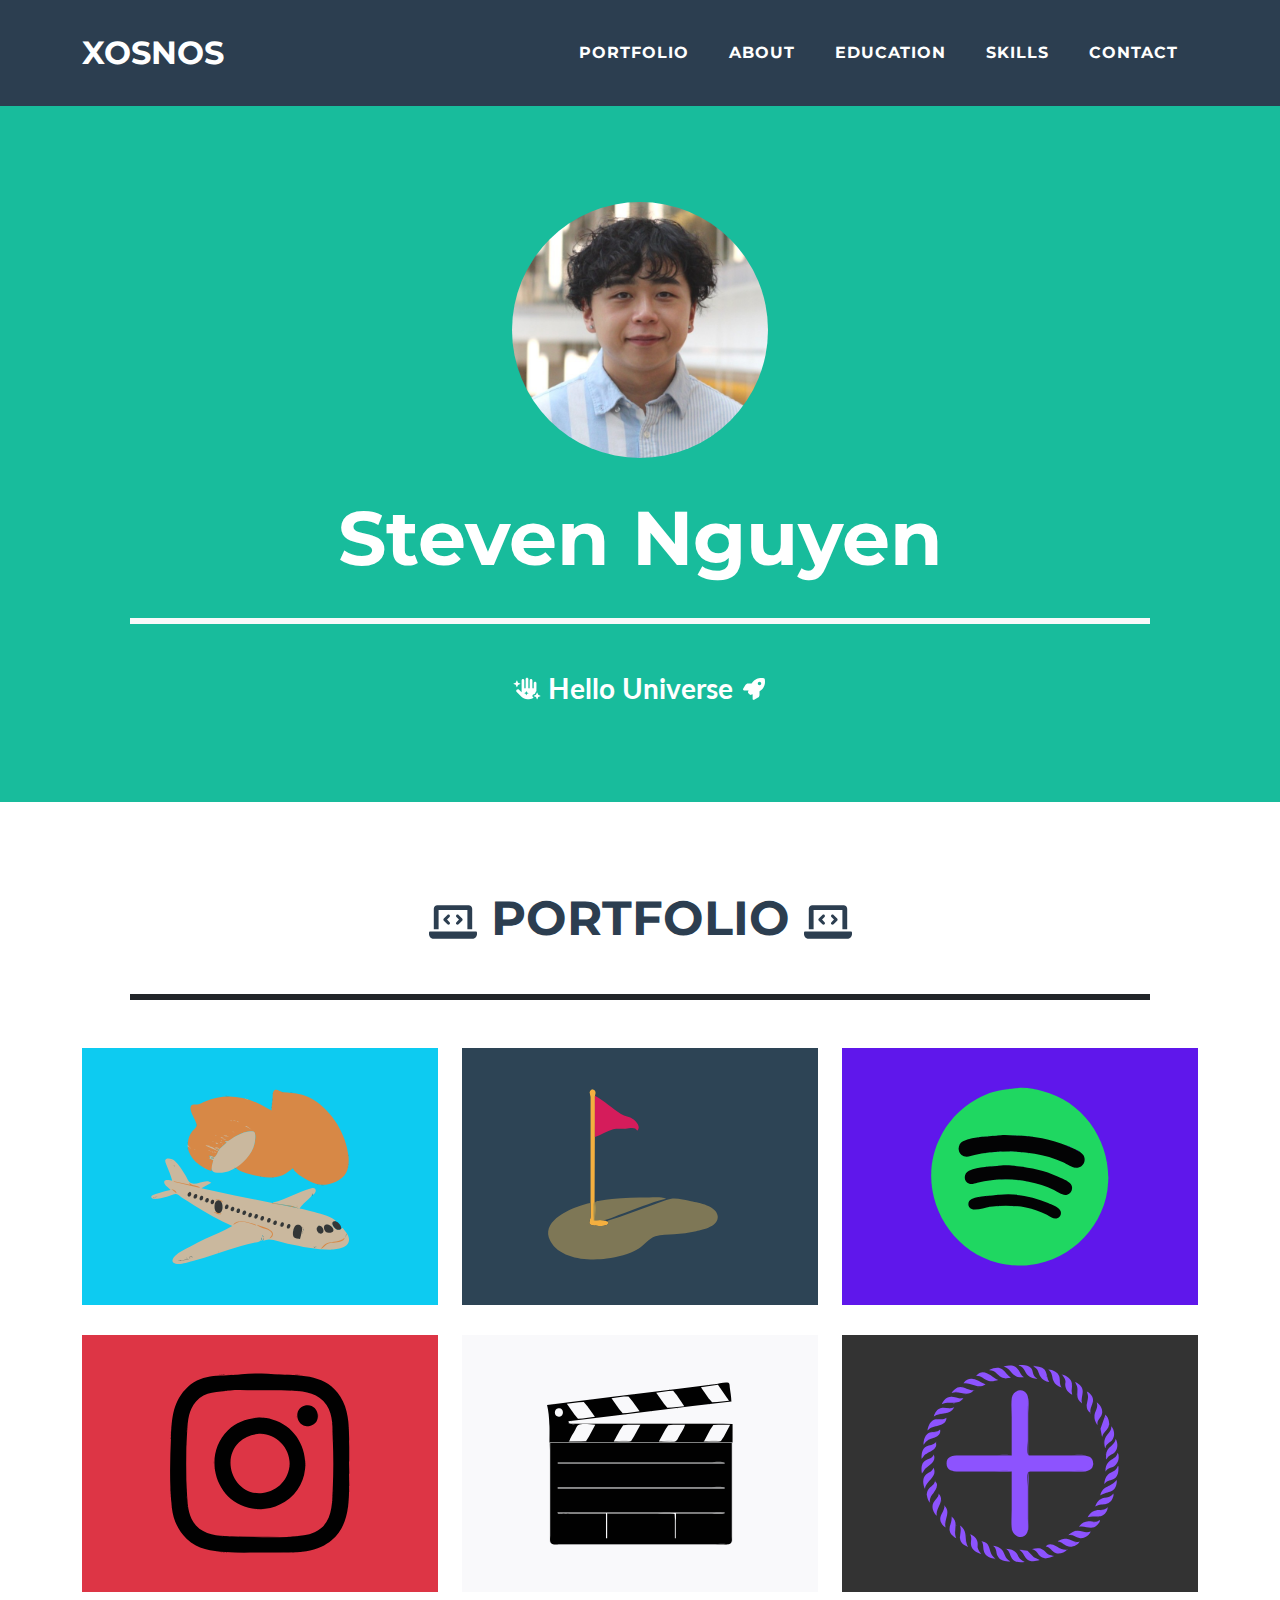
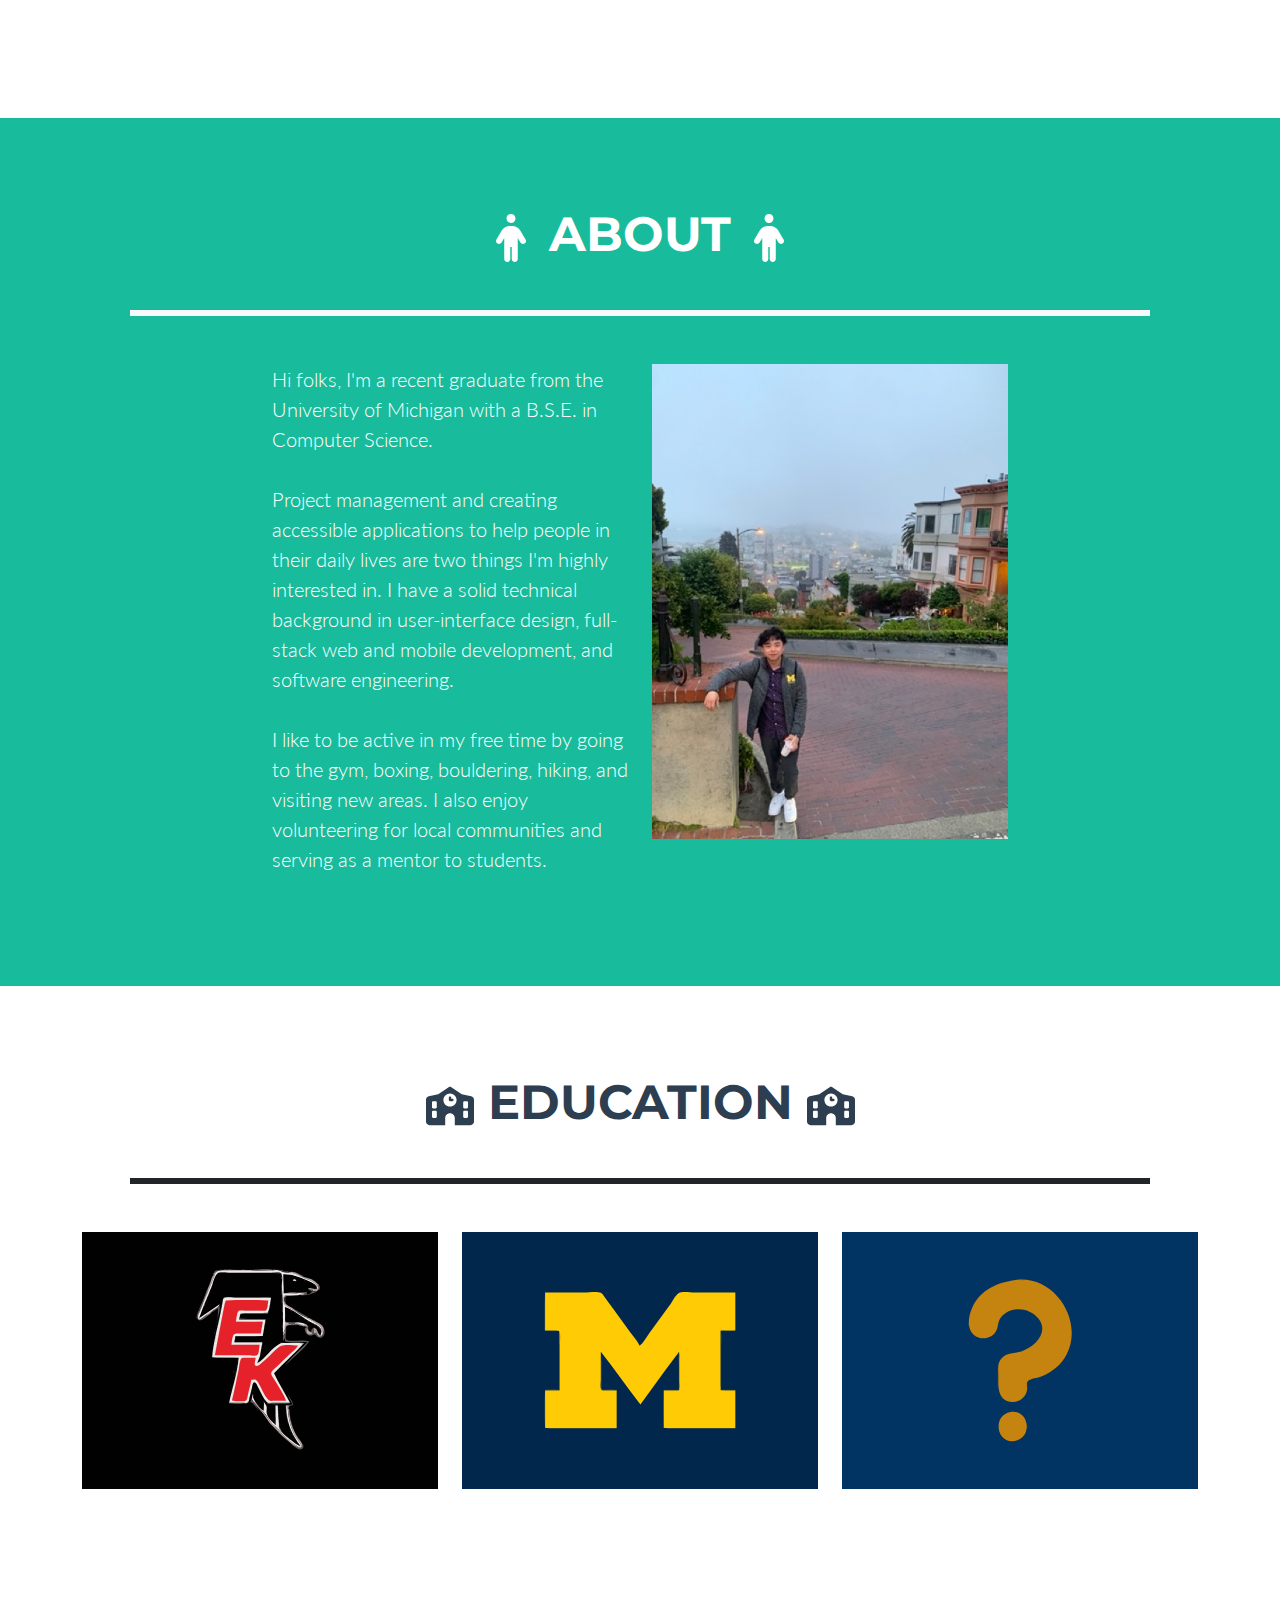
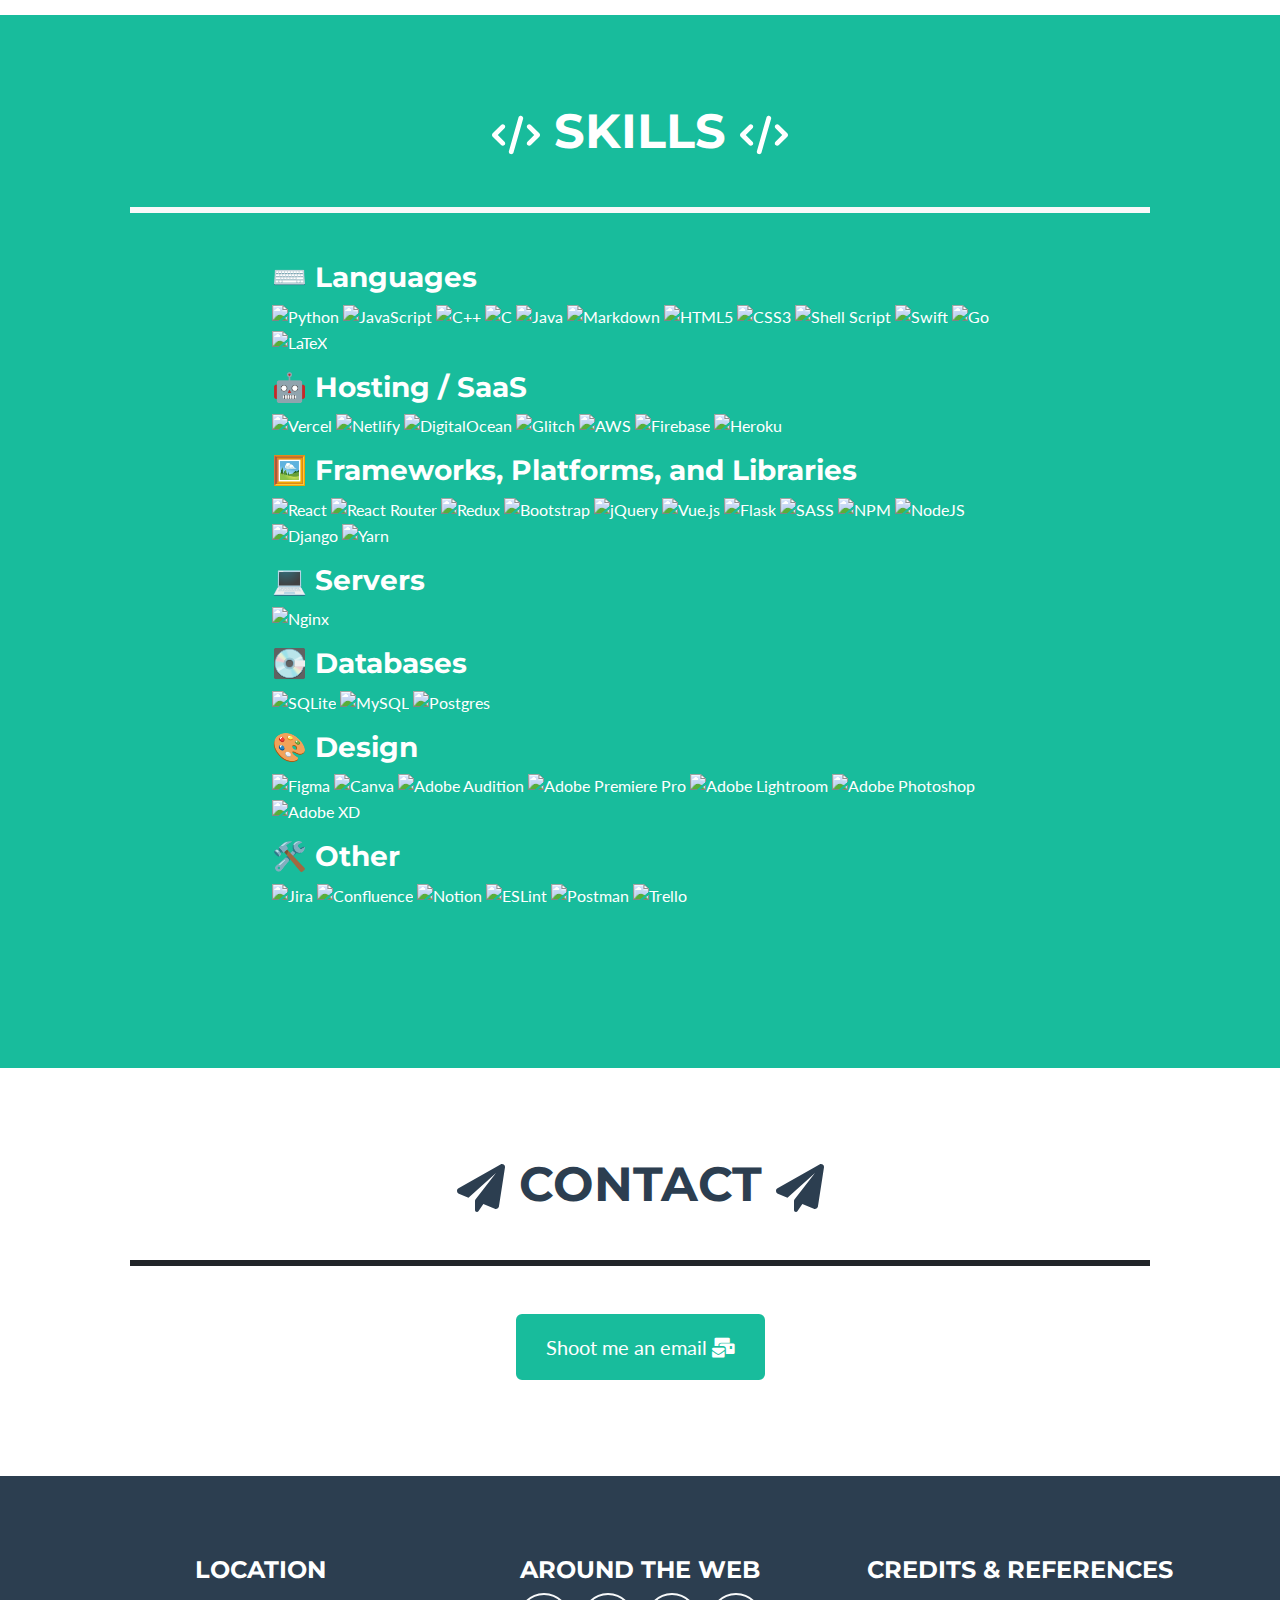
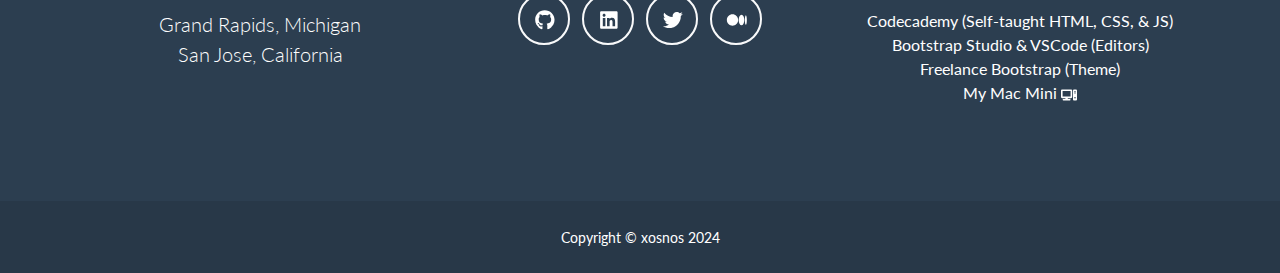
==== commit 752c08ad: "Minor updates" ====
--- a/index.html
+++ b/index.html
@@ -1,11 +1,100 @@
 <!DOCTYPE html>
-<html data-bs-theme="light">
+<html data-bs-theme="auto">
 
 <head>
     <meta charset="utf-8">
     <meta name="viewport" content="width=device-width, initial-scale=1.0, shrink-to-fit=no">
     <title>Steven Nguyen</title>
     <meta property="og:type" content="website">
+    <script type="application/ld+json">
+        {
+            "@context": "http://schema.org",
+            "@type": "WebSite",
+            "name": "Steven Nguyen",
+            "url": "https://xosnos.github.io/"
+        }
+    </script>
+    <script>
+        (function() {
+
+            // JavaScript snippet handling Dark/Light mode switching
+
+            const getStoredTheme = () => localStorage.getItem('theme');
+            const setStoredTheme = theme => localStorage.setItem('theme', theme);
+            const forcedTheme = document.documentElement.getAttribute('data-bss-forced-theme');
+
+            const getPreferredTheme = () => {
+
+                if (forcedTheme) return forcedTheme;
+
+                const storedTheme = getStoredTheme();
+                if (storedTheme) {
+                    return storedTheme;
+                }
+
+                const pageTheme = document.documentElement.getAttribute('data-bs-theme');
+
+                if (pageTheme) {
+                    return pageTheme;
+                }
+
+                return window.matchMedia('(prefers-color-scheme: dark)').matches ? 'dark' : 'light';
+            }
+
+            const setTheme = theme => {
+                if (theme === 'auto' && window.matchMedia('(prefers-color-scheme: dark)').matches) {
+                    document.documentElement.setAttribute('data-bs-theme', 'dark');
+                } else {
+                    document.documentElement.setAttribute('data-bs-theme', theme);
+                }
+            }
+
+            setTheme(getPreferredTheme());
+
+            const showActiveTheme = (theme, focus = false) => {
+                const themeSwitchers = [].slice.call(document.querySelectorAll('.theme-switcher'));
+
+                if (!themeSwitchers.length) return;
+
+                document.querySelectorAll('[data-bs-theme-value]').forEach(element => {
+                    element.classList.remove('active');
+                    element.setAttribute('aria-pressed', 'false');
+                });
+
+                for (const themeSwitcher of themeSwitchers) {
+
+                    const btnToActivate = themeSwitcher.querySelector('[data-bs-theme-value="' + theme + '"]');
+
+                    if (btnToActivate) {
+                        btnToActivate.classList.add('active');
+                        btnToActivate.setAttribute('aria-pressed', 'true');
+                    }
+                }
+            }
+
+            window.matchMedia('(prefers-color-scheme: dark)').addEventListener('change', () => {
+                const storedTheme = getStoredTheme();
+                if (storedTheme !== 'light' && storedTheme !== 'dark') {
+                    setTheme(getPreferredTheme());
+                }
+            });
+
+            window.addEventListener('DOMContentLoaded', () => {
+                showActiveTheme(getPreferredTheme());
+
+                document.querySelectorAll('[data-bs-theme-value]')
+                    .forEach(toggle => {
+                        toggle.addEventListener('click', (e) => {
+                            e.preventDefault();
+                            const theme = toggle.getAttribute('data-bs-theme-value');
+                            setStoredTheme(theme);
+                            setTheme(theme);
+                            showActiveTheme(theme);
+                        })
+                    })
+            });
+        })();
+    </script>
     <link rel="apple-touch-icon" type="image/png" sizes="180x180" href="assets/img/icon/apple-touch-icon.png">
     <link rel="icon" type="image/png" sizes="16x16" href="assets/img/icon/favicon-16x16.png">
     <link rel="icon" type="image/png" sizes="32x32" href="assets/img/icon/favicon-32x32.png">
@@ -22,7 +111,7 @@
 </head>
 
 <body id="page-top" data-bs-spy="scroll" data-bs-target="#mainNav" data-bs-offset="72">
-    <nav class="navbar navbar-light navbar-expand-lg fixed-top bg-secondary text-uppercase" id="mainNav">
+    <nav class="navbar navbar-expand-lg fixed-top bg-secondary text-uppercase navbar-light" id="mainNav">
         <div class="container"><a class="navbar-brand" href="#page-top">xosnos</a><button data-bs-toggle="collapse" data-bs-target="#navbarResponsive" class="navbar-toggler text-white bg-primary navbar-toggler-right text-uppercase rounded" aria-controls="navbarResponsive" aria-expanded="false" aria-label="Toggle navigation"><i class="fas fa-bars"></i></button>
             <div class="collapse navbar-collapse" id="navbarResponsive">
                 <ul class="navbar-nav ms-auto">
@@ -329,7 +418,7 @@
             <div class="row">
                 <div class="col-md-4 mb-5 mb-lg-0">
                     <h4 class="text-uppercase mb-4">Location</h4>
-                    <p class="lead mb-0"><span>Grand Rapids, Michigan<br>San Francisco, California</span></p>
+                    <p class="lead mb-0"><span>Grand Rapids, Michigan<br>San Jose, California</span></p>
                 </div>
                 <div class="col-md-4 mb-5 mb-lg-0">
                     <h4 class="text-uppercase">Around the Web</h4>
@@ -368,7 +457,7 @@
         </div>
     </footer>
     <div class="text-center text-white copyright py-4">
-        <div class="container"><small>Copyright © xosnos 2022</small></div>
+        <div class="container"><small>Copyright © xosnos 2024</small></div>
     </div>
     <div class="d-lg-none scroll-to-top position-fixed rounded"><a class="text-center d-block rounded text-white" href="#page-top"><svg xmlns="http://www.w3.org/2000/svg" viewBox="-64 0 512 512" width="1em" height="1em" fill="currentColor">
                 <!--! Font Awesome Free 6.1.1 by @fontawesome - https://fontawesome.com License - https://fontawesome.com/license/free (Icons: CC BY 4.0, Fonts: SIL OFL 1.1, Code: MIT License) Copyright 2022 Fonticons, Inc. -->
@@ -529,8 +618,8 @@
             </div>
         </div>
     </div>
-    <script src="https://cdnjs.cloudflare.com/ajax/libs/jquery/3.6.0/jquery.min.js"></script>
-    <script src="https://cdn.jsdelivr.net/npm/bootstrap@5.3.0/dist/js/bootstrap.bundle.min.js"></script>
+    <script src="https://cdnjs.cloudflare.com/ajax/libs/jquery/3.7.0/jquery.min.js"></script>
+    <script src="https://cdn.jsdelivr.net/npm/bootstrap@5.3.2/dist/js/bootstrap.bundle.min.js"></script>
     <script src="assets/js/script.js"></script>
 </body>
 
